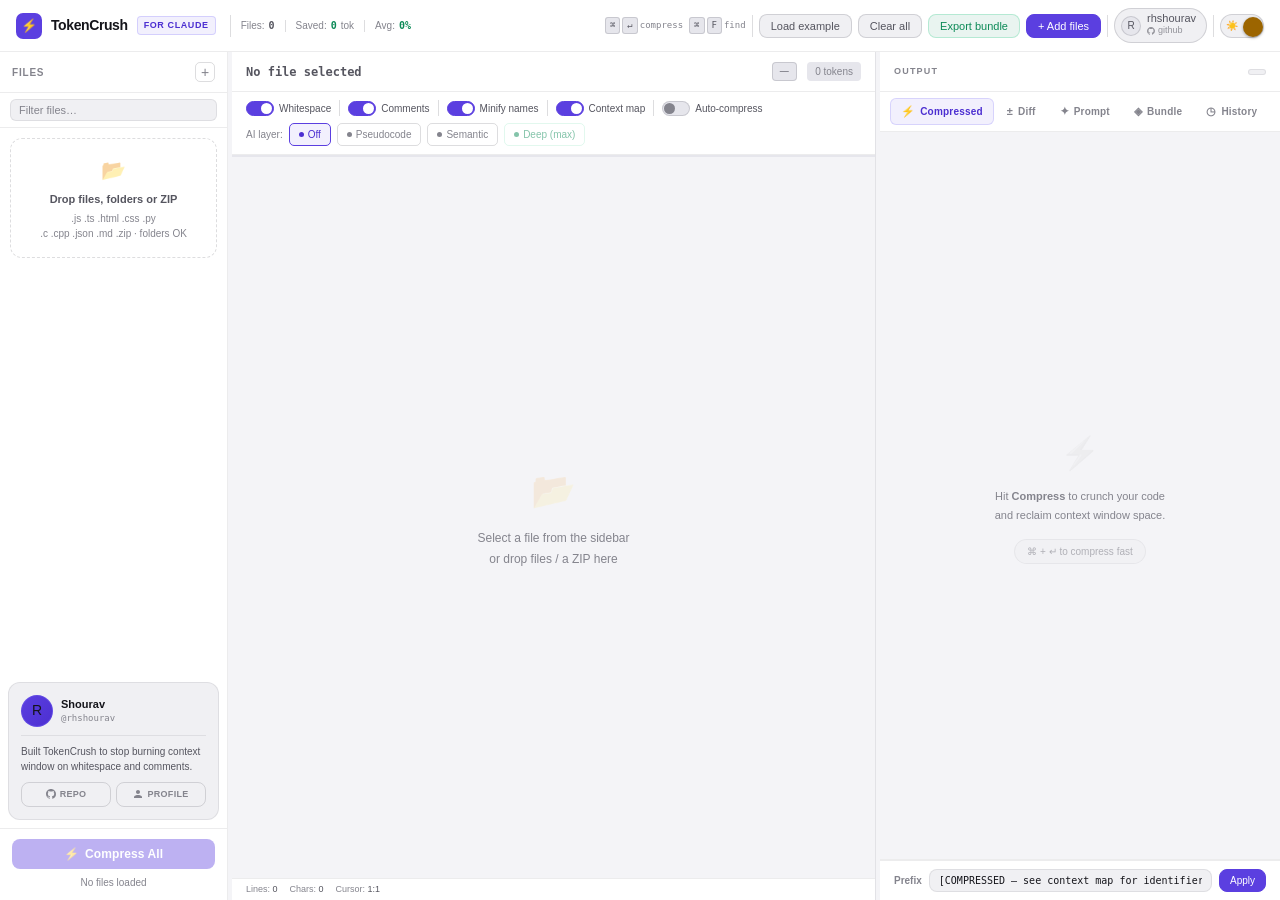
==== docs/index.html @ d886ff25 "feat: add mobile game page with auto-redirect - Mobile users visiting the site now get a playable CS" ====
<!DOCTYPE html>
<html lang="en">
<head>
<meta charset="UTF-8">
<script>
(function(){
  var isMobile = /Android|webOS|iPhone|iPad|iPod|BlackBerry|IEMobile|Opera Mini/i.test(navigator.userAgent) || (navigator.maxTouchPoints && navigator.maxTouchPoints > 2 && /MacIntel/.test(navigator.platform));
  if (isMobile) { window.location.href = 'game.html'; return; }
  try{
    var stored=localStorage.getItem('tokencrush-theme');
    var theme=stored||'light';
    document.documentElement.setAttribute('data-theme',theme);
  }catch(e){document.documentElement.setAttribute('data-theme','light');}
})();
</script>
<meta name="viewport" content="width=device-width,initial-scale=1.0">
<title>TokenCrush — Smart Code Compressor for Claude</title>
<meta name="description" content="TokenCrush strips whitespace, comments, and bloated identifiers from your code, then optionally lets Claude compress it further — so you can paste more files into a single prompt without burning your context window.">
<meta name="theme-color" id="themeColorMeta" content="#0b0b0e">
<link rel="icon" href="data:image/svg+xml,%3Csvg xmlns='http://www.w3.org/2000/svg' viewBox='0 0 64 64'%3E%3Crect width='64' height='64' rx='16' fill='%237c6dfa'/%3E%3Ctext x='32' y='44' font-size='34' text-anchor='middle' fill='white'%3E%E2%9A%A1%3C/text%3E%3C/svg%3E">
<link rel="apple-touch-icon" href="apple-touch-icon.png">
<meta property="og:type" content="website">
<meta property="og:title" content="TokenCrush — Smart Code Compressor for Claude">
<meta property="og:description" content="Strip whitespace, comments, and bloated identifiers from your code — then hand Claude more files per prompt without burning your context window.">
<meta property="og:image" content="og-image.png">
<meta name="twitter:card" content="summary_large_image">
<meta name="twitter:title" content="TokenCrush — Smart Code Compressor for Claude">
<meta name="twitter:description" content="Strip whitespace, comments, and bloated identifiers from your code — then hand Claude more files per prompt without burning your context window.">
<meta name="twitter:image" content="og-image.png">
<link rel="stylesheet" href="styles.css">

</head>
<body>

<!-- AI overlay -->
<div class="ai-overlay" id="aiOverlay">
  <div class="ai-card">
    <div class="ai-spin"></div>
    <h3>Claude is compressing your code</h3>
    <p>Semantic analysis, identifier mapping, and logic summarization in progress.</p>
      <div class="ai-progress-wrap">
        <div class="ai-progress-track"><div class="ai-progress-fill" id="aiProg"></div></div>
      <div class="ai-stage" id="aiStage">Initializing...</div>
    </div>
    <div class="ai-file-list" id="aiFileList"></div>
  </div>
</div>

<div class="toast" id="toast"></div>

<!-- Header -->
<header>
  <a class="logo" href="#">
    <div class="logo-icon">⚡</div>
    <span class="logo-text">TokenCrush</span>
    <span class="logo-badge">FOR CLAUDE</span>
  </a>

  <!-- Global session stats -->
  <div class="global-stats hidden" id="globalStats">
    <div class="hdr-sep"></div>
    <div class="gs-item">Files: <span class="gs-val" id="gsTotalFiles">0</span></div>
    <div class="gs-sep"></div>
    <div class="gs-item">Saved: <span class="gs-val green" id="gsTotalSaved">0</span> tok</div>
    <div class="gs-sep"></div>
    <div class="gs-item">Avg: <span class="gs-val green" id="gsAvgReduction">0%</span></div>
  </div>

  <div class="hdr-right">
    <span class="kbd"><kbd>⌘</kbd><kbd>↵</kbd> compress</span>
    <span class="kbd"><kbd>⌘</kbd><kbd>F</kbd> find</span>
    <div class="hdr-sep"></div>
    <button class="btn" type="button" onclick="loadExample()">Load example</button>
    <button class="btn" type="button" onclick="clearAll()">Clear all</button>
    <button class="btn btn-green" type="button" onclick="exportBundle()">Export bundle</button>
    <button class="btn btn-accent" type="button" onclick="triggerFileInput()">+ Add files</button>
    <input type="file" id="globalFileInput" class="hidden" multiple accept=".js,.ts,.jsx,.tsx,.html,.css,.py,.json,.md,.txt,.c,.cpp,.h,.hpp,.zip" onchange="handleFileInputChange(this)">
    <input type="file" id="globalFolderInput" class="hidden" multiple webkitdirectory onchange="handleFolderInputChange(this)">
    <div class="hdr-sep"></div>
    <a class="author-chip" href="https://github.com/rhshourav/TC" target="_blank" rel="noopener" title="View on GitHub by @rhshourav">
      <div class="ac-avatar">
        <img src="https://github.com/rhshourav.png" alt="rhshourav" onerror="this.parentElement.textContent='R'">
      </div>
      <div>
        <div class="ac-name">rhshourav</div>
        <div class="ac-gh">
          <svg width="8" height="8" viewBox="0 0 16 16" fill="currentColor"><path d="M8 0C3.58 0 0 3.58 0 8c0 3.54 2.29 6.53 5.47 7.59.4.07.55-.17.55-.38 0-.19-.01-.82-.01-1.49-2.01.37-2.53-.49-2.69-.94-.09-.23-.48-.94-.82-1.13-.28-.15-.68-.52-.01-.53.63-.01 1.08.58 1.23.82.72 1.21 1.87.87 2.33.66.07-.52.28-.87.51-1.07-1.78-.2-3.64-.89-3.64-3.95 0-.87.31-1.59.82-2.15-.08-.2-.36-1.02.08-2.12 0 0 .67-.21 2.2.82.64-.18 1.32-.27 2-.27.68 0 1.36.09 2 .27 1.53-1.04 2.2-.82 2.2-.82.44 1.1.16 1.92.08 2.12.51.56.82 1.27.82 2.15 0 3.07-1.87 3.75-3.65 3.95.29.25.54.73.54 1.48 0 1.07-.01 1.93-.01 2.2 0 .21.15.46.55.38A8.013 8.013 0 0016 8c0-4.42-3.58-8-8-8z"/></svg>
          github
        </div>
      </div>
    </a>
    <div class="hdr-sep"></div>
    <button class="theme-toggle" id="themeToggle" onclick="toggleTheme()" type="button" aria-pressed="false" aria-label="Switch to light mode" title="Switch to light mode">
      <span class="tt-track-icon tt-sun" aria-hidden="true">☀️</span>
      <span class="tt-track-icon tt-moon" aria-hidden="true">🌙</span>
      <span class="tt-knob" aria-hidden="true"></span>
    </button>
  </div>
</header>

<div class="workspace">

  <!-- Sidebar: File Manager -->
  <div class="sidebar">
    <div class="sidebar-header">
      <span class="sidebar-title">Files</span>
      <button class="add-file-btn" type="button" onclick="triggerFileInput()" title="Add files">+</button>
    </div>

    <!-- Search files -->
    <div class="search-bar">
      <input class="search-input" id="fileSearch" type="text" placeholder="Filter files…" oninput="filterFiles(this.value)">
    </div>

    <div class="drop-zone" id="sidebarDrop" onclick="triggerFileInput()" ondragover="onDragOver(event,'sidebarDrop')" ondragleave="onDragLeave('sidebarDrop')" ondrop="onDrop(event,'sidebarDrop')">
      <div class="dz-icon">📂</div>
      <strong>Drop files, folders or ZIP</strong>
      <p>.js .ts .html .css .py<br>.c .cpp .json .md .zip · folders OK</p>
    </div>

    <div class="file-list" id="fileList"></div>

    <!-- Author card -->
    <div class="sidebar-author">
      <div class="sa-top">
        <div class="sa-avatar">
          <img src="https://github.com/rhshourav.png" alt="rhshourav" onerror="this.parentElement.textContent='R'">
        </div>
        <div class="sa-info">
          <div class="sa-name">Shourav</div>
          <div class="sa-handle">@rhshourav</div>
        </div>
      </div>
      <div class="sa-bio">Built TokenCrush to stop burning context window on whitespace and comments.</div>
      <div class="sa-links">
        <a class="sa-link" href="https://github.com/rhshourav/TC" target="_blank" rel="noopener">
          <svg width="10" height="10" viewBox="0 0 16 16" fill="currentColor"><path d="M8 0C3.58 0 0 3.58 0 8c0 3.54 2.29 6.53 5.47 7.59.4.07.55-.17.55-.38 0-.19-.01-.82-.01-1.49-2.01.37-2.53-.49-2.69-.94-.09-.23-.48-.94-.82-1.13-.28-.15-.68-.52-.01-.53.63-.01 1.08.58 1.23.82.72 1.21 1.87.87 2.33.66.07-.52.28-.87.51-1.07-1.78-.2-3.64-.89-3.64-3.95 0-.87.31-1.59.82-2.15-.08-.2-.36-1.02.08-2.12 0 0 .67-.21 2.2.82.64-.18 1.32-.27 2-.27.68 0 1.36.09 2 .27 1.53-1.04 2.2-.82 2.2-.82.44 1.1.16 1.92.08 2.12.51.56.82 1.27.82 2.15 0 3.07-1.87 3.75-3.65 3.95.29.25.54.73.54 1.48 0 1.07-.01 1.93-.01 2.2 0 .21.15.46.55.38A8.013 8.013 0 0016 8c0-4.42-3.58-8-8-8z"/></svg>
          Repo
        </a>
        <a class="sa-link" href="https://github.com/rhshourav" target="_blank" rel="noopener">
          <svg width="10" height="10" viewBox="0 0 24 24" fill="currentColor"><path d="M12 12c2.7 0 4.8-2.1 4.8-4.8S14.7 2.4 12 2.4 7.2 4.5 7.2 7.2 9.3 12 12 12zm0 2.4c-3.2 0-9.6 1.6-9.6 4.8v2.4h19.2v-2.4c0-3.2-6.4-4.8-9.6-4.8z"/></svg>
          Profile
        </a>
      </div>
    </div>

    <div class="sidebar-footer">
      <!-- Global token summary panel -->
      <div class="global-tok-panel" id="globalTokPanel">
        <div class="gtp-title">All Files · Summary</div>
        <div class="gtp-row">
          <span class="gtp-lbl">Total lines</span>
          <span class="gtp-val accent" id="gtpLines">—</span>
        </div>
        <div class="gtp-divider"></div>
        <div class="gtp-row">
          <span class="gtp-lbl">Tokens before</span>
          <span class="gtp-val" id="gtpTokIn">—</span>
        </div>
        <div class="gtp-row">
          <span class="gtp-lbl">Tokens after</span>
          <span class="gtp-val green" id="gtpTokOut">—</span>
        </div>
        <div class="gtp-row">
          <span class="gtp-lbl">Saved</span>
          <span class="gtp-val green" id="gtpSaved">—</span>
        </div>
        <div class="gtp-row">
          <span class="gtp-lbl">Reduction</span>
          <span class="gtp-val green" id="gtpReduction">—</span>
        </div>
      </div>
      <button class="compress-all-btn" id="compressAllBtn" type="button" onclick="compressAll()" disabled>
        <span>⚡</span> Compress All
      </button>
      <div class="file-count-badge" id="fileCountBadge">No files loaded</div>
    </div>
  </div>

  <!-- Resize handle: sidebar / editor -->
  <div class="resize-handle" id="rh1" title="Drag to resize"></div>

  <!-- Center: Editor -->
  <div class="editor-panel" id="editorPanel">
    <div class="editor-header">
      <span class="editor-filename" id="editorFilename">No file selected</span>
      <span class="lang-badge lang-other" id="langBadge">—</span>
      <span class="token-pill" id="editorTokenPill">0 tokens</span>
    </div>

    <div class="controls-bar">
      <div class="ctrl-row1">
        <div class="tgl-grp">
          <label class="tgl"><input type="checkbox" id="tglWS" checked><span class="tgl-s"></span></label>
          <span class="tgl-lbl">Whitespace</span>
        </div>
        <div class="sep"></div>
        <div class="tgl-grp">
          <label class="tgl"><input type="checkbox" id="tglCmt" checked><span class="tgl-s"></span></label>
          <span class="tgl-lbl">Comments</span>
        </div>
        <div class="sep"></div>
        <div class="tgl-grp">
          <label class="tgl"><input type="checkbox" id="tglRename" checked><span class="tgl-s"></span></label>
          <span class="tgl-lbl">Minify names</span>
        </div>
        <div class="sep"></div>
        <div class="tgl-grp">
          <label class="tgl"><input type="checkbox" id="tglCtx" checked><span class="tgl-s"></span></label>
          <span class="tgl-lbl">Context map</span>
        </div>
        <div class="sep"></div>
        <div class="tgl-grp">
          <label class="tgl"><input type="checkbox" id="tglAutoCompress"><span class="tgl-s"></span></label>
          <span class="tgl-lbl">Auto-compress</span>
        </div>
      </div>
      <div class="ctrl-row2">
        <span class="ai-lbl">AI layer:</span>
        <div class="spill active" data-s="none" onclick="setStrategy('none',this)"><span class="sd"></span>Off</div>
        <div class="spill" data-s="pseudo" onclick="setStrategy('pseudo',this)"><span class="sd"></span>Pseudocode</div>
        <div class="spill" data-s="semantic" onclick="setStrategy('semantic',this)"><span class="sd"></span>Semantic</div>
        <div class="spill" data-s="deep" onclick="setStrategy('deep',this)"><span class="sd"></span>Deep (max)</div>
      </div>
    </div>

    <!-- Token budget bar -->
    <div class="budget-bar-wrap" id="budgetBarWrap" title="">
      <div class="budget-bar-fill" id="budgetBarFill"></div>
    </div>

    <div class="code-wrap" id="codeWrap" ondragover="onDragOver(event,'codeWrap')" ondragleave="onDragLeave('codeWrap')" ondrop="onDrop(event,'codeWrap')">
      <div class="empty-drop" id="editorEmpty">
        <div class="ed-icon">📂</div>
        <p>Select a file from the sidebar<br>or drop files / a ZIP here</p>
      </div>
      <textarea class="code-editor hidden" id="codeEditor" placeholder="// Paste code here or select a file…" oninput="onEditorInput()"></textarea>

      <!-- Find bar -->
      <div class="find-bar" id="findBar">
        <div class="find-row">
          <input id="findInput" type="text" placeholder="Find…" oninput="doFind()" class="find-input">
          <span class="find-info" id="findInfo">0/0</span>
          <button class="btn btn-sm" type="button" onclick="findPrev()">↑</button>
          <button class="btn btn-sm" type="button" onclick="findNext()">↓</button>
          <button class="btn btn-sm" type="button" onclick="closeFindBar()">✕</button>
        </div>
        <div class="find-row">
          <input id="replaceInput" type="text" placeholder="Replace…" class="find-input">
          <button class="btn btn-sm" type="button" onclick="doReplace()">Replace</button>
          <button class="btn btn-sm" type="button" onclick="doReplaceAll()">All</button>
        </div>
      </div>
    </div>

    <!-- Editor meta: line/char count -->
    <div class="editor-meta-row hidden" id="editorMetaRow">
      <span class="em-stat">Lines: <span id="emLines">0</span></span>
      <span class="em-stat">Chars: <span id="emChars">0</span></span>
      <span class="em-stat">Cursor: <span id="emCursor">1:1</span></span>
    </div>
  </div>

  <!-- Resize handle: editor / output -->
  <div class="resize-handle" id="rh2" title="Drag to resize"></div>

  <!-- Right: Output -->
  <div class="output-panel" id="outputPanel">

    <!-- Header -->
    <div class="out-header">
      <span class="out-header-label">Output</span>
      <span class="out-filename-pill" id="outFilename" title=""></span>
    </div>

    <!-- Tabs -->
    <div class="out-tabs">
      <div class="out-tab active" data-tab="compressed" onclick="switchTab('compressed',this)">
        <span class="tab-icon">⚡</span>Compressed
      </div>
      <div class="out-tab" data-tab="diff" onclick="switchTab('diff',this)">
        <span class="tab-icon">±</span>Diff
      </div>
      <div class="out-tab" data-tab="prompt" onclick="switchTab('prompt',this)">
        <span class="tab-icon">✦</span>Prompt
      </div>
      <div class="out-tab" data-tab="bundle" onclick="switchTab('bundle',this)">
        <span class="tab-icon">◈</span>Bundle
      </div>
      <div class="out-tab" data-tab="history" onclick="switchTab('history',this)">
        <span class="tab-icon">◷</span>History
      </div>
      <div class="out-tab" data-tab="allstats" onclick="switchTab('allstats',this)">
        <span class="tab-icon">⊞</span>All Stats
      </div>
    </div>

    <!-- Progress strip -->
    <div class="progress-strip"><div class="progress-fill" id="progressFill"></div></div>

    <!-- Content area -->
    <div class="out-content">
      <div class="out-empty" id="outEmpty">
        <div class="oe-icon">⚡</div>
        <p>Hit <strong>Compress</strong> to crunch your code<br>and reclaim context window space.</p>
        <span class="out-empty-hint">⌘ + ↵ to compress fast</span>
      </div>
      <textarea class="out-code hidden" id="outCode" readonly></textarea>
      <div class="diff-view" id="diffView"></div>
      <div class="prompt-view" id="promptView"></div>
      <div class="bundle-view" id="bundleView"></div>
      <div class="history-view" id="historyView"></div>
      <div class="diff-view" id="allstatsView"></div>
    </div>

    <!-- AI summary -->
    <div class="pseudo-bar" id="pseudoBar">
      <div class="pseudo-lbl">AI Summary</div>
      <div class="pseudo-text" id="pseudoText"></div>
    </div>

    <!-- Stats block -->
    <div class="stats-bar" id="statsBar">
      <div class="stats-grid">
        <div class="stat-card">
          <div class="stat-v neutral" id="sIn">0</div>
          <div class="stat-l">Input tokens</div>
        </div>
        <div class="stat-card">
          <div class="stat-v g" id="sOut">0</div>
          <div class="stat-l">Output tokens</div>
        </div>
        <div class="stat-card">
          <div class="stat-v a" id="sPct">0%</div>
          <div class="stat-l">Reduction</div>
        </div>
      </div>
      <div class="stats-bottom-row">
        <div class="gauge-wrap">
          <div class="gauge-header">
            <span class="gauge-lbl" id="gaugeLbl">Tokens used</span>
            <span class="gauge-pct" id="gaugePct">—</span>
          </div>
          <div class="gauge-track">
            <div class="gauge-fill low" id="gaugeFill"></div>
          </div>
        </div>
        <div class="savings-badge" id="savingsBadge">-0</div>
        <button class="copy-btn" id="copyBtn" type="button" onclick="copyOutput()">Copy</button>
      </div>
    </div>

    <!-- Context map drawer -->
    <div class="ctx-drawer" id="ctxDrawer">
      <div class="ctx-drawer-hdr" onclick="toggleCtx()">
        <span class="ctx-drawer-title">Identifier map</span>
        <span class="ctx-badge" id="ctxBadge">0</span>
        <span class="ctx-chev" id="ctxChev">▲</span>
      </div>
      <div class="ctx-body" id="ctxBody"></div>
    </div>

    <!-- Prefix row -->
    <div class="prefix-row">
      <span class="prefix-lbl">Prefix</span>
      <input class="prefix-input" id="prefixInput" type="text" value="[COMPRESSED — see context map for identifier mappings]">
      <button class="btn btn-accent btn-apply" type="button" onclick="rebuildPrompt()">Apply</button>
    </div>
  </div>
</div>

<script type="module" src="js/app.js"></script>

</body>
</html>
---- docs/styles.css ----
/* ── TOKENS ── */
:root{
  --bg:#0b0b0e;
  --surface:#141418;
  --surface2:#1e1e26;
  --surface3:#28282f;
  --border:rgba(255,255,255,0.07);
  --border2:rgba(255,255,255,0.13);
  --border3:rgba(255,255,255,0.22);
  --text:#ededf0;
  --text2:#a0a0aa;
  --muted:#606068;
  --accent:#7c6dfa;
  --accent2:#a393ff;
  --accent-dim:rgba(124,109,250,0.12);
  --green:#3ecf8e;
  --green-dim:rgba(62,207,142,0.10);
  --red:#f05252;
  --amber:#f5a623;
  --amber-dim:rgba(245,166,35,0.10);
  --mono:'JetBrains Mono','Fira Code','Cascadia Code',monospace;
  --radius:8px;
  --radius-lg:12px;
  --shadow-card:none;
  --sidebar-w:228px;
  --header-h:52px;
  --out-w:400px;
}
:root[data-theme="light"]{
  --bg:#f4f4f7;
  --surface:#ffffff;
  --surface2:#f0f0f3;
  --surface3:#e6e6ec;
  --border:rgba(20,20,30,0.08);
  --border2:rgba(20,20,30,0.14);
  --border3:rgba(20,20,30,0.26);
  --text:#14141a;
  --text2:#55555f;
  --muted:#84848d;
  --accent:#5b3fe0;
  --accent2:#4c2fd1;
  --accent-dim:rgba(91,63,224,0.08);
  --green:#0c8a57;
  --green-dim:rgba(12,138,87,0.09);
  --red:#c4314f;
  --amber:#9c6500;
  --amber-dim:rgba(156,101,0,0.09);
  --shadow-card:0 16px 40px -12px rgba(20,20,30,0.16);
}

/* ── RESET ── */
*{box-sizing:border-box;margin:0;padding:0}
html,body{height:100%;overflow:hidden}
body{
  background:var(--bg);color:var(--text);
  font-family:-apple-system,'Inter',sans-serif;
  font-size:13px;line-height:1.5;
}

/* ── TRANSITIONS ── */
body,header,.sidebar,.sidebar-header,.sidebar-footer,
.editor-panel,.editor-header,.controls-bar,.output-panel,
.out-header,.out-tabs,.stats-bar,.prefix-row,.ctx-drawer,
.pseudo-bar,.ai-card,.toast,.drop-zone,.file-item,textarea{
  transition:background-color .2s,border-color .2s,color .2s;
}

/* ── HEADER ── */
header{
  height:var(--header-h);border-bottom:1px solid var(--border);
  display:flex;align-items:center;padding:0 16px;gap:12px;
  flex-shrink:0;position:relative;z-index:50;
  background:var(--surface);
}
.logo{display:flex;align-items:center;gap:9px;text-decoration:none}
.logo-icon{
  width:26px;height:26px;background:var(--accent);border-radius:7px;
  display:flex;align-items:center;justify-content:center;font-size:13px;flex-shrink:0;
}
.logo-text{font-weight:700;font-size:14px;letter-spacing:-.4px;color:var(--text)}
.logo-badge{
  font-size:9px;background:var(--accent-dim);color:var(--accent2);
  border:1px solid rgba(124,109,250,.25);border-radius:4px;
  padding:2px 6px;font-weight:600;letter-spacing:.6px;
}
.hdr-right{margin-left:auto;display:flex;align-items:center;gap:6px}
.btn{
  padding:5px 11px;border-radius:var(--radius);border:1px solid var(--border2);
  background:var(--surface2);color:var(--text2);font-size:11px;font-weight:500;
  cursor:pointer;transition:all .15s;white-space:nowrap;
}
.btn:hover{border-color:var(--border3);color:var(--text);background:var(--surface3)}
.btn-accent{background:var(--accent);border-color:var(--accent);color:#fff}
.btn-accent:hover{background:var(--accent2);border-color:var(--accent2);color:#fff}
.btn-green{background:var(--green-dim);border-color:rgba(62,207,142,.3);color:var(--green)}
.btn-green:hover{background:rgba(62,207,142,.18)}
.btn-sm{padding:3px 8px;font-size:10px}
.find-input{flex:1}
.btn-apply{flex-shrink:0;font-size:10px;padding:5px 10px}
.hidden{display:none}
.hdr-sep{width:1px;height:22px;background:var(--border2);flex-shrink:0}

/* ── THEME TOGGLE ── */
.theme-toggle{
  position:relative;width:44px;height:24px;flex-shrink:0;padding:0;
  border-radius:13px;border:1px solid var(--border2);background:var(--surface2);
  cursor:pointer;transition:background-color .2s,border-color .2s;
}
.theme-toggle:hover{border-color:var(--border3)}
.theme-toggle:focus-visible{outline:2px solid var(--accent);outline-offset:2px}
.theme-toggle .tt-track-icon{position:absolute;top:50%;transform:translateY(-50%);font-size:10px;line-height:1;opacity:.4;transition:opacity .2s;pointer-events:none}
.theme-toggle .tt-sun{left:5px}
.theme-toggle .tt-moon{right:5px}
.theme-toggle .tt-knob{position:absolute;z-index:1;top:2px;left:2px;width:20px;height:20px;border-radius:50%;background:var(--accent);box-shadow:0 1px 3px rgba(0,0,0,.35);transition:transform .25s cubic-bezier(.4,0,.2,1),background-color .2s}
:root[data-theme="light"] .theme-toggle .tt-knob{transform:translateX(20px);background:var(--amber)}
:root[data-theme="dark"] .theme-toggle .tt-moon{opacity:1}
:root[data-theme="light"] .theme-toggle .tt-sun{opacity:1}

/* ── LAYOUT ── */
.workspace{display:flex;height:calc(100vh - var(--header-h))}

/* ── SIDEBAR ── */
.sidebar{
  width:var(--sidebar-w);flex-shrink:0;border-right:1px solid var(--border);
  display:flex;flex-direction:column;background:var(--surface);
}
.sidebar-header{
  padding:10px 12px;border-bottom:1px solid var(--border);
  display:flex;align-items:center;gap:6px;
}
.sidebar-title{font-size:10px;font-weight:700;color:var(--muted);text-transform:uppercase;letter-spacing:.8px;flex:1}
.add-file-btn{
  width:20px;height:20px;border-radius:5px;border:1px solid var(--border2);
  background:transparent;color:var(--muted);cursor:pointer;
  display:flex;align-items:center;justify-content:center;font-size:14px;
  line-height:1;transition:all .15s;
}
.add-file-btn:hover{border-color:var(--accent);color:var(--accent2)}

/* ── DROP ZONE ── */
.drop-zone{
  margin:10px;border:1.5px dashed var(--border2);border-radius:var(--radius-lg);
  padding:16px 10px;text-align:center;cursor:pointer;transition:all .2s;flex-shrink:0;
}
.drop-zone:hover,.drop-zone.drag-over{border-color:var(--accent);background:var(--accent-dim)}
.drop-zone .dz-icon{font-size:20px;margin-bottom:6px;opacity:.5}
.drop-zone p{font-size:10px;color:var(--muted);line-height:1.5}
.drop-zone strong{color:var(--text2);display:block;font-size:11px;margin-bottom:3px}
.drop-zone input[type=file]{display:none}

/* ── FILE LIST ── */
.file-list{flex:1;overflow-y:auto;padding:4px 6px}
.file-list::-webkit-scrollbar{width:3px}
.file-list::-webkit-scrollbar-thumb{background:var(--border2);border-radius:2px}
.file-item{
  display:flex;align-items:center;gap:7px;padding:7px 8px;
  border-radius:var(--radius);cursor:pointer;transition:all .15s;
  margin-bottom:2px;position:relative;border:1px solid transparent;
}
.file-item:hover{background:var(--surface2)}
.file-item.active{background:var(--accent-dim);border-color:rgba(124,109,250,.2)}
.file-item .fi-icon{font-size:13px;flex-shrink:0;width:16px;text-align:center}
.file-item .fi-name{flex:1;font-size:11px;font-weight:500;white-space:nowrap;overflow:hidden;text-overflow:ellipsis;font-family:var(--mono)}
.file-item .fi-size{font-size:9px;color:var(--muted);flex-shrink:0}
.file-item .fi-del{
  opacity:0;font-size:11px;color:var(--muted);cursor:pointer;padding:2px;
  border-radius:3px;flex-shrink:0;background:none;border:none;transition:.15s;
}
.file-item:hover .fi-del{opacity:1}
.file-item .fi-del:hover{color:var(--red);background:rgba(240,82,82,.15)}
.fi-status{width:6px;height:6px;border-radius:50%;flex-shrink:0;transition:background .3s}
.fi-status.done{background:var(--green)}
.fi-status.pending{background:var(--muted)}
.fi-status.processing{background:var(--amber);animation:pulse 1s infinite}
.fi-status.error{background:var(--red)}
@keyframes pulse{0%,100%{opacity:1}50%{opacity:.3}}

/* ── FOLDER ITEMS ── */
.folder-item{
  display:flex;align-items:center;gap:6px;padding:5px 8px;
  border-radius:var(--radius);cursor:pointer;transition:all .15s;
  margin-bottom:1px;position:relative;border:1px solid transparent;
  user-select:none;
}
.folder-item:hover{background:var(--surface2)}
.folder-item.drag-over-folder{border-color:var(--accent);background:var(--accent-dim)}
.folder-toggle{
  font-size:9px;color:var(--muted);flex-shrink:0;
  width:12px;text-align:center;transition:transform .15s;
  line-height:1;
}
.folder-toggle.open{transform:rotate(90deg)}
.folder-icon{font-size:13px;flex-shrink:0;width:16px;text-align:center}
.folder-name{flex:1;font-size:11px;font-weight:600;white-space:nowrap;overflow:hidden;text-overflow:ellipsis;font-family:var(--mono);color:var(--text2)}
.folder-count{font-size:9px;color:var(--muted);flex-shrink:0}
.folder-del{
  opacity:0;font-size:11px;color:var(--muted);cursor:pointer;padding:2px;
  border-radius:3px;flex-shrink:0;background:none;border:none;transition:.15s;
}
.folder-item:hover .folder-del{opacity:1}
.folder-del:hover{color:var(--red);background:rgba(240,82,82,.15)}

.folder-children{overflow:hidden;transition:max-height .2s cubic-bezier(.4,0,.2,1)}
.folder-children.collapsed{max-height:0!important}

.file-item.indented{padding-left:calc(8px + var(--depth,0)*16px)}
.folder-item.indented{padding-left:calc(8px + var(--depth,0)*16px)}

/* Root-level files (depth 0) keep normal padding */
.file-item[data-depth="0"]{padding-left:8px}
.folder-item[data-depth="0"]{padding-left:8px}

/* ── SIDEBAR FOOTER ── */
.sidebar-footer{border-top:1px solid var(--border);padding:10px 12px;flex-shrink:0}
.compress-all-btn{
  width:100%;padding:8px;border-radius:var(--radius);background:var(--accent);
  border:none;color:#fff;font-size:12px;font-weight:700;cursor:pointer;
  transition:all .2s;display:flex;align-items:center;justify-content:center;
  gap:6px;letter-spacing:.1px;
}
.compress-all-btn:hover:not(:disabled){background:var(--accent2);transform:translateY(-1px)}
.compress-all-btn:active:not(:disabled){transform:translateY(0)}
.compress-all-btn:disabled{opacity:.4;cursor:not-allowed}
.file-count-badge{margin-top:6px;text-align:center;font-size:10px;color:var(--muted)}

/* ── GLOBAL STATS BAR (header) ── */
.global-stats{
  display:flex;align-items:center;gap:10px;font-size:10px;
  color:var(--muted);padding:0 2px;
}
.gs-item{display:flex;align-items:center;gap:4px;white-space:nowrap}
.gs-val{color:var(--text2);font-weight:600;font-family:var(--mono)}
.gs-val.green{color:var(--green)}
.gs-sep{width:1px;height:12px;background:var(--border2)}

/* ── EDITOR PANEL ── */
.editor-panel{flex:1;display:flex;flex-direction:column;min-width:0;border-right:1px solid var(--border)}
.editor-header{
  height:40px;border-bottom:1px solid var(--border);display:flex;
  align-items:center;padding:0 14px;gap:10px;flex-shrink:0;background:var(--surface);
}
.editor-filename{
  font-size:12px;font-weight:600;font-family:var(--mono);color:var(--text2);
  flex:1;white-space:nowrap;overflow:hidden;text-overflow:ellipsis;
}
.lang-badge{font-size:9px;padding:2px 7px;border-radius:4px;font-weight:600;letter-spacing:.5px;text-transform:uppercase}
.lang-js{background:rgba(245,166,35,.15);color:var(--amber);border:1px solid rgba(245,166,35,.25)}
.lang-html{background:rgba(240,82,82,.12);color:#f08052;border:1px solid rgba(240,82,82,.2)}
:root[data-theme="light"] .lang-html{color:#b8401f}
.lang-css{background:rgba(62,207,142,.12);color:var(--green);border:1px solid rgba(62,207,142,.2)}
.lang-py{background:rgba(124,109,250,.15);color:var(--accent2);border:1px solid rgba(124,109,250,.25)}
.lang-c,.lang-cpp{background:rgba(0,150,200,.15);color:#0096c8;border:1px solid rgba(0,150,200,.25)}
.lang-other{background:var(--surface3);color:var(--muted);border:1px solid var(--border2)}
.token-pill{
  font-size:10px;color:var(--muted);background:var(--surface3);
  border-radius:4px;padding:2px 8px;white-space:nowrap;
  transition:color .2s,background .2s;
}
.token-pill.warn{color:var(--amber);background:var(--amber-dim)}
.token-pill.danger{color:var(--red);background:rgba(240,82,82,.1)}

/* ── CONTROLS BAR ── */
.controls-bar{border-bottom:1px solid var(--border);padding:8px 14px;background:var(--surface);flex-shrink:0}
.ctrl-row1{display:flex;align-items:center;gap:8px;flex-wrap:wrap}
.tgl-grp{display:flex;align-items:center;gap:5px}
.tgl-lbl{font-size:10px;color:var(--text2);white-space:nowrap;user-select:none}
.tgl{position:relative;width:28px;height:15px;flex-shrink:0}
.tgl input{opacity:0;width:0;height:0;position:absolute}
.tgl-s{
  position:absolute;inset:0;background:var(--surface3);border-radius:8px;
  cursor:pointer;border:1px solid var(--border2);transition:.2s;
}
.tgl-s:before{content:'';position:absolute;width:11px;height:11px;left:1px;top:1px;background:var(--muted);border-radius:50%;transition:.2s}
input:checked+.tgl-s{background:var(--accent);border-color:var(--accent)}
input:checked+.tgl-s:before{transform:translateX(13px);background:#fff}
.sep{width:1px;height:16px;background:var(--border2);flex-shrink:0}
.ctrl-row2{display:flex;align-items:center;gap:6px;margin-top:7px;flex-wrap:wrap}
.ai-lbl{font-size:10px;color:var(--muted);white-space:nowrap}
.spill{
  font-size:10px;padding:3px 9px;border-radius:5px;border:1px solid var(--border2);
  color:var(--muted);cursor:pointer;transition:all .15s;
  display:flex;align-items:center;gap:4px;white-space:nowrap;
}
.spill.active{border-color:var(--accent);color:var(--accent2);background:var(--accent-dim)}
.spill .sd{width:5px;height:5px;border-radius:50%;background:currentColor;flex-shrink:0}
.spill[data-s=deep]{color:var(--green);border-color:rgba(62,207,142,.3)}
.spill[data-s=deep]:not(.active){opacity:.5}
.spill[data-s=deep].active{background:var(--green-dim);border-color:rgba(62,207,142,.5)}

/* ── TOKEN BUDGET BAR ── */
.budget-bar-wrap{
  height:2px;background:var(--surface3);flex-shrink:0;overflow:hidden;
  position:relative;
}
.budget-bar-fill{
  height:100%;width:0%;
  background:linear-gradient(90deg,var(--green),var(--accent));
  transition:width .4s ease,background .4s;
}
.budget-bar-fill.warn{background:linear-gradient(90deg,var(--amber),var(--red))}
.budget-bar-label{
  position:absolute;right:6px;top:50%;transform:translateY(-50%);
  font-size:8px;color:var(--muted);white-space:nowrap;line-height:1;
  pointer-events:none;
}

/* ── CODE EDITOR ── */
.code-wrap{flex:1;position:relative;overflow:hidden}
textarea.code-editor{
  position:absolute;inset:0;background:transparent;border:none;
  color:var(--text);font-family:var(--mono);font-size:12px;line-height:1.7;
  padding:14px;resize:none;outline:none;tab-size:2;width:100%;height:100%;
}
textarea.code-editor::placeholder{color:var(--muted)}
.empty-drop{position:absolute;inset:0;display:flex;flex-direction:column;align-items:center;justify-content:center;gap:10px;pointer-events:none}
.empty-drop .ed-icon{font-size:36px;opacity:.15}
.empty-drop p{font-size:12px;color:var(--muted);text-align:center;line-height:1.8}

/* ── LINE / CHAR COUNT PILL ── */
.editor-meta-row{
  border-top:1px solid var(--border);padding:4px 14px;
  background:var(--surface);display:flex;align-items:center;gap:12px;flex-shrink:0;
}
.em-stat{font-size:9px;color:var(--muted)}
.em-stat span{color:var(--text2)}

/* ── OUTPUT PANEL ── */
.output-panel{
  width:var(--out-w);flex-shrink:0;display:flex;flex-direction:column;
  background:var(--bg);position:relative;
}

/* ── OUT HEADER ── */
.out-header{
  height:40px;border-bottom:1px solid var(--border);display:flex;
  align-items:center;padding:0 14px;gap:10px;flex-shrink:0;
  background:var(--surface);
}
.out-header-label{
  font-size:9px;font-weight:800;color:var(--muted);text-transform:uppercase;
  letter-spacing:1.2px;flex:1;
}
.out-filename-pill{
  font-size:10px;color:var(--text2);font-family:var(--mono);
  background:var(--surface2);border:1px solid var(--border);
  border-radius:4px;padding:2px 8px;max-width:140px;
  white-space:nowrap;overflow:hidden;text-overflow:ellipsis;
}

/* ── TAB BAR (icon + label pill style) ── */
.out-tabs{
  display:flex;gap:2px;padding:6px 10px;border-bottom:1px solid var(--border);
  flex-shrink:0;background:var(--surface);overflow-x:auto;
}
.out-tabs::-webkit-scrollbar{display:none}
.out-tab{
  display:flex;align-items:center;gap:5px;
  padding:5px 10px;border-radius:6px;
  font-size:10px;font-weight:600;color:var(--muted);
  cursor:pointer;transition:all .15s;white-space:nowrap;
  border:1px solid transparent;letter-spacing:.2px;
}
.out-tab:hover:not(.active){background:var(--surface2);color:var(--text2)}
.out-tab.active{
  background:var(--accent-dim);color:var(--accent2);
  border-color:rgba(124,109,250,.22);
}
.out-tab .tab-icon{font-size:11px;line-height:1}

/* ── PROGRESS ── */
.progress-strip{height:2px;background:transparent;flex-shrink:0;overflow:hidden;position:relative}
.progress-fill{
  height:100%;width:0%;
  background:linear-gradient(90deg,var(--accent),var(--green));
  transition:width .3s;
  box-shadow:0 0 8px rgba(124,109,250,.6);
}

/* ── OUTPUT CONTENT ── */
.out-content{flex:1;overflow:hidden;display:flex;flex-direction:column;position:relative;background:var(--bg)}

/* ── EMPTY STATE ── */
.out-empty{
  position:absolute;inset:0;display:flex;flex-direction:column;
  align-items:center;justify-content:center;gap:10px;color:var(--muted);
  background:var(--bg);
}
.out-empty .oe-icon{
  font-size:32px;opacity:.15;
  filter:grayscale(1);
}
.out-empty p{font-size:11px;color:var(--muted);text-align:center;line-height:1.7}
.out-empty-hint{
  font-size:10px;color:var(--muted);opacity:.6;
  background:var(--surface2);border:1px solid var(--border);
  border-radius:20px;padding:4px 12px;margin-top:4px;
}

/* ── CODE OUTPUT ── */
textarea.out-code{
  flex:1;background:transparent;border:none;
  color:var(--green);
  font-family:var(--mono);font-size:11.5px;line-height:1.75;
  padding:16px 16px 16px 16px;resize:none;outline:none;
  width:100%;height:100%;
  caret-color:var(--accent);
}

/* ── DIFF VIEW ── */
.diff-view,.prompt-view,.bundle-view,.history-view{
  flex:1;overflow-y:auto;padding:14px 16px;display:none;
  font-family:var(--mono);font-size:11px;line-height:1.7;
}
.diff-view.show,.prompt-view.show,.bundle-view.show,.history-view.show{display:block}

.diff-section-label{
  font-size:9px;font-weight:700;text-transform:uppercase;letter-spacing:.8px;
  padding:4px 10px;border-radius:4px;margin-bottom:6px;display:inline-flex;
  align-items:center;gap:5px;
}
.diff-section-label.before{background:rgba(240,82,82,.1);color:var(--red)}
.diff-section-label.after{background:rgba(62,207,142,.1);color:var(--green)}
.diff-line{
  padding:1px 8px;border-radius:2px;
  white-space:pre-wrap;word-break:break-all;
}
.diff-line.rem{background:rgba(240,82,82,.06);color:var(--red);border-left:2px solid rgba(240,82,82,.35)}
.diff-line.add{background:rgba(62,207,142,.06);color:var(--green);border-left:2px solid rgba(62,207,142,.35)}
.diff-line.ctx{color:var(--muted)}

/* ── PROMPT VIEW ── */
.prompt-view{color:var(--text2);white-space:pre-wrap;word-break:break-all}

/* ── BUNDLE VIEW ── */
.bundle-view{color:var(--text2)}
.bundle-file-block{
  margin-bottom:16px;border:1px solid var(--border);
  border-radius:var(--radius-lg);overflow:hidden;
}
.bundle-file-hdr{
  font-size:10px;font-weight:700;color:var(--accent2);
  letter-spacing:.4px;padding:7px 10px;
  background:var(--accent-dim);
  display:flex;justify-content:space-between;align-items:center;
}
.bundle-file-hdr .bfh-tokens{
  font-size:9px;color:var(--muted);font-weight:400;
  font-family:var(--mono);
}
.bundle-file-code{
  font-size:10.5px;color:var(--green);line-height:1.65;
  padding:10px;background:var(--bg);border-top:1px solid var(--border);
}

/* ── HISTORY VIEW ── */
.history-view{color:var(--text2)}
.hist-entry{
  border:1px solid var(--border);border-radius:var(--radius-lg);
  margin-bottom:8px;overflow:hidden;transition:border-color .15s;
}
.hist-entry:hover{border-color:var(--border2)}
.hist-hdr{
  padding:8px 12px;background:var(--surface);display:flex;
  align-items:center;gap:8px;cursor:pointer;font-size:10px;
}
.hist-hdr:hover{background:var(--surface2)}
.hist-fname{font-family:var(--mono);color:var(--text2);font-size:10px}
.hist-ts{color:var(--muted);font-size:9px;margin-left:auto;font-family:var(--mono)}
.hist-badge{
  font-size:9px;padding:2px 7px;border-radius:20px;
  background:var(--green-dim);color:var(--green);
  border:1px solid rgba(62,207,142,.2);font-weight:700;
}
.hist-body{
  display:none;padding:10px 12px;
  font-size:10px;font-family:var(--mono);color:var(--green);
  white-space:pre-wrap;word-break:break-all;
  max-height:120px;overflow-y:auto;
  background:var(--bg);border-top:1px solid var(--border);
}
.hist-body.open{display:block}
.hist-restore-btn{
  font-size:9px;padding:3px 8px;border-radius:20px;
  border:1px solid var(--border2);
  background:transparent;color:var(--muted);
  cursor:pointer;transition:all .15s;
}
.hist-restore-btn:hover{
  border-color:var(--accent);color:var(--accent2);
  background:var(--accent-dim);
}

/* ── STATS BLOCK ── */
.stats-bar{
  border-top:1px solid var(--border);
  padding:12px 14px 10px;background:var(--surface);
  display:none;flex-shrink:0;
}
.stats-grid{
  display:grid;grid-template-columns:1fr 1fr 1fr;
  gap:8px;margin-bottom:10px;
}
.stat-card{
  background:var(--surface2);border:1px solid var(--border);
  border-radius:var(--radius);padding:8px 10px;
  display:flex;flex-direction:column;gap:2px;
  transition:border-color .2s;
}
.stat-card:hover{border-color:var(--border2)}
.stat-v{
  font-size:17px;font-weight:800;letter-spacing:-.8px;
  line-height:1;transition:color .3s;font-family:var(--mono);
}
.stat-v.g{color:var(--green)}
.stat-v.a{color:var(--amber)}
.stat-v.neutral{color:var(--text2)}
.stat-l{
  font-size:8.5px;color:var(--muted);
  text-transform:uppercase;letter-spacing:.7px;font-weight:600;
}
.stats-bottom-row{display:flex;align-items:center;gap:8px}
.gauge-wrap{flex:1;display:flex;flex-direction:column;gap:4px}
.gauge-header{display:flex;justify-content:space-between;align-items:center}
.gauge-lbl{font-size:9px;color:var(--muted)}
.gauge-pct{font-size:9px;font-weight:700;font-family:var(--mono);color:var(--text2)}
.gauge-track{height:5px;background:var(--surface3);border-radius:3px;overflow:hidden}
.gauge-fill{height:100%;border-radius:3px;transition:width .6s cubic-bezier(.4,0,.2,1),background .5s}
.gauge-fill.low{background:linear-gradient(90deg,var(--green),rgba(62,207,142,.6))}
.gauge-fill.mid{background:linear-gradient(90deg,var(--amber),rgba(245,166,35,.6))}
.gauge-fill.high{background:linear-gradient(90deg,var(--red),rgba(240,82,82,.6))}
.savings-badge{
  background:var(--green-dim);color:var(--green);
  border:1px solid rgba(62,207,142,.25);
  border-radius:20px;padding:4px 12px;
  font-size:11px;font-weight:800;white-space:nowrap;
  font-family:var(--mono);
}
.copy-btn{
  padding:7px 16px;background:var(--accent);border:none;
  color:#fff;border-radius:var(--radius);font-size:11px;font-weight:700;
  cursor:pointer;transition:all .15s;white-space:nowrap;
  letter-spacing:.1px;
}
.copy-btn:hover{background:var(--accent2);transform:translateY(-1px);box-shadow:0 4px 12px rgba(124,109,250,.3)}
.copy-btn:active{transform:translateY(0)}
.copy-btn.ok{
  background:var(--green);
  box-shadow:0 4px 12px rgba(62,207,142,.25);
}

/* ── CONTEXT MAP ── */
.ctx-drawer{
  border-top:1px solid var(--border);background:var(--surface);
  transition:max-height .3s cubic-bezier(.4,0,.2,1);
  overflow:hidden;max-height:0;flex-shrink:0;
}
.ctx-drawer.open{max-height:200px}
.ctx-drawer-hdr{
  padding:7px 14px;display:flex;align-items:center;
  gap:8px;cursor:pointer;
}
.ctx-drawer-hdr:hover{background:var(--surface2)}
.ctx-drawer-title{
  font-size:9px;font-weight:800;color:var(--muted);
  text-transform:uppercase;letter-spacing:1px;
}
.ctx-badge{
  font-size:9px;background:var(--accent-dim);color:var(--accent2);
  border-radius:20px;padding:1px 8px;
  border:1px solid rgba(124,109,250,.2);font-weight:700;
}
.ctx-chev{margin-left:auto;color:var(--muted);font-size:10px}
.ctx-body{
  padding:6px 14px 10px;overflow-y:auto;max-height:150px;
  display:grid;grid-template-columns:repeat(auto-fill,minmax(170px,1fr));gap:4px;
}
.ctx-item{
  display:flex;align-items:center;gap:4px;
  font-size:10px;font-family:var(--mono);padding:3px 6px;
  background:var(--surface2);border-radius:4px;
  border:1px solid var(--border);
}
.ctx-from{color:var(--muted);text-decoration:line-through;font-size:9px}
.ctx-arr{color:var(--border3);font-size:9px}
.ctx-to{color:var(--accent2);font-weight:700}
.ctx-tag{
  font-size:7px;background:var(--accent-dim);border-radius:3px;
  padding:1px 4px;color:var(--accent2);border:1px solid rgba(124,109,250,.2);
  margin-left:auto;
}

/* ── PSEUDO BAR ── */
.pseudo-bar{
  border-top:1px solid var(--border);
  background:var(--surface);
  padding:10px 14px;display:none;flex-shrink:0;
  position:relative;overflow:hidden;
}
.pseudo-bar::before{
  content:'';position:absolute;left:0;top:0;bottom:0;width:3px;
  background:linear-gradient(180deg,var(--accent),var(--accent2));
}
.pseudo-bar.show{display:block}
.pseudo-lbl{
  font-size:8.5px;text-transform:uppercase;letter-spacing:1px;
  color:var(--accent2);font-weight:800;margin-bottom:5px;
}
.pseudo-text{
  font-size:11px;color:var(--text2);font-style:italic;
  line-height:1.65;max-height:80px;overflow-y:auto;
}

/* ── PREFIX ROW ── */
.prefix-row{
  border-top:1px solid var(--border);padding:8px 14px;
  background:var(--surface);display:flex;align-items:center;
  gap:7px;flex-shrink:0;
}
.prefix-lbl{font-size:10px;color:var(--muted);white-space:nowrap;font-weight:600}
.prefix-input{
  flex:1;background:var(--surface2);border:1px solid var(--border);
  border-radius:var(--radius);color:var(--text);font-size:10px;
  padding:5px 9px;outline:none;font-family:var(--mono);min-width:0;
  transition:border-color .15s;
}
.prefix-input:focus{border-color:var(--accent);background:var(--surface3)}

/* ── AI OVERLAY ── */
.ai-overlay{
  position:fixed;inset:0;background:rgba(0,0,0,.75);display:none;
  align-items:center;justify-content:center;z-index:999;backdrop-filter:blur(6px);
}
.ai-overlay.show{display:flex}
.ai-card{
  background:var(--surface);border:1px solid var(--border2);border-radius:16px;
  padding:32px 36px;width:360px;text-align:center;box-shadow:var(--shadow-card);
}
.ai-spin{
  width:36px;height:36px;border:2.5px solid var(--border2);
  border-top-color:var(--accent);border-radius:50%;
  animation:spin .7s linear infinite;margin:0 auto 16px;
}
@keyframes spin{to{transform:rotate(360deg)}}
.ai-card h3{font-size:14px;font-weight:700;margin-bottom:6px}
.ai-card p{color:var(--muted);font-size:12px;line-height:1.6}
.ai-progress-wrap{margin-top:16px}
.ai-progress-track{height:3px;background:var(--surface3);border-radius:2px;overflow:hidden;margin-bottom:6px}
.ai-progress-fill{height:100%;background:var(--accent);border-radius:2px;transition:width .4s}
.ai-stage{font-size:11px;color:var(--accent2);font-family:var(--mono)}
.ai-file-list{margin-top:12px;text-align:left;font-size:10px;font-family:var(--mono);color:var(--muted);max-height:80px;overflow-y:auto}
.ai-file-item{padding:2px 0;display:flex;align-items:center;gap:6px}
.ai-file-item.done{color:var(--green)}
.ai-file-item.active{color:var(--accent2)}

/* ── TOAST ── */
.toast{
  position:fixed;bottom:20px;right:20px;background:var(--surface2);
  border:1px solid var(--border2);border-radius:var(--radius);
  padding:10px 16px;font-size:12px;color:var(--text);z-index:9999;
  opacity:0;transform:translateY(8px);transition:all .2s;
  pointer-events:none;box-shadow:var(--shadow-card);
}
.toast.show{opacity:1;transform:translateY(0)}
.toast.ok{border-color:rgba(62,207,142,.4);color:var(--green)}
.toast.err{border-color:rgba(240,82,82,.4);color:var(--red)}

/* ── SCROLLBARS ── */
::-webkit-scrollbar{width:4px;height:4px}
::-webkit-scrollbar-track{background:transparent}
::-webkit-scrollbar-thumb{background:var(--border2);border-radius:2px}

/* ── AUTHOR CHIP ── */
.author-chip{
  display:flex;align-items:center;gap:6px;padding:4px 10px 4px 6px;
  border-radius:20px;border:1px solid var(--border2);background:var(--surface2);
  text-decoration:none;color:var(--text2);font-size:11px;font-weight:500;
  transition:all .2s;flex-shrink:0;
}
.author-chip:hover{border-color:var(--accent);color:var(--accent2);background:var(--accent-dim)}
.author-chip:hover .ac-avatar{background:var(--accent)}
.ac-avatar{
  width:20px;height:20px;border-radius:50%;background:var(--surface3);
  border:1px solid var(--border2);display:flex;align-items:center;
  justify-content:center;font-size:10px;transition:background .2s;flex-shrink:0;overflow:hidden;
}
.ac-avatar img{width:100%;height:100%;object-fit:cover;border-radius:50%}
.ac-name{line-height:1}
.ac-gh{font-size:9px;opacity:.6;display:flex;align-items:center;gap:3px}

/* ── SIDEBAR AUTHOR CARD ── */
.sidebar-author{margin:8px;border-radius:var(--radius-lg);border:1px solid var(--border);background:var(--surface2);padding:12px;display:flex;flex-direction:column;gap:8px;flex-shrink:0}
.sa-top{display:flex;align-items:center;gap:8px}
.sa-avatar{width:32px;height:32px;border-radius:50%;background:linear-gradient(135deg,var(--accent),var(--accent2));border:1.5px solid rgba(124,109,250,.35);display:flex;align-items:center;justify-content:center;font-size:14px;flex-shrink:0;overflow:hidden}
.sa-avatar img{width:100%;height:100%;object-fit:cover;border-radius:50%}
.sa-info{flex:1;min-width:0}
.sa-name{font-size:11px;font-weight:700;color:var(--text);white-space:nowrap;overflow:hidden;text-overflow:ellipsis}
.sa-handle{font-size:9px;color:var(--muted);font-family:var(--mono)}
.sa-bio{font-size:10px;color:var(--text2);line-height:1.5;border-top:1px solid var(--border);padding-top:8px}
.sa-links{display:flex;gap:5px}
.sa-link{
  flex:1;display:flex;align-items:center;justify-content:center;gap:4px;
  padding:5px 6px;border-radius:var(--radius);border:1px solid var(--border2);
  background:transparent;color:var(--muted);font-size:9px;font-weight:600;
  text-decoration:none;transition:all .15s;letter-spacing:.3px;text-transform:uppercase;
}
.sa-link:hover{border-color:var(--accent);color:var(--accent2);background:var(--accent-dim)}
.sa-link svg{flex-shrink:0}

/* ── KEYBOARD SHORTCUT HINT ── */
.kbd{
  display:inline-flex;align-items:center;gap:2px;font-size:9px;
  color:var(--muted);font-family:var(--mono);
}
.kbd kbd{
  background:var(--surface3);border:1px solid var(--border2);border-radius:3px;
  padding:1px 4px;font-size:9px;font-family:var(--mono);color:var(--text2);
}

/* ── RESIZABLE PANELS ── */
.resize-handle{
  width:4px;flex-shrink:0;cursor:col-resize;background:transparent;
  transition:background .15s;position:relative;z-index:10;
}
.resize-handle:hover,.resize-handle.dragging{background:var(--accent)}

/* ── SEARCH BAR ── */
.search-bar{
  padding:6px 10px;border-bottom:1px solid var(--border);flex-shrink:0;
}
.search-input{
  width:100%;background:var(--surface2);border:1px solid var(--border);
  border-radius:6px;color:var(--text);font-size:11px;padding:4px 8px;
  outline:none;font-family:inherit;
}
.search-input:focus{border-color:var(--accent)}
.search-input::placeholder{color:var(--muted)}

/* ── FIND/REPLACE IN EDITOR ── */
.find-bar{
  position:absolute;top:8px;right:8px;z-index:20;
  background:var(--surface);border:1px solid var(--border2);border-radius:var(--radius);
  padding:8px 10px;display:none;flex-direction:column;gap:6px;
  min-width:240px;box-shadow:0 4px 16px rgba(0,0,0,.3);
}
.find-bar.show{display:flex}
.find-bar input{
  background:var(--surface2);border:1px solid var(--border);border-radius:5px;
  color:var(--text);font-size:11px;padding:3px 7px;outline:none;font-family:var(--mono);
}
.find-bar input:focus{border-color:var(--accent)}
.find-row{display:flex;gap:5px;align-items:center}
.find-info{font-size:9px;color:var(--muted);white-space:nowrap}

/* ── REDUCED MOTION ── */
@media(prefers-reduced-motion:reduce){
  *{transition:none!important;animation:none!important}
}

/* ── FOLDER TREE CONNECTOR LINES ── */
.folder-children{position:relative}
.folder-children::before{
  content:'';position:absolute;left:calc(var(--tree-indent,20px) - 8px);
  top:0;bottom:6px;width:1px;
  background:var(--border2);pointer-events:none;
}

/* ── LINE COUNT BADGE on file items ── */
.fi-lines{
  font-size:9px;color:var(--muted);flex-shrink:0;
  font-family:var(--mono);white-space:nowrap;
}

/* ── PER-FILE TOKEN CHIP in sidebar ── */
.fi-tok{
  font-size:9px;padding:1px 5px;border-radius:3px;
  background:var(--surface3);color:var(--muted);
  font-family:var(--mono);white-space:nowrap;flex-shrink:0;
  border:1px solid var(--border);
}
.fi-tok.compressed{color:var(--green);background:var(--green-dim);border-color:rgba(62,207,142,.2)}

/* ── GLOBAL TOKEN SUMMARY PANEL (sidebar footer) ── */
.global-tok-panel{
  margin:0 0 8px;padding:8px 10px;
  background:var(--surface2);border:1px solid var(--border);
  border-radius:var(--radius);display:none;flex-direction:column;gap:5px;
}
.global-tok-panel.show{display:flex}
.gtp-title{
  font-size:9px;font-weight:800;text-transform:uppercase;letter-spacing:.8px;
  color:var(--muted);
}
.gtp-row{display:flex;align-items:center;gap:6px;font-size:10px}
.gtp-lbl{color:var(--text2);flex:1}
.gtp-val{font-family:var(--mono);font-weight:700;color:var(--text2)}
.gtp-val.green{color:var(--green)}
.gtp-val.accent{color:var(--accent2)}
.gtp-divider{height:1px;background:var(--border);margin:2px 0}
.gtp-lines-row{display:flex;align-items:center;gap:6px;font-size:10px}

/* ── STATS TAB – extended grid (5 cards) ── */
.stats-grid-5{
  display:grid;grid-template-columns:1fr 1fr 1fr 1fr 1fr;
  gap:6px;margin-bottom:10px;
}
/* ── GLOBAL STATS TAB ── */
.global-stats-tab{
  padding:12px 14px 10px;background:var(--surface);flex-shrink:0;
  display:none;border-top:1px solid var(--border);
}
.global-stats-tab.show{display:block}
.gst-section-title{
  font-size:9px;font-weight:800;text-transform:uppercase;letter-spacing:.8px;
  color:var(--muted);margin-bottom:8px;
}
.gst-file-table{width:100%;border-collapse:collapse;font-size:9.5px;font-family:var(--mono)}
.gst-file-table th{
  text-align:left;color:var(--muted);font-size:8.5px;text-transform:uppercase;
  letter-spacing:.6px;padding:3px 5px;border-bottom:1px solid var(--border);
  font-weight:700;
}
.gst-file-table td{
  padding:4px 5px;color:var(--text2);border-bottom:1px solid var(--border);
  white-space:nowrap;overflow:hidden;text-overflow:ellipsis;max-width:120px;
}
.gst-file-table td.num{text-align:right;color:var(--text)}
.gst-file-table td.green{color:var(--green)}
.gst-file-table td.accent{color:var(--accent2)}
.gst-file-table tr:last-child td{border-bottom:none}
.gst-file-table tr.total-row td{
  font-weight:800;color:var(--text);border-top:1px solid var(--border2);
}
.gst-file-table .pending-cell{color:var(--muted);font-style:italic}
/* folder-tree panel */
.folder-tree-section{
  margin-top:10px;border:1px solid var(--border);border-radius:var(--radius);
  overflow:hidden;
}
.folder-tree-hdr{
  padding:5px 10px;background:var(--surface2);
  font-size:9px;font-weight:800;text-transform:uppercase;
  letter-spacing:.8px;color:var(--muted);
}
.folder-tree-body{
  padding:8px 10px;font-size:10px;font-family:var(--mono);
  color:var(--text2);line-height:1.9;background:var(--bg);
  white-space:pre;overflow-x:auto;
}
.ftr-folder{color:var(--accent2);font-weight:600}
.ftr-file{color:var(--text2)}
.ftr-meta{color:var(--muted);font-size:9px}
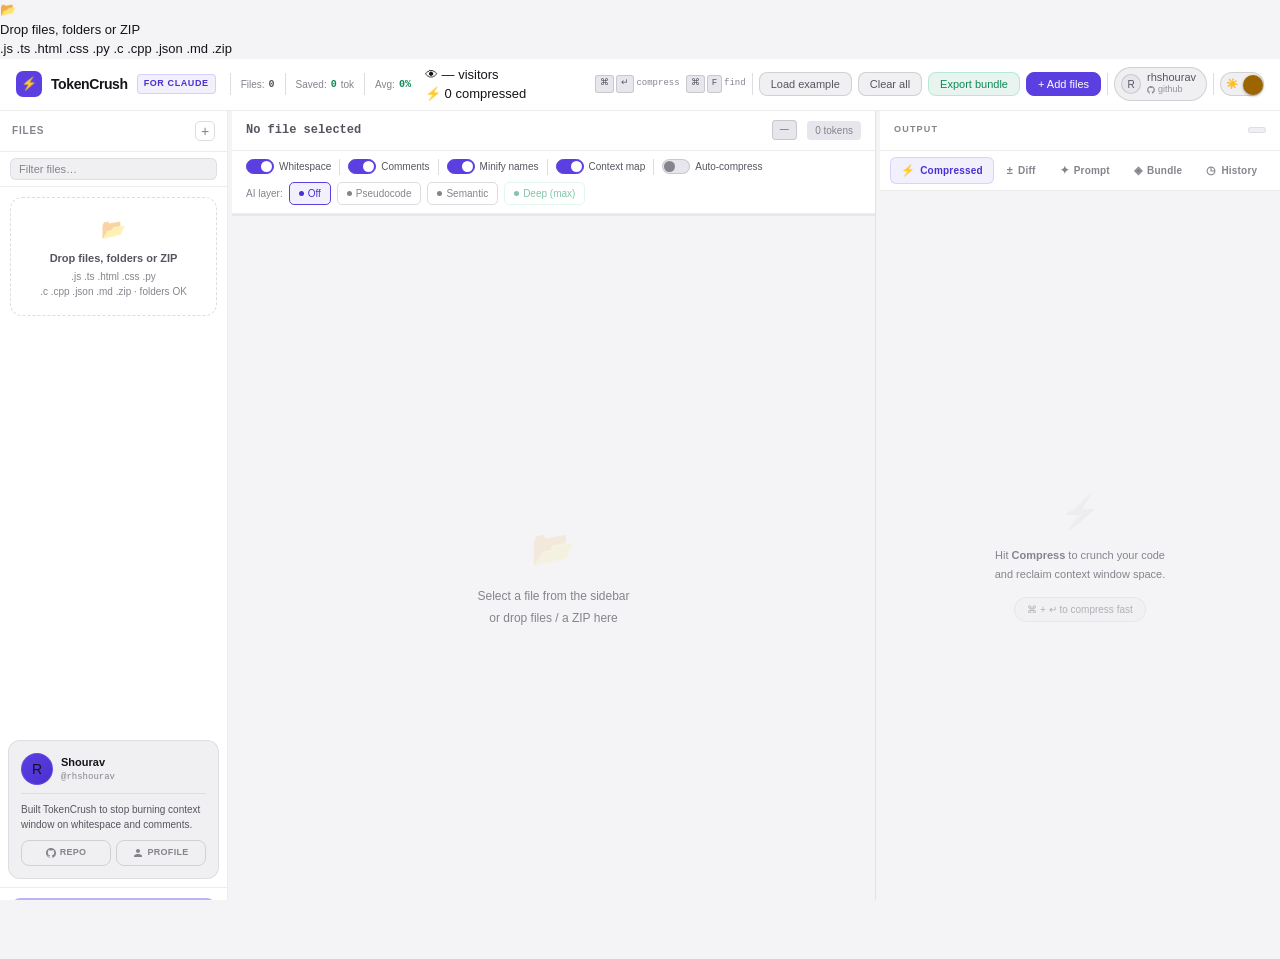
==== commit bfcaf91e: "fix: wire counter.dev visitor display to #visitorCount element" ====
--- a/docs/index.html
+++ b/docs/index.html
@@ -48,6 +48,15 @@
 
 <div class="toast" id="toast"></div>
 
+<!-- Global drag overlay -->
+<div class="drag-overlay" id="dragOverlay">
+  <div class="drag-overlay-inner">
+    <div class="drag-overlay-icon">📂</div>
+    <div class="drag-overlay-text">Drop files, folders or ZIP</div>
+    <div class="drag-overlay-sub">.js .ts .html .css .py .c .cpp .json .md .zip</div>
+  </div>
+</div>
+
 <!-- Header -->
 <header>
   <a class="logo" href="#">
@@ -60,10 +69,23 @@
   <div class="global-stats hidden" id="globalStats">
     <div class="hdr-sep"></div>
     <div class="gs-item">Files: <span class="gs-val" id="gsTotalFiles">0</span></div>
-    <div class="gs-sep"></div>
+    <div class="hdr-sep"></div>
     <div class="gs-item">Saved: <span class="gs-val green" id="gsTotalSaved">0</span> tok</div>
-    <div class="gs-sep"></div>
+    <div class="hdr-sep"></div>
     <div class="gs-item">Avg: <span class="gs-val green" id="gsAvgReduction">0%</span></div>
+  </div>
+
+  <div class="stats-display" id="statsDisplay">
+    <div class="stats-chip" title="Visitor count">
+      <span class="stats-chip-icon">👁</span>
+      <span class="stats-chip-val" id="visitorCount">—</span>
+      <span class="stats-chip-lbl">visitors</span>
+    </div>
+    <div class="stats-chip" title="Files compressed across all sessions">
+      <span class="stats-chip-icon">⚡</span>
+      <span class="stats-chip-val" id="filesCompressedCount">0</span>
+      <span class="stats-chip-lbl">compressed</span>
+    </div>
   </div>
 
   <div class="hdr-right">
@@ -112,7 +134,7 @@
       <input class="search-input" id="fileSearch" type="text" placeholder="Filter files…" oninput="filterFiles(this.value)">
     </div>
 
-    <div class="drop-zone" id="sidebarDrop" onclick="triggerFileInput()" ondragover="onDragOver(event,'sidebarDrop')" ondragleave="onDragLeave('sidebarDrop')" ondrop="onDrop(event,'sidebarDrop')">
+    <div class="drop-zone" id="sidebarDrop" onclick="triggerFileInput()">
       <div class="dz-icon">📂</div>
       <strong>Drop files, folders or ZIP</strong>
       <p>.js .ts .html .css .py<br>.c .cpp .json .md .zip · folders OK</p>
@@ -229,7 +251,7 @@
       <div class="budget-bar-fill" id="budgetBarFill"></div>
     </div>
 
-    <div class="code-wrap" id="codeWrap" ondragover="onDragOver(event,'codeWrap')" ondragleave="onDragLeave('codeWrap')" ondrop="onDrop(event,'codeWrap')">
+    <div class="code-wrap" id="codeWrap">
       <div class="empty-drop" id="editorEmpty">
         <div class="ed-icon">📂</div>
         <p>Select a file from the sidebar<br>or drop files / a ZIP here</p>
@@ -293,6 +315,9 @@
       <div class="out-tab" data-tab="allstats" onclick="switchTab('allstats',this)">
         <span class="tab-icon">⊞</span>All Stats
       </div>
+      <div class="out-tab" data-tab="chat" onclick="switchTab('chat',this)">
+        <span class="tab-icon">💬</span>Chat
+      </div>
     </div>
 
     <!-- Progress strip -->
@@ -311,6 +336,46 @@
       <div class="bundle-view" id="bundleView"></div>
       <div class="history-view" id="historyView"></div>
       <div class="diff-view" id="allstatsView"></div>
+      <div class="chat-panel hidden" id="chatPanel">
+        <div class="chat-status" id="chatStatus">
+          <div class="chat-model-info">
+            <span class="chat-model-icon">🤖</span>
+            <div class="chat-model-details">
+              <div class="chat-model-name">Qwen2.5 0.5B Instruct</div>
+              <div class="chat-model-size">~300MB · Runs in your browser</div>
+            </div>
+          </div>
+          <button class="btn btn-accent chat-download-btn" id="chatDownloadBtn" type="button" onclick="chatDownloadModel()">Download Model</button>
+          <div class="chat-progress hidden" id="chatProgress">
+            <div class="chat-progress-track"><div class="chat-progress-fill" id="chatProgressFill"></div></div>
+            <div class="chat-progress-text" id="chatProgressText">Preparing...</div>
+          </div>
+        </div>
+        <div class="chat-context-bar" id="chatContextBar">
+          <span class="chat-ctx-label">Context:</span>
+          <span class="chat-ctx-file" id="chatCtxFile">No file selected</span>
+          <button class="btn btn-sm" type="button" onclick="chatClearContext()" title="Clear context">✕</button>
+        </div>
+        <div class="chat-messages" id="chatMessages">
+          <div class="chat-welcome">
+            <div class="chat-welcome-icon">💬</div>
+            <p>Chat with your code. Ask questions about the selected file.</p>
+            <p class="chat-welcome-sub">Model runs 100% in your browser — no data leaves your device.</p>
+          </div>
+        </div>
+        <div class="chat-input-area">
+          <div class="chat-input-row">
+            <textarea class="chat-input" id="chatInput" placeholder="Ask about your code..." rows="1" onkeydown="chatKeydown(event)"></textarea>
+            <button class="chat-send-btn" id="chatSendBtn" type="button" onclick="chatSend()" disabled aria-label="Send message">
+              <svg width="16" height="16" viewBox="0 0 24 24" fill="currentColor"><path d="M2.01 21L23 12 2.01 3 2 10l15 2-15 2z"/></svg>
+            </button>
+          </div>
+          <div class="chat-input-actions">
+            <button class="btn btn-sm" type="button" onclick="chatGenReadme()" id="chatReadmeBtn" disabled>📝 Generate README</button>
+            <button class="btn btn-sm" type="button" onclick="chatClear()" id="chatClearBtn">Clear chat</button>
+          </div>
+        </div>
+      </div>
     </div>
 
     <!-- AI summary -->
@@ -371,5 +436,9 @@
 
 <script type="module" src="js/app.js"></script>
 
+<!-- Visitor counter (counter.dev) -->
+<script src="https://cdn.counter.dev/script.js" data-id="e4319c82-eefb-4be8-8c36-423c41ac6246" data-utcoffset="6"></script>
+<script>try{counter("e4319c82-eefb-4be8-8c36-423c41ac6246",{"target":"#visitorCount"})}catch(e){}</script>
+
 </body>
 </html>
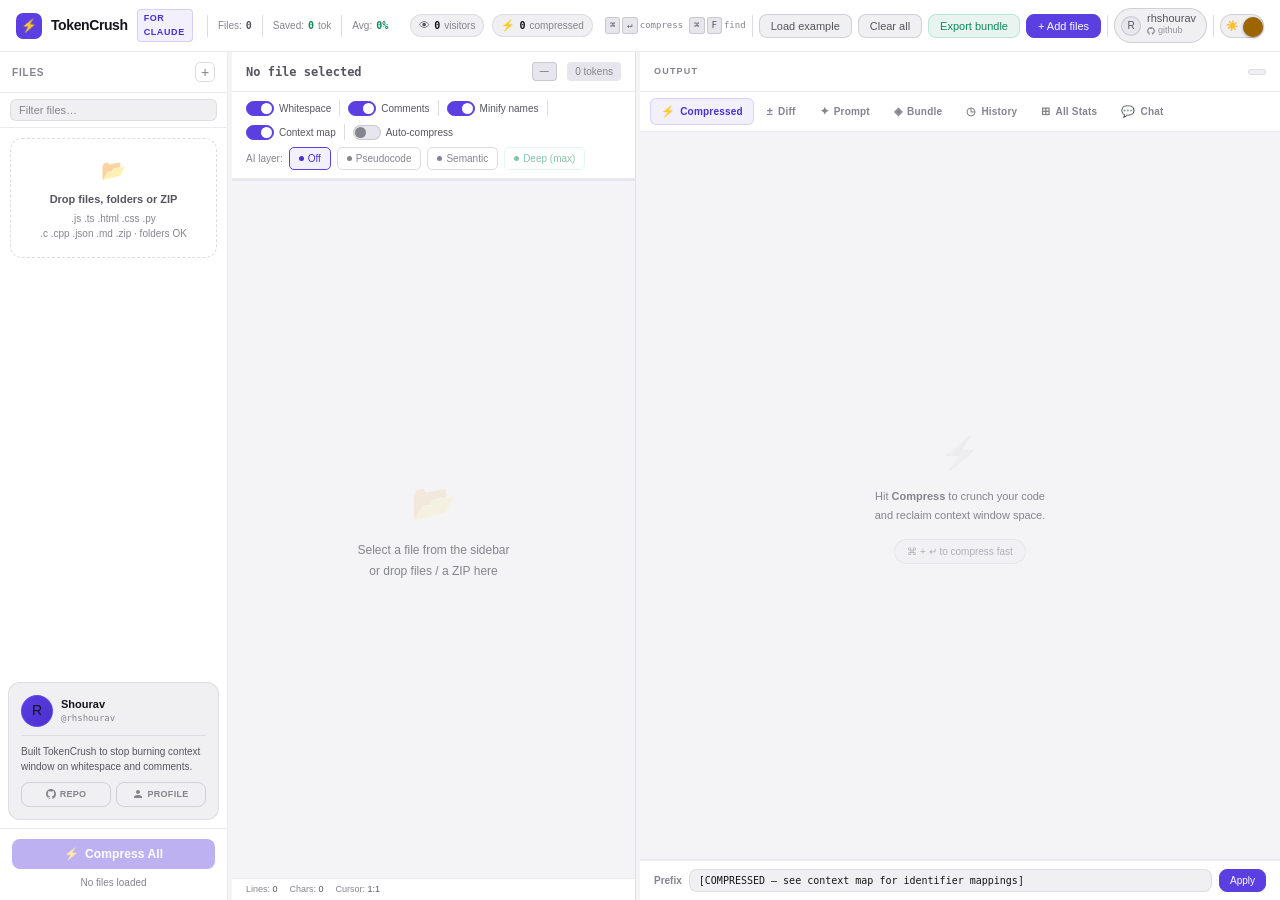
==== commit 197cbc92: "Fix drag-drop, wire renderOutput, add Cloudflare Worker stats API" ====
--- a/docs/index.html
+++ b/docs/index.html
@@ -112,7 +112,7 @@
       </div>
     </a>
     <div class="hdr-sep"></div>
-    <button class="theme-toggle" id="themeToggle" onclick="toggleTheme()" type="button" aria-pressed="false" aria-label="Switch to light mode" title="Switch to light mode">
+    <button class="theme-toggle" id="themeToggle" type="button" aria-pressed="false" aria-label="Switch to light mode" title="Switch to light mode">
       <span class="tt-track-icon tt-sun" aria-hidden="true">☀️</span>
       <span class="tt-track-icon tt-moon" aria-hidden="true">🌙</span>
       <span class="tt-knob" aria-hidden="true"></span>
@@ -134,7 +134,7 @@
       <input class="search-input" id="fileSearch" type="text" placeholder="Filter files…" oninput="filterFiles(this.value)">
     </div>
 
-    <div class="drop-zone" id="sidebarDrop" onclick="triggerFileInput()">
+    <div class="drop-zone" id="sidebarDrop" onclick="triggerFileInput()" ondragover="onDragOver(event,'sidebarDrop')" ondragleave="onDragLeave('sidebarDrop')" ondrop="onDrop(event,'sidebarDrop')">
       <div class="dz-icon">📂</div>
       <strong>Drop files, folders or ZIP</strong>
       <p>.js .ts .html .css .py<br>.c .cpp .json .md .zip · folders OK</p>
@@ -436,9 +436,5 @@
 
 <script type="module" src="js/app.js"></script>
 
-<!-- Visitor counter (counter.dev) -->
-<script src="https://cdn.counter.dev/script.js" data-id="e4319c82-eefb-4be8-8c36-423c41ac6246" data-utcoffset="6"></script>
-<script>try{counter("e4319c82-eefb-4be8-8c36-423c41ac6246",{"target":"#visitorCount"})}catch(e){}</script>
-
 </body>
 </html>
--- a/docs/styles.css
+++ b/docs/styles.css
@@ -24,7 +24,7 @@
   --shadow-card:none;
   --sidebar-w:228px;
   --header-h:52px;
-  --out-w:400px;
+  --out-w:50%;
 }
 :root[data-theme="light"]{
   --bg:#f4f4f7;
@@ -233,6 +233,22 @@
 .gs-val.green{color:var(--green)}
 .gs-sep{width:1px;height:12px;background:var(--border2)}
 
+/* ── STATS DISPLAY (header) ── */
+.stats-display{
+  display:flex;align-items:center;gap:8px;margin-left:8px;
+}
+.stats-chip{
+  display:flex;align-items:center;gap:4px;
+  padding:3px 8px;border-radius:20px;
+  background:var(--surface2);border:1px solid var(--border);
+  font-size:10px;color:var(--text2);
+  white-space:nowrap;transition:all .15s;
+}
+.stats-chip:hover{border-color:var(--border2);background:var(--surface3)}
+.stats-chip-icon{font-size:11px;line-height:1}
+.stats-chip-val{font-weight:700;font-family:var(--mono);color:var(--text)}
+.stats-chip-lbl{color:var(--muted);font-weight:400}
+
 /* ── EDITOR PANEL ── */
 .editor-panel{flex:1;display:flex;flex-direction:column;min-width:0;border-right:1px solid var(--border)}
 .editor-header{
@@ -383,7 +399,7 @@
 .out-empty{
   position:absolute;inset:0;display:flex;flex-direction:column;
   align-items:center;justify-content:center;gap:10px;color:var(--muted);
-  background:var(--bg);
+  background:var(--bg);z-index:10;
 }
 .out-empty .oe-icon{
   font-size:32px;opacity:.15;
@@ -849,3 +865,144 @@
 .ftr-folder{color:var(--accent2);font-weight:600}
 .ftr-file{color:var(--text2)}
 .ftr-meta{color:var(--muted);font-size:9px}
+
+/* ── DRAG OVERLAY ── */
+.drag-overlay{
+  position:fixed;inset:0;z-index:10000;
+  background:rgba(12,12,18,.85);backdrop-filter:blur(8px);
+  display:none;align-items:center;justify-content:center;
+  pointer-events:none;
+}
+.drag-overlay.show{display:flex}
+.drag-overlay-inner{text-align:center}
+.drag-overlay-icon{font-size:56px;margin-bottom:12px;animation:dragBounce 1s ease-in-out infinite}
+.drag-overlay-text{font-size:18px;font-weight:700;color:#fff;margin-bottom:6px}
+.drag-overlay-sub{font-size:12px;color:var(--muted);font-family:var(--mono)}
+@keyframes dragBounce{0%,100%{transform:translateY(0)}50%{transform:translateY(-8px)}}
+
+/* ── CHAT PANEL ── */
+.chat-panel{
+  flex:1;display:flex;flex-direction:column;overflow:hidden;
+  background:var(--bg);
+}
+.chat-panel.hidden{display:none !important}
+
+.chat-status{
+  padding:12px 14px;border-bottom:1px solid var(--border);
+  background:var(--surface);flex-shrink:0;
+}
+.chat-model-info{display:flex;align-items:center;gap:10px;margin-bottom:8px}
+.chat-model-icon{font-size:24px;flex-shrink:0}
+.chat-model-details{flex:1;min-width:0}
+.chat-model-name{font-size:12px;font-weight:700;color:var(--text)}
+.chat-model-size{font-size:10px;color:var(--muted)}
+.chat-download-btn{width:100%;padding:8px;font-size:12px;font-weight:700}
+
+.chat-progress{margin-top:8px}
+.chat-progress-track{height:4px;background:var(--surface3);border-radius:2px;overflow:hidden;margin-bottom:4px}
+.chat-progress-fill{height:100%;background:var(--accent);border-radius:2px;transition:width .3s;width:0}
+.chat-progress-text{font-size:10px;color:var(--accent2);font-family:var(--mono);text-align:center}
+
+.chat-context-bar{
+  display:none;align-items:center;gap:6px;padding:6px 14px;
+  background:var(--surface2);border-bottom:1px solid var(--border);
+  font-size:10px;flex-shrink:0;
+}
+.chat-context-bar.show{display:flex}
+.chat-ctx-label{color:var(--muted);white-space:nowrap}
+.chat-ctx-file{
+  flex:1;font-family:var(--mono);color:var(--accent2);
+  white-space:nowrap;overflow:hidden;text-overflow:ellipsis;font-weight:600;
+}
+
+.chat-messages{
+  flex:1;overflow-y:auto;padding:14px;
+  display:flex;flex-direction:column;gap:10px;
+}
+.chat-messages::-webkit-scrollbar{width:3px}
+.chat-messages::-webkit-scrollbar-thumb{background:var(--border2);border-radius:2px}
+
+.chat-welcome{
+  flex:1;display:flex;flex-direction:column;
+  align-items:center;justify-content:center;
+  text-align:center;gap:6px;padding:20px;
+}
+.chat-welcome-icon{font-size:36px;opacity:.2}
+.chat-welcome p{font-size:12px;color:var(--muted);line-height:1.6}
+.chat-welcome-sub{font-size:10px;opacity:.6}
+
+.chat-msg{
+  max-width:90%;padding:10px 14px;border-radius:12px;
+  font-size:12px;line-height:1.65;word-wrap:break-word;
+  white-space:pre-wrap;animation:msgIn .2s ease;
+}
+@keyframes msgIn{from{opacity:0;transform:translateY(4px)}to{opacity:1;transform:translateY(0)}}
+.chat-msg.user{
+  align-self:flex-end;background:var(--accent);color:#fff;
+  border-bottom-right-radius:4px;
+}
+.chat-msg.assistant{
+  align-self:flex-start;background:var(--surface2);
+  color:var(--text2);border:1px solid var(--border);
+  border-bottom-left-radius:4px;
+}
+.chat-msg.assistant code{
+  background:var(--surface3);padding:1px 4px;border-radius:3px;
+  font-family:var(--mono);font-size:11px;
+}
+.chat-msg.assistant pre{
+  background:var(--bg);border:1px solid var(--border);border-radius:6px;
+  padding:8px 10px;margin:6px 0;overflow-x:auto;
+  font-family:var(--mono);font-size:10.5px;line-height:1.6;
+}
+.chat-msg.system{
+  align-self:center;background:transparent;color:var(--muted);
+  font-size:10px;padding:4px 8px;font-style:italic;
+}
+.chat-msg.readme{
+  align-self:stretch;background:var(--surface2);
+  border:1px solid var(--border);border-radius:10px;
+  font-family:var(--mono);font-size:11px;line-height:1.65;
+}
+.chat-msg.readme .readme-header{
+  display:flex;align-items:center;justify-content:space-between;
+  padding:8px 12px;border-bottom:1px solid var(--border);
+  background:var(--accent-dim);border-radius:10px 10px 0 0;
+}
+.chat-msg.readme .readme-header span{font-size:10px;font-weight:700;color:var(--accent2)}
+.chat-msg.readme .readme-body{padding:12px;color:var(--text2);white-space:pre-wrap}
+
+.chat-typing{display:flex;gap:4px;padding:4px 0}
+.chat-typing span{
+  width:6px;height:6px;border-radius:50%;background:var(--muted);
+  animation:typingDot 1.4s ease-in-out infinite;
+}
+.chat-typing span:nth-child(2){animation-delay:.2s}
+.chat-typing span:nth-child(3){animation-delay:.4s}
+@keyframes typingDot{0%,60%,100%{opacity:.3;transform:scale(.8)}30%{opacity:1;transform:scale(1)}}
+
+.chat-input-area{
+  border-top:1px solid var(--border);padding:10px 14px;
+  background:var(--surface);flex-shrink:0;
+}
+.chat-input-row{display:flex;gap:6px;align-items:flex-end}
+.chat-input{
+  flex:1;background:var(--surface2);border:1px solid var(--border);
+  border-radius:var(--radius);color:var(--text);font-size:12px;
+  padding:8px 10px;outline:none;font-family:inherit;
+  resize:none;min-height:36px;max-height:120px;line-height:1.5;
+  transition:border-color .15s;
+}
+.chat-input:focus{border-color:var(--accent)}
+.chat-input::placeholder{color:var(--muted)}
+.chat-send-btn{
+  width:36px;height:36px;border-radius:var(--radius);border:none;
+  background:var(--accent);color:#fff;cursor:pointer;
+  display:flex;align-items:center;justify-content:center;
+  flex-shrink:0;transition:all .15s;
+}
+.chat-send-btn:hover:not(:disabled){background:var(--accent2)}
+.chat-send-btn:disabled{opacity:.3;cursor:not-allowed}
+.chat-input-actions{
+  display:flex;gap:6px;margin-top:6px;justify-content:flex-end;
+}
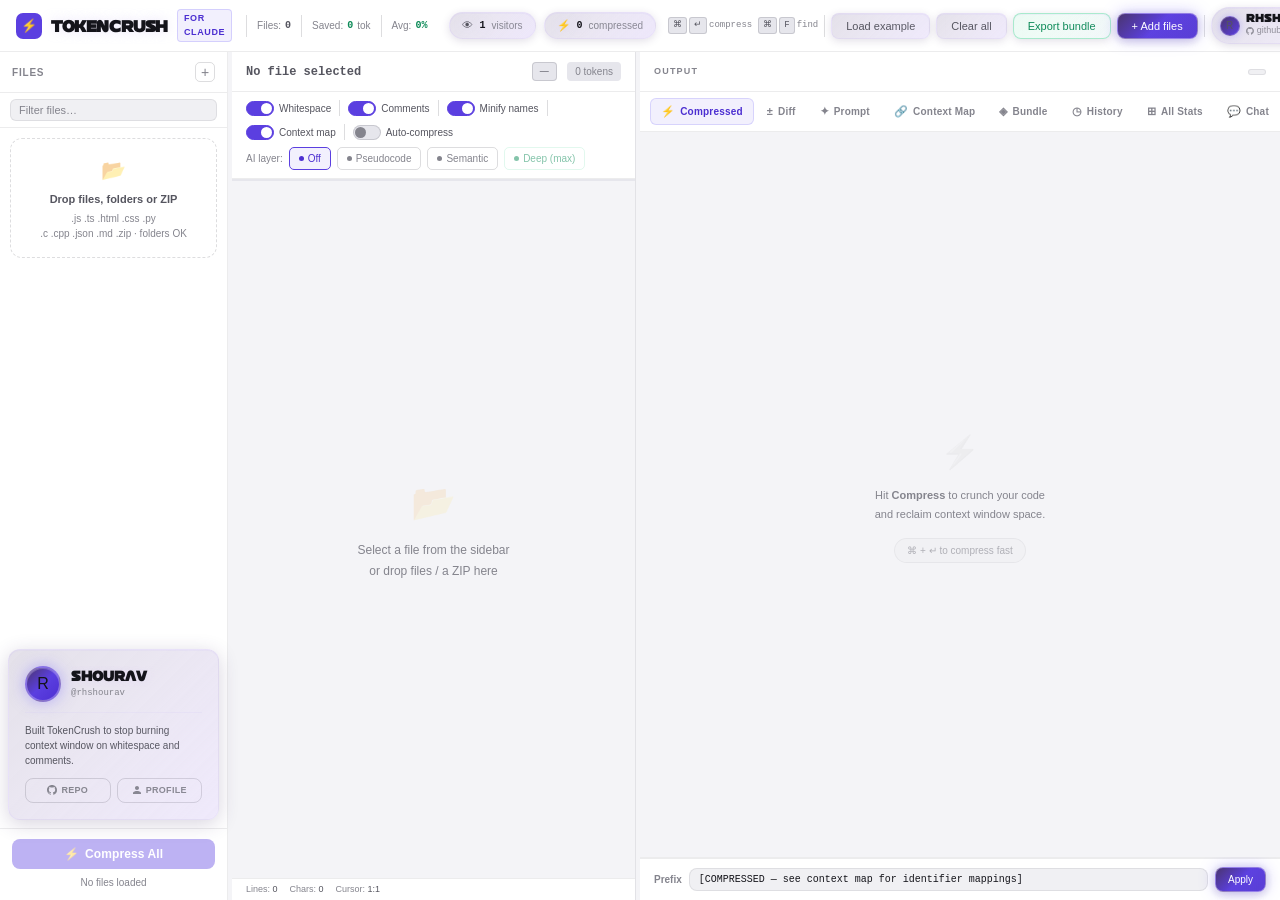
==== commit 0d0379b8: "Add Context Map tab, liquid glass UI, Monr font, stats pills, author card glow" ====
--- a/docs/index.html
+++ b/docs/index.html
@@ -251,7 +251,7 @@
       <div class="budget-bar-fill" id="budgetBarFill"></div>
     </div>
 
-    <div class="code-wrap" id="codeWrap">
+    <div class="code-wrap" id="codeWrap" ondragover="onDragOver(event,'codeWrap')" ondragleave="onDragLeave('codeWrap')" ondrop="onDrop(event,'codeWrap')">
       <div class="empty-drop" id="editorEmpty">
         <div class="ed-icon">📂</div>
         <p>Select a file from the sidebar<br>or drop files / a ZIP here</p>
@@ -306,6 +306,9 @@
       <div class="out-tab" data-tab="prompt" onclick="switchTab('prompt',this)">
         <span class="tab-icon">✦</span>Prompt
       </div>
+      <div class="out-tab" data-tab="context" onclick="switchTab('context',this)">
+        <span class="tab-icon">🔗</span>Context Map
+      </div>
       <div class="out-tab" data-tab="bundle" onclick="switchTab('bundle',this)">
         <span class="tab-icon">◈</span>Bundle
       </div>
@@ -333,6 +336,7 @@
       <textarea class="out-code hidden" id="outCode" readonly></textarea>
       <div class="diff-view" id="diffView"></div>
       <div class="prompt-view" id="promptView"></div>
+      <div class="context-view" id="contextView"></div>
       <div class="bundle-view" id="bundleView"></div>
       <div class="history-view" id="historyView"></div>
       <div class="diff-view" id="allstatsView"></div>
--- a/docs/styles.css
+++ b/docs/styles.css
@@ -1,3 +1,11 @@
+@font-face {
+  font-family: 'Monr';
+  src: url('font/Monr.otf') format('opentype');
+  font-weight: normal;
+  font-style: normal;
+  font-display: swap;
+}
+
 /* ── TOKENS ── */
 :root{
   --bg:#0b0b0e;
@@ -13,6 +21,10 @@
   --accent:#7c6dfa;
   --accent2:#a393ff;
   --accent-dim:rgba(124,109,250,0.12);
+  --lavender:#d3c5f6;
+  --lavender-dim:rgba(211,197,246,0.15);
+  --velvet:#3b2a60;
+  --velvet-dim:rgba(59,42,96,0.20);
   --green:#3ecf8e;
   --green-dim:rgba(62,207,142,0.10);
   --red:#f05252;
@@ -40,6 +52,10 @@
   --accent:#5b3fe0;
   --accent2:#4c2fd1;
   --accent-dim:rgba(91,63,224,0.08);
+  --lavender:#c0a8f0;
+  --lavender-dim:rgba(192,168,240,0.20);
+  --velvet:#4a3570;
+  --velvet-dim:rgba(74,53,112,0.15);
   --green:#0c8a57;
   --green-dim:rgba(12,138,87,0.09);
   --red:#c4314f;
@@ -77,7 +93,7 @@
   width:26px;height:26px;background:var(--accent);border-radius:7px;
   display:flex;align-items:center;justify-content:center;font-size:13px;flex-shrink:0;
 }
-.logo-text{font-weight:700;font-size:14px;letter-spacing:-.4px;color:var(--text)}
+.logo-text{font-family:'Monr', var(--mono);font-weight:700;font-size:16px;letter-spacing:-.4px;color:var(--text);text-shadow:0 0 12px rgba(211,197,246,0.4)}
 .logo-badge{
   font-size:9px;background:var(--accent-dim);color:var(--accent2);
   border:1px solid rgba(124,109,250,.25);border-radius:4px;
@@ -85,34 +101,79 @@
 }
 .hdr-right{margin-left:auto;display:flex;align-items:center;gap:6px}
 .btn{
-  padding:5px 11px;border-radius:var(--radius);border:1px solid var(--border2);
-  background:var(--surface2);color:var(--text2);font-size:11px;font-weight:500;
-  cursor:pointer;transition:all .15s;white-space:nowrap;
-}
-.btn:hover{border-color:var(--border3);color:var(--text);background:var(--surface3)}
-.btn-accent{background:var(--accent);border-color:var(--accent);color:#fff}
-.btn-accent:hover{background:var(--accent2);border-color:var(--accent2);color:#fff}
-.btn-green{background:var(--green-dim);border-color:rgba(62,207,142,.3);color:var(--green)}
-.btn-green:hover{background:rgba(62,207,142,.18)}
-.btn-sm{padding:3px 8px;font-size:10px}
-.find-input{flex:1}
-.btn-apply{flex-shrink:0;font-size:10px;padding:5px 10px}
+  padding:6px 14px;border-radius:var(--radius);border:1px solid rgba(211,197,246,0.3);
+  background:linear-gradient(135deg, var(--velvet-dim), var(--lavender-dim));
+  color:var(--text2);font-size:11px;font-weight:500;
+  cursor:pointer;transition:all .2s;white-space:nowrap;
+  backdrop-filter:blur(12px);
+  box-shadow:0 2px 8px rgba(59,42,96,0.15), inset 0 1px 0 rgba(211,197,246,0.2);
+  position:relative;overflow:hidden;
+}
+.btn::before{
+  content:'';position:absolute;inset:0;
+  background:linear-gradient(135deg, transparent 40%, rgba(211,197,246,0.1) 100%);
+  pointer-events:none;
+}
+.btn:hover{
+  border-color:rgba(211,197,246,0.5);
+  color:var(--text);
+  box-shadow:0 4px 16px rgba(59,42,96,0.25), inset 0 1px 0 rgba(211,197,246,0.3);
+  transform:translateY(-1px);
+}
+.btn-accent{
+  background:linear-gradient(135deg, var(--velvet), var(--accent), var(--accent2));
+  border-color:rgba(211,197,246,0.5);color:#fff;
+  box-shadow:0 0 16px rgba(124,109,250,0.4), 0 2px 8px rgba(59,42,96,0.2);
+  animation:btnGlow 2s ease-in-out infinite;
+}
+@keyframes btnGlow{
+  0%,100%{box-shadow:0 0 16px rgba(124,109,250,0.4), 0 2px 8px rgba(59,42,96,0.2)}
+  50%{box-shadow:0 0 24px rgba(124,109,250,0.6), 0 4px 12px rgba(59,42,96,0.3)}
+}
+.btn-accent:hover{
+  border-color:rgba(211,197,246,0.7);
+  box-shadow:0 0 24px rgba(124,109,250,0.6), 0 4px 16px rgba(59,42,96,0.3);
+  transform:translateY(-1px);
+}
+.btn-green{
+  background:linear-gradient(135deg, rgba(62,207,142,0.1), rgba(62,207,142,0.05));
+  border-color:rgba(62,207,142,0.4);color:var(--green);
+}
+.btn-green:hover{
+  border-color:rgba(62,207,142,0.6);
+  box-shadow:0 0 16px rgba(62,207,142,0.3), 0 2px 8px rgba(59,42,96,0.15);
+  transform:translateY(-1px);
+}
+.btn-sm{padding:4px 10px;font-size:10px}
+.btn-apply{flex-shrink:0;font-size:10px;padding:6px 12px}
 .hidden{display:none}
 .hdr-sep{width:1px;height:22px;background:var(--border2);flex-shrink:0}
 
 /* ── THEME TOGGLE ── */
 .theme-toggle{
   position:relative;width:44px;height:24px;flex-shrink:0;padding:0;
-  border-radius:13px;border:1px solid var(--border2);background:var(--surface2);
-  cursor:pointer;transition:background-color .2s,border-color .2s;
-}
-.theme-toggle:hover{border-color:var(--border3)}
+  border-radius:13px;border:1px solid rgba(211,197,246,0.3);
+  background:linear-gradient(135deg, var(--velvet-dim), var(--lavender-dim));
+  cursor:pointer;transition:all .2s;
+  backdrop-filter:blur(12px);
+  box-shadow:0 2px 8px rgba(59,42,96,0.15), inset 0 1px 0 rgba(211,197,246,0.2);
+}
+.theme-toggle:hover{border-color:rgba(211,197,246,0.5)}
 .theme-toggle:focus-visible{outline:2px solid var(--accent);outline-offset:2px}
 .theme-toggle .tt-track-icon{position:absolute;top:50%;transform:translateY(-50%);font-size:10px;line-height:1;opacity:.4;transition:opacity .2s;pointer-events:none}
 .theme-toggle .tt-sun{left:5px}
 .theme-toggle .tt-moon{right:5px}
-.theme-toggle .tt-knob{position:absolute;z-index:1;top:2px;left:2px;width:20px;height:20px;border-radius:50%;background:var(--accent);box-shadow:0 1px 3px rgba(0,0,0,.35);transition:transform .25s cubic-bezier(.4,0,.2,1),background-color .2s}
-:root[data-theme="light"] .theme-toggle .tt-knob{transform:translateX(20px);background:var(--amber)}
+.theme-toggle .tt-knob{
+  position:absolute;z-index:1;top:2px;left:2px;width:20px;height:20px;border-radius:50%;
+  background:linear-gradient(135deg, var(--velvet), var(--accent), var(--accent2));
+  box-shadow:0 0 12px rgba(124,109,250,0.6), 0 2px 4px rgba(59,42,96,0.3);
+  transition:transform .25s cubic-bezier(.4,0,.2,1),background-color .2s, box-shadow .2s;
+}
+:root[data-theme="light"] .theme-toggle .tt-knob{
+  transform:translateX(20px);
+  background:linear-gradient(135deg, var(--velvet), var(--amber), #f5a623);
+  box-shadow:0 0 12px rgba(245,166,35,0.6), 0 2px 4px rgba(59,42,96,0.3);
+}
 :root[data-theme="dark"] .theme-toggle .tt-moon{opacity:1}
 :root[data-theme="light"] .theme-toggle .tt-sun{opacity:1}
 
@@ -238,15 +299,28 @@
   display:flex;align-items:center;gap:8px;margin-left:8px;
 }
 .stats-chip{
-  display:flex;align-items:center;gap:4px;
-  padding:3px 8px;border-radius:20px;
-  background:var(--surface2);border:1px solid var(--border);
+  display:flex;align-items:center;gap:6px;
+  padding:5px 12px;border-radius:24px;
+  background:linear-gradient(135deg, var(--velvet-dim), var(--lavender-dim));
+  border:1px solid rgba(211,197,246,0.3);
   font-size:10px;color:var(--text2);
-  white-space:nowrap;transition:all .15s;
-}
-.stats-chip:hover{border-color:var(--border2);background:var(--surface3)}
-.stats-chip-icon{font-size:11px;line-height:1}
-.stats-chip-val{font-weight:700;font-family:var(--mono);color:var(--text)}
+  white-space:nowrap;transition:all .2s;
+  backdrop-filter:blur(12px);
+  box-shadow:0 2px 8px rgba(59,42,96,0.15), inset 0 1px 0 rgba(211,197,246,0.2);
+  position:relative;overflow:hidden;
+}
+.stats-chip::before{
+  content:'';position:absolute;inset:0;
+  background:linear-gradient(135deg, transparent 40%, rgba(211,197,246,0.15) 100%);
+  pointer-events:none;
+}
+.stats-chip:hover{
+  border-color:rgba(211,197,246,0.5);
+  box-shadow:0 4px 16px rgba(59,42,96,0.25), inset 0 1px 0 rgba(211,197,246,0.3);
+  transform:translateY(-1px);
+}
+.stats-chip-icon{font-size:11px;line-height:1;filter:drop-shadow(0 0 4px rgba(211,197,246,0.6))}
+.stats-chip-val{font-weight:700;font-family:var(--mono);color:var(--text);text-shadow:0 0 8px rgba(211,197,246,0.5)}
 .stats-chip-lbl{color:var(--muted);font-weight:400}
 
 /* ── EDITOR PANEL ── */
@@ -423,11 +497,11 @@
 }
 
 /* ── DIFF VIEW ── */
-.diff-view,.prompt-view,.bundle-view,.history-view{
+.diff-view,.prompt-view,.context-view,.bundle-view,.history-view{
   flex:1;overflow-y:auto;padding:14px 16px;display:none;
   font-family:var(--mono);font-size:11px;line-height:1.7;
 }
-.diff-view.show,.prompt-view.show,.bundle-view.show,.history-view.show{display:block}
+.diff-view.show,.prompt-view.show,.context-view.show,.bundle-view.show,.history-view.show{display:block}
 
 .diff-section-label{
   font-size:9px;font-weight:700;text-transform:uppercase;letter-spacing:.8px;
@@ -597,8 +671,9 @@
   border:1px solid var(--border);
 }
 .ctx-from{color:var(--muted);text-decoration:line-through;font-size:9px}
-.ctx-arr{color:var(--border3);font-size:9px}
+.ctx-arrow{color:var(--border3);font-size:9px}
 .ctx-to{color:var(--accent2);font-weight:700}
+.ctx-count{color:var(--muted);font-size:8px;margin-left:auto}
 .ctx-tag{
   font-size:7px;background:var(--accent-dim);border-radius:3px;
   padding:1px 4px;color:var(--accent2);border:1px solid rgba(124,109,250,.2);
@@ -687,32 +762,69 @@
 
 /* ── AUTHOR CHIP ── */
 .author-chip{
-  display:flex;align-items:center;gap:6px;padding:4px 10px 4px 6px;
-  border-radius:20px;border:1px solid var(--border2);background:var(--surface2);
+  display:flex;align-items:center;gap:6px;padding:5px 12px 5px 8px;
+  border-radius:24px;
+  background:linear-gradient(135deg, var(--velvet-dim), var(--lavender-dim));
+  border:1px solid rgba(211,197,246,0.3);
   text-decoration:none;color:var(--text2);font-size:11px;font-weight:500;
   transition:all .2s;flex-shrink:0;
-}
-.author-chip:hover{border-color:var(--accent);color:var(--accent2);background:var(--accent-dim)}
-.author-chip:hover .ac-avatar{background:var(--accent)}
+  backdrop-filter:blur(12px);
+  box-shadow:0 2px 8px rgba(59,42,96,0.15), inset 0 1px 0 rgba(211,197,246,0.2);
+}
+.author-chip:hover{
+  border-color:rgba(211,197,246,0.5);
+  color:var(--accent2);
+  box-shadow:0 4px 16px rgba(59,42,96,0.25), inset 0 1px 0 rgba(211,197,246,0.3);
+  transform:translateY(-1px);
+}
+.author-chip:hover .ac-avatar{background:linear-gradient(135deg, var(--accent), var(--accent2))}
 .ac-avatar{
-  width:20px;height:20px;border-radius:50%;background:var(--surface3);
-  border:1px solid var(--border2);display:flex;align-items:center;
-  justify-content:center;font-size:10px;transition:background .2s;flex-shrink:0;overflow:hidden;
+  width:20px;height:20px;border-radius:50%;
+  background:linear-gradient(135deg, var(--velvet), var(--accent));
+  border:1px solid rgba(211,197,246,0.3);
+  display:flex;align-items:center;justify-content:center;font-size:10px;
+  transition:all .2s;flex-shrink:0;overflow:hidden;
+  box-shadow:0 0 8px rgba(124,109,250,0.4);
 }
 .ac-avatar img{width:100%;height:100%;object-fit:cover;border-radius:50%}
-.ac-name{line-height:1}
+.ac-name{line-height:1;font-family:'Monr', var(--mono);font-weight:600;color:var(--text);text-shadow:0 0 8px rgba(211,197,246,0.3)}
 .ac-gh{font-size:9px;opacity:.6;display:flex;align-items:center;gap:3px}
 
 /* ── SIDEBAR AUTHOR CARD ── */
-.sidebar-author{margin:8px;border-radius:var(--radius-lg);border:1px solid var(--border);background:var(--surface2);padding:12px;display:flex;flex-direction:column;gap:8px;flex-shrink:0}
-.sa-top{display:flex;align-items:center;gap:8px}
-.sa-avatar{width:32px;height:32px;border-radius:50%;background:linear-gradient(135deg,var(--accent),var(--accent2));border:1.5px solid rgba(124,109,250,.35);display:flex;align-items:center;justify-content:center;font-size:14px;flex-shrink:0;overflow:hidden}
+.sidebar-author{
+  margin:8px;border-radius:var(--radius-lg);
+  background:linear-gradient(135deg, var(--velvet-dim), var(--lavender-dim));
+  border:1px solid rgba(211,197,246,0.3);
+  padding:16px;display:flex;flex-direction:column;gap:10px;flex-shrink:0;
+  backdrop-filter:blur(12px);
+  box-shadow:0 4px 20px rgba(59,42,96,0.2), inset 0 1px 0 rgba(211,197,246,0.2);
+  position:relative;overflow:hidden;
+}
+.sidebar-author::before{
+  content:'';position:absolute;inset:0;border-radius:var(--radius-lg);
+  background:linear-gradient(135deg, transparent 40%, rgba(211,197,246,0.1) 100%);
+  pointer-events:none;
+}
+.sa-top{display:flex;align-items:center;gap:10px}
+.sa-avatar{
+  width:36px;height:36px;border-radius:50%;
+  background:linear-gradient(135deg, var(--velvet), var(--accent), var(--accent2));
+  border:2px solid rgba(211,197,246,0.4);
+  display:flex;align-items:center;justify-content:center;font-size:16px;
+  flex-shrink:0;overflow:hidden;
+  box-shadow:0 0 16px rgba(124,109,250,0.5), inset 0 1px 0 rgba(255,255,255,0.2);
+  animation:glowPulse 3s ease-in-out infinite;
+}
+@keyframes glowPulse{
+  0%,100%{box-shadow:0 0 16px rgba(124,109,250,0.5), inset 0 1px 0 rgba(255,255,255,0.2)}
+  50%{box-shadow:0 0 24px rgba(124,109,250,0.7), inset 0 1px 0 rgba(255,255,255,0.3)}
+}
 .sa-avatar img{width:100%;height:100%;object-fit:cover;border-radius:50%}
 .sa-info{flex:1;min-width:0}
-.sa-name{font-size:11px;font-weight:700;color:var(--text);white-space:nowrap;overflow:hidden;text-overflow:ellipsis}
+.sa-name{font-family:'Monr', var(--mono);font-size:14px;font-weight:700;color:var(--text);white-space:nowrap;overflow:hidden;text-overflow:ellipsis;text-shadow:0 0 8px rgba(211,197,246,0.3)}
 .sa-handle{font-size:9px;color:var(--muted);font-family:var(--mono)}
-.sa-bio{font-size:10px;color:var(--text2);line-height:1.5;border-top:1px solid var(--border);padding-top:8px}
-.sa-links{display:flex;gap:5px}
+.sa-bio{font-size:10px;color:var(--text2);line-height:1.5;border-top:1px solid rgba(211,197,246,0.2);padding-top:10px}
+.sa-links{display:flex;gap:6px}
 .sa-link{
   flex:1;display:flex;align-items:center;justify-content:center;gap:4px;
   padding:5px 6px;border-radius:var(--radius);border:1px solid var(--border2);
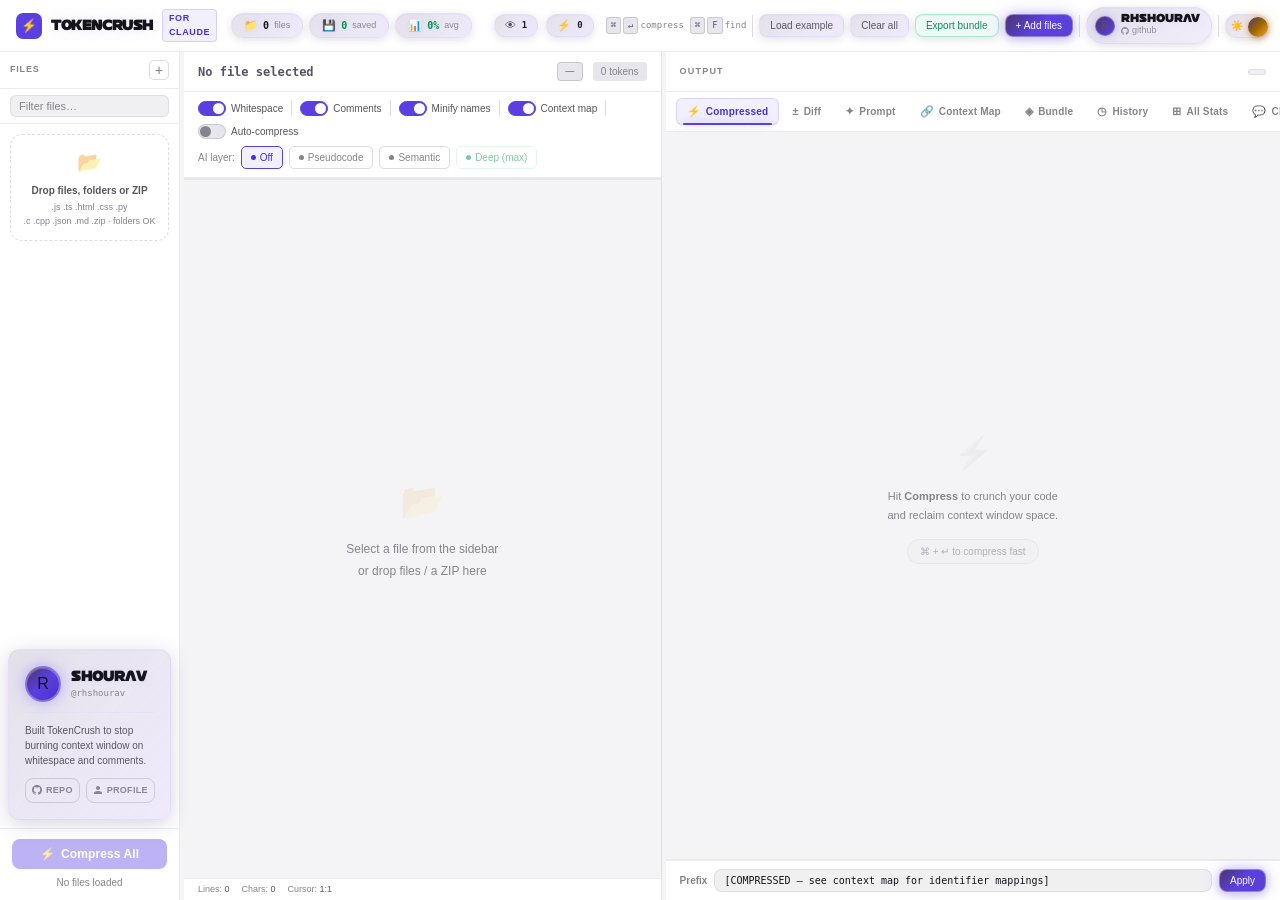
==== commit a61dce8e: "Fix drag-drop, output rendering, AI chat caching & UI polish - Drag-drop: indexed iteration for Data" ====
--- a/docs/index.html
+++ b/docs/index.html
@@ -64,15 +64,29 @@
     <span class="logo-text">TokenCrush</span>
     <span class="logo-badge">FOR CLAUDE</span>
   </a>
+  <button class="sidebar-toggle" type="button" onclick="toggleSidebar()" aria-label="Toggle sidebar" title="Toggle sidebar">
+    <svg viewBox="0 0 24 24" fill="none" stroke="currentColor" stroke-width="2">
+      <path d="M3 12h18M3 6h18M3 18h18"/>
+    </svg>
+  </button>
 
   <!-- Global session stats -->
   <div class="global-stats hidden" id="globalStats">
-    <div class="hdr-sep"></div>
-    <div class="gs-item">Files: <span class="gs-val" id="gsTotalFiles">0</span></div>
-    <div class="hdr-sep"></div>
-    <div class="gs-item">Saved: <span class="gs-val green" id="gsTotalSaved">0</span> tok</div>
-    <div class="hdr-sep"></div>
-    <div class="gs-item">Avg: <span class="gs-val green" id="gsAvgReduction">0%</span></div>
+    <div class="gs-chip">
+      <span class="gs-chip-icon">📁</span>
+      <span class="gs-chip-val" id="gsTotalFiles">0</span>
+      <span class="gs-chip-lbl">files</span>
+    </div>
+    <div class="gs-chip">
+      <span class="gs-chip-icon">💾</span>
+      <span class="gs-chip-val green" id="gsTotalSaved">0</span>
+      <span class="gs-chip-lbl">saved</span>
+    </div>
+    <div class="gs-chip">
+      <span class="gs-chip-icon">📊</span>
+      <span class="gs-chip-val green" id="gsAvgReduction">0%</span>
+      <span class="gs-chip-lbl">avg</span>
+    </div>
   </div>
 
   <div class="stats-display" id="statsDisplay">
@@ -436,7 +450,9 @@
       <button class="btn btn-accent btn-apply" type="button" onclick="rebuildPrompt()">Apply</button>
     </div>
   </div>
-</div>
+  </div>
+
+  <div class="sidebar-overlay" onclick="toggleSidebar()"></div>
 
 <script type="module" src="js/app.js"></script>
 
--- a/docs/styles.css
+++ b/docs/styles.css
@@ -77,8 +77,35 @@
 body,header,.sidebar,.sidebar-header,.sidebar-footer,
 .editor-panel,.editor-header,.controls-bar,.output-panel,
 .out-header,.out-tabs,.stats-bar,.prefix-row,.ctx-drawer,
-.pseudo-bar,.ai-card,.toast,.drop-zone,.file-item,textarea{
-  transition:background-color .2s,border-color .2s,color .2s;
+.pseudo-bar,.ai-card,.toast,.drop-zone,.file-item,textarea,
+.stat-card,.stat-v,.savings-badge,.copy-btn,.gauge-fill{
+  transition:background-color .2s,border-color .2s,color .2s,transform .2s,box-shadow .2s;
+}
+
+/* ── ANIMATIONS ── */
+@keyframes fadeSlideIn{
+  from{opacity:0;transform:translateY(8px)}
+  to{opacity:1;transform:translateY(0)}
+}
+@keyframes scaleIn{
+  from{opacity:0;transform:scale(.96)}
+  to{opacity:1;transform:scale(1)}
+}
+@keyframes shimmer{
+  0%{background-position:-200% center}
+  100%{background-position:200% center}
+}
+@keyframes countUp{
+  from{opacity:0;transform:translateY(4px)}
+  to{opacity:1;transform:translateY(0)}
+}
+@keyframes tabActive{
+  from{background-position:0% 100%}
+  to{background-position:100% 100%}
+}
+@keyframes borderGlow{
+  0%,100%{border-color:rgba(124,109,250,0.3);box-shadow:0 0 8px rgba(124,109,250,0.1)}
+  50%{border-color:rgba(124,109,250,0.6);box-shadow:0 0 16px rgba(124,109,250,0.2)}
 }
 
 /* ── HEADER ── */
@@ -104,10 +131,15 @@
   padding:6px 14px;border-radius:var(--radius);border:1px solid rgba(211,197,246,0.3);
   background:linear-gradient(135deg, var(--velvet-dim), var(--lavender-dim));
   color:var(--text2);font-size:11px;font-weight:500;
-  cursor:pointer;transition:all .2s;white-space:nowrap;
+  cursor:pointer;transition:all .2s cubic-bezier(.4,0,.2,1);white-space:nowrap;
   backdrop-filter:blur(12px);
   box-shadow:0 2px 8px rgba(59,42,96,0.15), inset 0 1px 0 rgba(211,197,246,0.2);
   position:relative;overflow:hidden;
+  user-select:none;
+}
+.btn:active:not(:disabled){
+  transform:scale(.97);
+  box-shadow:0 1px 4px rgba(59,42,96,0.1), inset 0 1px 0 rgba(211,197,246,0.15);
 }
 .btn::before{
   content:'';position:absolute;inset:0;
@@ -218,7 +250,7 @@
   border-radius:var(--radius);cursor:pointer;transition:all .15s;
   margin-bottom:2px;position:relative;border:1px solid transparent;
 }
-.file-item:hover{background:var(--surface2)}
+.file-item:hover{background:var(--surface2);transform:translateX(2px)}
 .file-item.active{background:var(--accent-dim);border-color:rgba(124,109,250,.2)}
 .file-item .fi-icon{font-size:13px;flex-shrink:0;width:16px;text-align:center}
 .file-item .fi-name{flex:1;font-size:11px;font-weight:500;white-space:nowrap;overflow:hidden;text-overflow:ellipsis;font-family:var(--mono)}
@@ -243,7 +275,7 @@
   margin-bottom:1px;position:relative;border:1px solid transparent;
   user-select:none;
 }
-.folder-item:hover{background:var(--surface2)}
+.folder-item:hover{background:var(--surface2);transform:translateX(2px)}
 .folder-item.drag-over-folder{border-color:var(--accent);background:var(--accent-dim)}
 .folder-toggle{
   font-size:9px;color:var(--muted);flex-shrink:0;
@@ -279,20 +311,45 @@
   transition:all .2s;display:flex;align-items:center;justify-content:center;
   gap:6px;letter-spacing:.1px;
 }
-.compress-all-btn:hover:not(:disabled){background:var(--accent2);transform:translateY(-1px)}
-.compress-all-btn:active:not(:disabled){transform:translateY(0)}
+.compress-all-btn:hover:not(:disabled){background:var(--accent2);transform:translateY(-1px);box-shadow:0 4px 16px rgba(124,109,250,0.4)}
+.compress-all-btn:active:not(:disabled){transform:translateY(0) scale(.98)}
 .compress-all-btn:disabled{opacity:.4;cursor:not-allowed}
 .file-count-badge{margin-top:6px;text-align:center;font-size:10px;color:var(--muted)}
 
-/* ── GLOBAL STATS BAR (header) ── */
+/* ── GLOBAL STATS (header pill chips) ── */
 .global-stats{
-  display:flex;align-items:center;gap:10px;font-size:10px;
-  color:var(--muted);padding:0 2px;
-}
-.gs-item{display:flex;align-items:center;gap:4px;white-space:nowrap}
-.gs-val{color:var(--text2);font-weight:600;font-family:var(--mono)}
-.gs-val.green{color:var(--green)}
-.gs-sep{width:1px;height:12px;background:var(--border2)}
+  display:flex;align-items:center;gap:6px;padding:0 2px;
+}
+.gs-chip{
+  display:flex;align-items:center;gap:5px;
+  padding:4px 12px;border-radius:24px;
+  background:linear-gradient(135deg, var(--velvet-dim), var(--lavender-dim));
+  border:1px solid rgba(211,197,246,0.3);
+  font-size:10px;color:var(--text2);
+  white-space:nowrap;transition:all .25s cubic-bezier(.4,0,.2,1);
+  backdrop-filter:blur(12px);
+  box-shadow:0 2px 8px rgba(59,42,96,0.15), inset 0 1px 0 rgba(211,197,246,0.2);
+  position:relative;overflow:hidden;
+  animation:chipGlow 3s ease-in-out infinite;
+}
+.gs-chip::before{
+  content:'';position:absolute;inset:0;border-radius:24px;
+  background:linear-gradient(135deg, transparent 40%, rgba(211,197,246,0.12) 100%);
+  pointer-events:none;
+}
+.gs-chip:hover{
+  border-color:rgba(211,197,246,0.5);
+  box-shadow:0 4px 16px rgba(59,42,96,0.25), inset 0 1px 0 rgba(211,197,246,0.3);
+  transform:translateY(-1px);
+}
+.gs-chip-icon{font-size:11px;line-height:1;filter:drop-shadow(0 0 4px rgba(211,197,246,0.6))}
+.gs-chip-val{font-weight:700;font-family:var(--mono);color:var(--text);text-shadow:0 0 8px rgba(211,197,246,0.5);transition:color .3s}
+.gs-chip-val.green{color:var(--green);text-shadow:0 0 8px rgba(62,207,142,0.4)}
+.gs-chip-lbl{color:var(--muted);font-weight:400;font-size:9px}
+@keyframes chipGlow{
+  0%,100%{box-shadow:0 2px 8px rgba(59,42,96,0.15), inset 0 1px 0 rgba(211,197,246,0.2)}
+  50%{box-shadow:0 2px 16px rgba(124,109,250,0.3), 0 4px 12px rgba(59,42,96,0.2), inset 0 1px 0 rgba(211,197,246,0.3)}
+}
 
 /* ── STATS DISPLAY (header) ── */
 .stats-display{
@@ -396,14 +453,16 @@
 
 /* ── CODE EDITOR ── */
 .code-wrap{flex:1;position:relative;overflow:hidden}
+.code-wrap.drag-over{box-shadow:inset 0 0 0 1.5px var(--accent);background:var(--accent-dim);border-radius:var(--radius)}
 textarea.code-editor{
   position:absolute;inset:0;background:transparent;border:none;
   color:var(--text);font-family:var(--mono);font-size:12px;line-height:1.7;
   padding:14px;resize:none;outline:none;tab-size:2;width:100%;height:100%;
 }
+textarea.code-editor:focus{box-shadow:inset 0 0 0 1px var(--accent), 0 0 20px rgba(124,109,250,0.08)}
 textarea.code-editor::placeholder{color:var(--muted)}
 .empty-drop{position:absolute;inset:0;display:flex;flex-direction:column;align-items:center;justify-content:center;gap:10px;pointer-events:none}
-.empty-drop .ed-icon{font-size:36px;opacity:.15}
+.empty-drop .ed-icon{font-size:36px;opacity:.15;animation:floatPulse 3s ease-in-out infinite}@keyframes floatPulse{0%,100%{opacity:.15;transform:translateY(0)}50%{opacity:.25;transform:translateY(-4px)}}
 .empty-drop p{font-size:12px;color:var(--muted);text-align:center;line-height:1.8}
 
 /* ── LINE / CHAR COUNT PILL ── */
@@ -454,6 +513,13 @@
 .out-tab.active{
   background:var(--accent-dim);color:var(--accent2);
   border-color:rgba(124,109,250,.22);
+  position:relative;
+}
+.out-tab.active::after{
+  content:'';position:absolute;bottom:-1px;left:6px;right:6px;height:2px;
+  background:var(--accent);border-radius:1px;
+  animation:tabActive .3s ease;
+  box-shadow:0 0 8px rgba(124,109,250,0.6);
 }
 .out-tab .tab-icon{font-size:11px;line-height:1}
 
@@ -467,7 +533,7 @@
 }
 
 /* ── OUTPUT CONTENT ── */
-.out-content{flex:1;overflow:hidden;display:flex;flex-direction:column;position:relative;background:var(--bg)}
+.out-content{flex:1;overflow:hidden;display:flex;flex-direction:column;position:relative;background:var(--bg);animation:fadeSlideIn .35s ease}
 
 /* ── EMPTY STATE ── */
 .out-empty{
@@ -585,6 +651,7 @@
   border-top:1px solid var(--border);
   padding:12px 14px 10px;background:var(--surface);
   display:none;flex-shrink:0;
+  animation:fadeSlideIn .3s ease;
 }
 .stats-grid{
   display:grid;grid-template-columns:1fr 1fr 1fr;
@@ -594,12 +661,15 @@
   background:var(--surface2);border:1px solid var(--border);
   border-radius:var(--radius);padding:8px 10px;
   display:flex;flex-direction:column;gap:2px;
-  transition:border-color .2s;
-}
-.stat-card:hover{border-color:var(--border2)}
+  transition:border-color .2s, box-shadow .2s, transform .2s;
+}
+.stat-card:nth-child(1){animation:scaleIn .3s ease backwards}
+.stat-card:nth-child(2){animation:scaleIn .3s ease .08s backwards}
+.stat-card:nth-child(3){animation:scaleIn .3s ease .16s backwards}
+.stat-card:hover{border-color:var(--border2);box-shadow:0 0 20px rgba(124,109,250,0.08);transform:translateY(-1px)}
 .stat-v{
   font-size:17px;font-weight:800;letter-spacing:-.8px;
-  line-height:1;transition:color .3s;font-family:var(--mono);
+  line-height:1;transition:color .3s, opacity .4s, transform .4s;font-family:var(--mono);
 }
 .stat-v.g{color:var(--green)}
 .stat-v.a{color:var(--amber)}
@@ -751,9 +821,9 @@
   opacity:0;transform:translateY(8px);transition:all .2s;
   pointer-events:none;box-shadow:var(--shadow-card);
 }
-.toast.show{opacity:1;transform:translateY(0)}
-.toast.ok{border-color:rgba(62,207,142,.4);color:var(--green)}
-.toast.err{border-color:rgba(240,82,82,.4);color:var(--red)}
+.toast.show{opacity:1;transform:translateY(0);animation:scaleIn .2s ease}
+.toast.ok{border-color:rgba(62,207,142,.4);color:var(--green);box-shadow:0 0 20px rgba(62,207,142,0.15)}
+.toast.err{border-color:rgba(240,82,82,.4);color:var(--red);box-shadow:0 0 20px rgba(240,82,82,0.15)}
 
 /* ── SCROLLBARS ── */
 ::-webkit-scrollbar{width:4px;height:4px}
@@ -1118,3 +1188,188 @@
 .chat-input-actions{
   display:flex;gap:6px;margin-top:6px;justify-content:flex-end;
 }
+
+/* ── RESPONSIVE BREAKPOINTS ── */
+@media (max-width: 1440px) {
+  :root { --sidebar-w: 200px; --out-w: 45%; }
+  .sidebar-title { font-size: 9px; }
+  .drop-zone { padding: 12px 8px; }
+  .drop-zone strong { font-size: 10px; }
+  .drop-zone p { font-size: 9px; }
+}
+
+@media (max-width: 1280px) {
+  :root { --sidebar-w: 180px; --out-w: 48%; }
+  .logo-text { font-size: 14px; }
+  .sidebar-header { padding: 8px 10px; }
+  .stats-chip { padding: 4px 10px; font-size: 9px; }
+  .stats-chip-lbl { display: none; }
+  .btn { padding: 5px 10px; font-size: 10px; }
+}
+
+@media (max-width: 1024px) {
+  :root { --sidebar-w: 0; --out-w: 100%; --header-h: 48px; }
+  .sidebar { 
+    position: fixed; left: 0; top: var(--header-h); bottom: 0; 
+    z-index: 100; transform: translateX(-100%); 
+    transition: transform .3s cubic-bezier(.4,0,.2,1); box-shadow: 4px 0 40px rgba(0,0,0,0.5);
+  }
+  .sidebar.open { transform: translateX(0); }
+.sidebar.open .sidebar-header { animation: fadeSlideIn .3s ease .1s both; }
+.sidebar.open .file-list { animation: fadeSlideIn .3s ease .15s both; }
+.sidebar.open .sidebar-footer { animation: fadeSlideIn .3s ease .2s both; }
+.sidebar.open .sidebar-author { animation: fadeSlideIn .3s ease .25s both; }
+  .workspace { height: calc(100vh - var(--header-h)); }
+  .resize-handle#rh1 { display: none; }
+  .sidebar-header { justify-content: space-between; }
+  .sidebar-toggle { display: flex !important; }
+  .logo-text { font-size: 13px; }
+  .logo-badge { display: none; }
+  .global-stats { display: none !important; }
+  .stats-display { margin-left: 0; }
+  .stats-chip { padding: 4px 8px; }
+  .hdr-right { gap: 4px; }
+  .kbd { display: none; }
+}
+
+@media (max-width: 768px) {
+  :root { --header-h: 44px; }
+  html, body { font-size: 12px; }
+  header { padding: 0 8px; }
+  .editor-header { padding: 0 10px; height: 36px; }
+  .controls-bar { padding: 6px 10px; gap: 8px; flex-wrap: wrap; }
+  .tgl-grp { gap: 4px; }
+  .tgl-lbl { font-size: 9px; }
+  .sep { display: none; }
+  .out-header { padding: 0 10px; height: 36px; }
+  .out-tabs { padding: 4px 8px; gap: 2px; }
+  .out-tab { padding: 4px 8px; font-size: 9px; }
+  .out-tab .tab-icon { font-size: 10px; }
+  .stats-bar { padding: 8px 10px; }
+  .stats-grid { gap: 8px; }
+  .stat-card { padding: 6px 8px; }
+  .stat-v { font-size: 14px; }
+  .stat-l { font-size: 8px; }
+  .gauge-wrap { display: none; }
+  .savings-badge { display: none; }
+  .copy-btn { padding: 4px 8px; font-size: 9px; }
+  .prefix-row { padding: 6px 10px; flex-wrap: wrap; gap: 6px; }
+  .prefix-input { flex: 1; min-width: 120px; font-size: 10px; padding: 4px 8px; }
+  .btn-apply { font-size: 9px; padding: 4px 8px; }
+  .ctx-drawer-hdr { padding: 6px 10px; }
+  .ctx-body { padding: 4px 10px 8px; grid-template-columns: 1fr; }
+  .chat-panel { padding: 10px; }
+  .chat-messages { gap: 8px; }
+  .chat-msg { font-size: 11px; }
+  .chat-input-area { padding: 8px 10px; }
+  .chat-input { font-size: 11px; padding: 6px 8px; }
+  .chat-send-btn { width: 32px; height: 32px; }
+  .sidebar-author { margin: 6px; padding: 12px; }
+  .sa-name { font-size: 12px; }
+}
+
+@media (max-width: 640px) {
+  .global-stats { gap: 4px; }
+  .gs-chip { padding: 3px 8px; font-size: 9px; gap: 4px; }
+  .gs-chip-icon { font-size: 9px; }
+  .gs-chip-lbl { display: none; }
+  .stats-display { gap: 4px; }
+  .stats-chip { padding: 3px 8px; font-size: 9px; }
+  .stats-chip-lbl { display: none; }
+  .btn { padding: 4px 8px; font-size: 9px; }
+  .btn-green { display: none; }
+  .out-tabs { gap: 1px; padding: 4px 6px; }
+  .out-tab { padding: 4px 6px; font-size: 9px; gap: 3px; }
+  .out-tab .tab-icon { font-size: 9px; }
+  .hdr-right { gap: 3px; }
+}
+
+@media (max-width: 480px) {
+  :root { --header-h: 40px; }
+  header { padding: 0 6px; gap: 6px; }
+  .logo { gap: 6px; }
+  .logo-text { font-size: 11px; }
+  .logo-icon { width: 22px; height: 22px; border-radius: 6px; font-size: 11px; }
+  .sidebar { width: 100vw; max-width: 280px; }
+  .editor-panel { border-right: none; flex: 1; min-height: 0; }
+  .output-panel { border-left: 1px solid var(--border); flex: 1; min-height: 0; width: 100%; }
+  .workspace { flex-direction: column; }
+  .resize-handle#rh2 { 
+    width: 100%; height: 4px; cursor: row-resize; 
+    background: linear-gradient(90deg, transparent, var(--accent), transparent);
+    flex-shrink: 0;
+  }
+  .stats-chip { padding: 2px 6px; font-size: 8px; gap: 3px; }
+  .stats-chip-val { font-size: 10px; }
+  .stats-chip-lbl { display: none; }
+  .stats-chip-icon { font-size: 8px; }
+  .btn { padding: 3px 6px; font-size: 8px; }
+  .btn-accent { padding: 3px 8px; }
+  .out-tab { padding: 3px 5px; font-size: 8px; gap: 2px; }
+  .out-tab .tab-icon { font-size: 8px; }
+  .drop-zone { margin: 6px; padding: 8px 4px; }
+  .sidebar-author { font-size: 10px; }
+  .gs-chip { padding: 2px 6px; font-size: 8px; gap: 3px; }
+  .gs-chip-icon { font-size: 8px; }
+  .gs-chip-lbl { display: none; }
+  .gs-chip-val { font-size: 9px; }
+  .hdr-sep { display: none; }
+  .author-chip { padding: 3px 8px 3px 4px; gap: 4px; }
+  .ac-avatar { width: 16px; height: 16px; }
+  .ac-name { font-size: 9px; }
+  .ac-gh { font-size: 7px; }
+  .theme-toggle { width: 36px; height: 20px; }
+  .theme-toggle .tt-knob { width: 16px; height: 16px; }
+  .out-header { height: 32px; }
+  .editor-header { height: 32px; }
+  .controls-bar { padding: 4px 8px; }
+  .ctrl-row1 { gap: 4px; }
+  .ctrl-row2 { gap: 4px; margin-top: 4px; }
+  .tgl-grp { gap: 3px; }
+  .tgl { width: 24px; height: 13px; }
+  .tgl-s:before { width: 9px; height: 9px; }
+  input:checked+.tgl-s:before { transform: translateX(11px); }
+  .spill { padding: 2px 6px; font-size: 9px; }
+  .prefix-row { padding: 4px 8px; }
+  .stats-bar { padding: 6px 8px; }
+  .stats-grid { gap: 4px; }
+  .stat-card { padding: 4px 6px; }
+  .stat-v { font-size: 12px; }
+  .stat-l { font-size: 7px; }
+  .sidebar-header { padding: 6px 8px; }
+}
+
+/* ── SIDEBAR TOGGLE BUTTON ── */
+.sidebar-toggle {
+  display: none;
+  width: 32px; height: 32px; border-radius: 8px;
+  background: linear-gradient(135deg, var(--velvet-dim), var(--lavender-dim));
+  border: 1px solid rgba(211,197,246,0.3);
+  color: var(--accent2); cursor: pointer;
+  align-items: center; justify-content: center;
+  backdrop-filter: blur(8px);
+  transition: all .2s;
+  box-shadow: 0 2px 8px rgba(59,42,96,0.15);
+}
+.sidebar-toggle:hover {
+  border-color: rgba(211,197,246,0.5);
+  box-shadow: 0 4px 16px rgba(59,42,96,0.25);
+}
+.sidebar-toggle svg { width: 20px; height: 20px; }
+
+/* ── OVERLAY FOR SIDEBAR ON MOBILE ── */
+.sidebar-overlay {
+  display: none;
+  position: fixed; inset: 0; z-index: 99;
+  background: rgba(12,12,18,0.6); backdrop-filter: blur(6px);
+  opacity: 0; transition: opacity .3s cubic-bezier(.4,0,.2,1);
+}
+.sidebar-overlay.show { display: block; opacity: 1; }
+
+/* ── DRAG OVERLAY RESPONSIVE ── */
+@media (max-width: 768px) {
+  .drag-overlay-inner { padding: 20px; }
+  .drag-overlay-icon { font-size: 40px; }
+  .drag-overlay-text { font-size: 16px; }
+  .drag-overlay-sub { font-size: 11px; }
+}
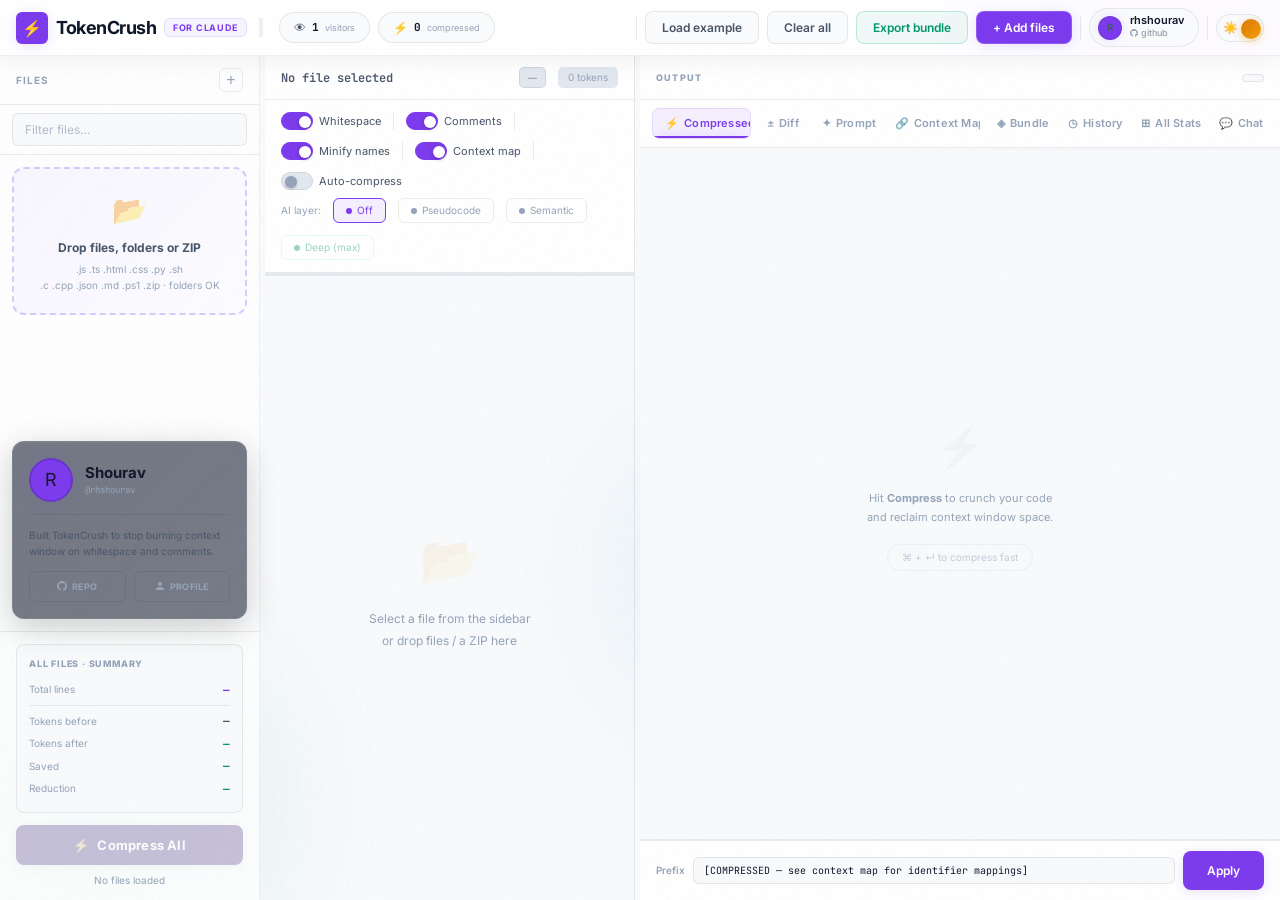
==== commit d84d03e3: "feat: add PowerShell (.ps1) and Shell (.sh) support - New language files: shell.js with shell, bash," ====
--- a/docs/index.html
+++ b/docs/index.html
@@ -1,5 +1,5 @@
 <!DOCTYPE html>
-<html lang="en">
+<html lang="en" data-theme="dark">
 <head>
 <meta charset="UTF-8">
 <script>
@@ -8,15 +8,15 @@
   if (isMobile) { window.location.href = 'game.html'; return; }
   try{
     var stored=localStorage.getItem('tokencrush-theme');
-    var theme=stored||'light';
+    var theme=stored||'dark';
     document.documentElement.setAttribute('data-theme',theme);
-  }catch(e){document.documentElement.setAttribute('data-theme','light');}
+  }catch(e){document.documentElement.setAttribute('data-theme','dark');}
 })();
 </script>
 <meta name="viewport" content="width=device-width,initial-scale=1.0">
 <title>TokenCrush — Smart Code Compressor for Claude</title>
 <meta name="description" content="TokenCrush strips whitespace, comments, and bloated identifiers from your code, then optionally lets Claude compress it further — so you can paste more files into a single prompt without burning your context window.">
-<meta name="theme-color" id="themeColorMeta" content="#0b0b0e">
+<meta name="theme-color" id="themeColorMeta" content="#0b1326">
 <link rel="icon" href="data:image/svg+xml,%3Csvg xmlns='http://www.w3.org/2000/svg' viewBox='0 0 64 64'%3E%3Crect width='64' height='64' rx='16' fill='%237c6dfa'/%3E%3Ctext x='32' y='44' font-size='34' text-anchor='middle' fill='white'%3E%E2%9A%A1%3C/text%3E%3C/svg%3E">
 <link rel="apple-touch-icon" href="apple-touch-icon.png">
 <meta property="og:type" content="website">
@@ -27,28 +27,44 @@
 <meta name="twitter:title" content="TokenCrush — Smart Code Compressor for Claude">
 <meta name="twitter:description" content="Strip whitespace, comments, and bloated identifiers from your code — then hand Claude more files per prompt without burning your context window.">
 <meta name="twitter:image" content="og-image.png">
+<link rel="preconnect" href="https://fonts.googleapis.com">
+<link rel="preconnect" href="https://fonts.gstatic.com" crossorigin>
+<link href="https://fonts.googleapis.com/css2?family=Inter:wght@400;500;600;700;800&family=JetBrains+Mono:wght@400;500;600&display=swap" rel="stylesheet">
 <link rel="stylesheet" href="styles.css">
-
 </head>
 <body>
 
-<!-- AI overlay -->
-<div class="ai-overlay" id="aiOverlay">
-  <div class="ai-card">
-    <div class="ai-spin"></div>
-    <h3>Claude is compressing your code</h3>
-    <p>Semantic analysis, identifier mapping, and logic summarization in progress.</p>
-      <div class="ai-progress-wrap">
-        <div class="ai-progress-track"><div class="ai-progress-fill" id="aiProg"></div></div>
+<!-- Animated Background Orbs -->
+<div class="orb-background">
+  <div class="orb orb-1"></div>
+  <div class="orb orb-2"></div>
+  <div class="orb orb-3"></div>
+</div>
+
+<!-- Noise Texture Overlay -->
+<div class="noise-overlay"></div>
+
+<!-- AI Overlay -->
+<div class="ai-overlay glassmorphism" id="aiOverlay">
+  <div class="ai-card glassmorphism">
+    <div class="ai-spinner">
+      <div class="ai-spinner-ring"></div>
+      <div class="ai-spinner-icon">⚡</div>
+    </div>
+    <h3 class="ai-title">Compressing your code</h3>
+    <p class="ai-desc">Semantic analysis, identifier mapping, and logic summarization in progress.</p>
+    <div class="ai-progress-wrap">
+      <div class="ai-progress-track"><div class="ai-progress-fill" id="aiProg"></div></div>
       <div class="ai-stage" id="aiStage">Initializing...</div>
     </div>
     <div class="ai-file-list" id="aiFileList"></div>
   </div>
 </div>
 
+<!-- Toast -->
 <div class="toast" id="toast"></div>
 
-<!-- Global drag overlay -->
+<!-- Drag Overlay -->
 <div class="drag-overlay" id="dragOverlay">
   <div class="drag-overlay-inner">
     <div class="drag-overlay-icon">📂</div>
@@ -58,74 +74,79 @@
 </div>
 
 <!-- Header -->
-<header>
+<header class="header glassmorphism">
   <a class="logo" href="#">
-    <div class="logo-icon">⚡</div>
+    <div class="logo-icon">
+      <span>⚡</span>
+    </div>
     <span class="logo-text">TokenCrush</span>
     <span class="logo-badge">FOR CLAUDE</span>
   </a>
+  
   <button class="sidebar-toggle" type="button" onclick="toggleSidebar()" aria-label="Toggle sidebar" title="Toggle sidebar">
     <svg viewBox="0 0 24 24" fill="none" stroke="currentColor" stroke-width="2">
       <path d="M3 12h18M3 6h18M3 18h18"/>
     </svg>
   </button>
 
-  <!-- Global session stats -->
+  <!-- Global Stats -->
   <div class="global-stats hidden" id="globalStats">
-    <div class="gs-chip">
-      <span class="gs-chip-icon">📁</span>
-      <span class="gs-chip-val" id="gsTotalFiles">0</span>
-      <span class="gs-chip-lbl">files</span>
-    </div>
-    <div class="gs-chip">
-      <span class="gs-chip-icon">💾</span>
-      <span class="gs-chip-val green" id="gsTotalSaved">0</span>
-      <span class="gs-chip-lbl">saved</span>
-    </div>
-    <div class="gs-chip">
-      <span class="gs-chip-icon">📊</span>
-      <span class="gs-chip-val green" id="gsAvgReduction">0%</span>
-      <span class="gs-chip-lbl">avg</span>
+    <div class="stat-chip">
+      <span class="stat-chip-icon">📁</span>
+      <span class="stat-chip-value" id="gsTotalFiles">0</span>
+      <span class="stat-chip-label">files</span>
+    </div>
+    <div class="stat-chip">
+      <span class="stat-chip-icon">💾</span>
+      <span class="stat-chip-value green" id="gsTotalSaved">0</span>
+      <span class="stat-chip-label">saved</span>
+    </div>
+    <div class="stat-chip">
+      <span class="stat-chip-icon">📊</span>
+      <span class="stat-chip-value green" id="gsAvgReduction">0%</span>
+      <span class="stat-chip-label">avg</span>
     </div>
   </div>
 
   <div class="stats-display" id="statsDisplay">
-    <div class="stats-chip" title="Visitor count">
-      <span class="stats-chip-icon">👁</span>
-      <span class="stats-chip-val" id="visitorCount">—</span>
-      <span class="stats-chip-lbl">visitors</span>
-    </div>
-    <div class="stats-chip" title="Files compressed across all sessions">
-      <span class="stats-chip-icon">⚡</span>
-      <span class="stats-chip-val" id="filesCompressedCount">0</span>
-      <span class="stats-chip-lbl">compressed</span>
-    </div>
-  </div>
-
-  <div class="hdr-right">
-    <span class="kbd"><kbd>⌘</kbd><kbd>↵</kbd> compress</span>
-    <span class="kbd"><kbd>⌘</kbd><kbd>F</kbd> find</span>
-    <div class="hdr-sep"></div>
-    <button class="btn" type="button" onclick="loadExample()">Load example</button>
-    <button class="btn" type="button" onclick="clearAll()">Clear all</button>
-    <button class="btn btn-green" type="button" onclick="exportBundle()">Export bundle</button>
-    <button class="btn btn-accent" type="button" onclick="triggerFileInput()">+ Add files</button>
+    <div class="stat-chip" title="Visitor count">
+      <span class="stat-chip-icon">👁</span>
+      <span class="stat-chip-value" id="visitorCount">—</span>
+      <span class="stat-chip-label">visitors</span>
+    </div>
+    <div class="stat-chip" title="Files compressed across all sessions">
+      <span class="stat-chip-icon">⚡</span>
+      <span class="stat-chip-value" id="filesCompressedCount">0</span>
+      <span class="stat-chip-label">compressed</span>
+    </div>
+  </div>
+
+  <div class="header-right">
+    <div class="kbd-hints">
+      <span class="kbd"><kbd>⌘</kbd><kbd>↵</kbd> compress</span>
+      <span class="kbd"><kbd>⌘</kbd><kbd>F</kbd> find</span>
+    </div>
+    <div class="header-divider"></div>
+    <button class="btn btn-magnetic" type="button" onclick="loadExample()">Load example</button>
+    <button class="btn btn-magnetic" type="button" onclick="clearAll()">Clear all</button>
+    <button class="btn btn-success btn-magnetic" type="button" onclick="exportBundle()">Export bundle</button>
+    <button class="btn btn-primary btn-magnetic" type="button" onclick="triggerFileInput()">+ Add files</button>
     <input type="file" id="globalFileInput" class="hidden" multiple accept=".js,.ts,.jsx,.tsx,.html,.css,.py,.json,.md,.txt,.c,.cpp,.h,.hpp,.zip" onchange="handleFileInputChange(this)">
     <input type="file" id="globalFolderInput" class="hidden" multiple webkitdirectory onchange="handleFolderInputChange(this)">
-    <div class="hdr-sep"></div>
+    <div class="header-divider"></div>
     <a class="author-chip" href="https://github.com/rhshourav/TC" target="_blank" rel="noopener" title="View on GitHub by @rhshourav">
-      <div class="ac-avatar">
+      <div class="author-avatar">
         <img src="https://github.com/rhshourav.png" alt="rhshourav" onerror="this.parentElement.textContent='R'">
       </div>
-      <div>
-        <div class="ac-name">rhshourav</div>
-        <div class="ac-gh">
+      <div class="author-info">
+        <div class="author-name">rhshourav</div>
+        <div class="author-gh">
           <svg width="8" height="8" viewBox="0 0 16 16" fill="currentColor"><path d="M8 0C3.58 0 0 3.58 0 8c0 3.54 2.29 6.53 5.47 7.59.4.07.55-.17.55-.38 0-.19-.01-.82-.01-1.49-2.01.37-2.53-.49-2.69-.94-.09-.23-.48-.94-.82-1.13-.28-.15-.68-.52-.01-.53.63-.01 1.08.58 1.23.82.72 1.21 1.87.87 2.33.66.07-.52.28-.87.51-1.07-1.78-.2-3.64-.89-3.64-3.95 0-.87.31-1.59.82-2.15-.08-.2-.36-1.02.08-2.12 0 0 .67-.21 2.2.82.64-.18 1.32-.27 2-.27.68 0 1.36.09 2 .27 1.53-1.04 2.2-.82 2.2-.82.44 1.1.16 1.92.08 2.12.51.56.82 1.27.82 2.15 0 3.07-1.87 3.75-3.65 3.95.29.25.54.73.54 1.48 0 1.07-.01 1.93-.01 2.2 0 .21.15.46.55.38A8.013 8.013 0 0016 8c0-4.42-3.58-8-8-8z"/></svg>
           github
         </div>
       </div>
     </a>
-    <div class="hdr-sep"></div>
+    <div class="header-divider"></div>
     <button class="theme-toggle" id="themeToggle" type="button" aria-pressed="false" aria-label="Switch to light mode" title="Switch to light mode">
       <span class="tt-track-icon tt-sun" aria-hidden="true">☀️</span>
       <span class="tt-track-icon tt-moon" aria-hidden="true">🌙</span>
@@ -134,46 +155,46 @@
   </div>
 </header>
 
+<!-- Workspace -->
 <div class="workspace">
 
-  <!-- Sidebar: File Manager -->
-  <div class="sidebar">
+  <!-- Sidebar -->
+  <aside class="sidebar glassmorphism" id="sidebar">
     <div class="sidebar-header">
       <span class="sidebar-title">Files</span>
-      <button class="add-file-btn" type="button" onclick="triggerFileInput()" title="Add files">+</button>
-    </div>
-
-    <!-- Search files -->
+      <button class="sidebar-add-btn" type="button" onclick="triggerFileInput()" title="Add files">+</button>
+    </div>
+
     <div class="search-bar">
       <input class="search-input" id="fileSearch" type="text" placeholder="Filter files…" oninput="filterFiles(this.value)">
     </div>
 
-    <div class="drop-zone" id="sidebarDrop" onclick="triggerFileInput()" ondragover="onDragOver(event,'sidebarDrop')" ondragleave="onDragLeave('sidebarDrop')" ondrop="onDrop(event,'sidebarDrop')">
-      <div class="dz-icon">📂</div>
-      <strong>Drop files, folders or ZIP</strong>
-      <p>.js .ts .html .css .py<br>.c .cpp .json .md .zip · folders OK</p>
+    <div class="drop-zone enhanced" id="sidebarDrop" onclick="triggerFileInput()" ondragover="onDragOver(event,'sidebarDrop')" ondragleave="onDragLeave('sidebarDrop')" ondrop="onDrop(event,'sidebarDrop')">
+      <div class="drop-zone-icon">📂</div>
+      <strong class="drop-zone-title">Drop files, folders or ZIP</strong>
+      <p class="drop-zone-sub">.js .ts .html .css .py .sh<br>.c .cpp .json .md .ps1 .zip · folders OK</p>
     </div>
 
     <div class="file-list" id="fileList"></div>
 
-    <!-- Author card -->
-    <div class="sidebar-author">
-      <div class="sa-top">
-        <div class="sa-avatar">
+    <!-- Author Card -->
+    <div class="sidebar-author glassmorphism">
+      <div class="author-top">
+        <div class="author-avatar-lg">
           <img src="https://github.com/rhshourav.png" alt="rhshourav" onerror="this.parentElement.textContent='R'">
         </div>
-        <div class="sa-info">
-          <div class="sa-name">Shourav</div>
-          <div class="sa-handle">@rhshourav</div>
-        </div>
-      </div>
-      <div class="sa-bio">Built TokenCrush to stop burning context window on whitespace and comments.</div>
-      <div class="sa-links">
-        <a class="sa-link" href="https://github.com/rhshourav/TC" target="_blank" rel="noopener">
+        <div class="author-details">
+          <div class="author-display-name">Shourav</div>
+          <div class="author-handle">@rhshourav</div>
+        </div>
+      </div>
+      <div class="author-bio">Built TokenCrush to stop burning context window on whitespace and comments.</div>
+      <div class="author-links">
+        <a class="author-link" href="https://github.com/rhshourav/TC" target="_blank" rel="noopener">
           <svg width="10" height="10" viewBox="0 0 16 16" fill="currentColor"><path d="M8 0C3.58 0 0 3.58 0 8c0 3.54 2.29 6.53 5.47 7.59.4.07.55-.17.55-.38 0-.19-.01-.82-.01-1.49-2.01.37-2.53-.49-2.69-.94-.09-.23-.48-.94-.82-1.13-.28-.15-.68-.52-.01-.53.63-.01 1.08.58 1.23.82.72 1.21 1.87.87 2.33.66.07-.52.28-.87.51-1.07-1.78-.2-3.64-.89-3.64-3.95 0-.87.31-1.59.82-2.15-.08-.2-.36-1.02.08-2.12 0 0 .67-.21 2.2.82.64-.18 1.32-.27 2-.27.68 0 1.36.09 2 .27 1.53-1.04 2.2-.82 2.2-.82.44 1.1.16 1.92.08 2.12.51.56.82 1.27.82 2.15 0 3.07-1.87 3.75-3.65 3.95.29.25.54.73.54 1.48 0 1.07-.01 1.93-.01 2.2 0 .21.15.46.55.38A8.013 8.013 0 0016 8c0-4.42-3.58-8-8-8z"/></svg>
           Repo
         </a>
-        <a class="sa-link" href="https://github.com/rhshourav" target="_blank" rel="noopener">
+        <a class="author-link" href="https://github.com/rhshourav" target="_blank" rel="noopener">
           <svg width="10" height="10" viewBox="0 0 24 24" fill="currentColor"><path d="M12 12c2.7 0 4.8-2.1 4.8-4.8S14.7 2.4 12 2.4 7.2 4.5 7.2 7.2 9.3 12 12 12zm0 2.4c-3.2 0-9.6 1.6-9.6 4.8v2.4h19.2v-2.4c0-3.2-6.4-4.8-9.6-4.8z"/></svg>
           Profile
         </a>
@@ -181,7 +202,6 @@
     </div>
 
     <div class="sidebar-footer">
-      <!-- Global token summary panel -->
       <div class="global-tok-panel" id="globalTokPanel">
         <div class="gtp-title">All Files · Summary</div>
         <div class="gtp-row">
@@ -206,17 +226,17 @@
           <span class="gtp-val green" id="gtpReduction">—</span>
         </div>
       </div>
-      <button class="compress-all-btn" id="compressAllBtn" type="button" onclick="compressAll()" disabled>
+      <button class="compress-all-btn enhanced" id="compressAllBtn" type="button" onclick="compressAll()" disabled>
         <span>⚡</span> Compress All
       </button>
       <div class="file-count-badge" id="fileCountBadge">No files loaded</div>
     </div>
-  </div>
-
-  <!-- Resize handle: sidebar / editor -->
+  </aside>
+
+  <!-- Resize Handle -->
   <div class="resize-handle" id="rh1" title="Drag to resize"></div>
 
-  <!-- Center: Editor -->
+  <!-- Editor Panel -->
   <div class="editor-panel" id="editorPanel">
     <div class="editor-header">
       <span class="editor-filename" id="editorFilename">No file selected</span>
@@ -225,55 +245,53 @@
     </div>
 
     <div class="controls-bar">
-      <div class="ctrl-row1">
-        <div class="tgl-grp">
-          <label class="tgl"><input type="checkbox" id="tglWS" checked><span class="tgl-s"></span></label>
-          <span class="tgl-lbl">Whitespace</span>
-        </div>
-        <div class="sep"></div>
-        <div class="tgl-grp">
-          <label class="tgl"><input type="checkbox" id="tglCmt" checked><span class="tgl-s"></span></label>
-          <span class="tgl-lbl">Comments</span>
-        </div>
-        <div class="sep"></div>
-        <div class="tgl-grp">
-          <label class="tgl"><input type="checkbox" id="tglRename" checked><span class="tgl-s"></span></label>
-          <span class="tgl-lbl">Minify names</span>
-        </div>
-        <div class="sep"></div>
-        <div class="tgl-grp">
-          <label class="tgl"><input type="checkbox" id="tglCtx" checked><span class="tgl-s"></span></label>
-          <span class="tgl-lbl">Context map</span>
-        </div>
-        <div class="sep"></div>
-        <div class="tgl-grp">
-          <label class="tgl"><input type="checkbox" id="tglAutoCompress"><span class="tgl-s"></span></label>
-          <span class="tgl-lbl">Auto-compress</span>
-        </div>
-      </div>
-      <div class="ctrl-row2">
-        <span class="ai-lbl">AI layer:</span>
-        <div class="spill active" data-s="none" onclick="setStrategy('none',this)"><span class="sd"></span>Off</div>
-        <div class="spill" data-s="pseudo" onclick="setStrategy('pseudo',this)"><span class="sd"></span>Pseudocode</div>
-        <div class="spill" data-s="semantic" onclick="setStrategy('semantic',this)"><span class="sd"></span>Semantic</div>
-        <div class="spill" data-s="deep" onclick="setStrategy('deep',this)"><span class="sd"></span>Deep (max)</div>
-      </div>
-    </div>
-
-    <!-- Token budget bar -->
+      <div class="ctrl-row">
+        <div class="toggle-group">
+          <label class="toggle"><input type="checkbox" id="tglWS" checked><span class="toggle-track"></span></label>
+          <span class="toggle-label">Whitespace</span>
+        </div>
+        <div class="ctrl-divider"></div>
+        <div class="toggle-group">
+          <label class="toggle"><input type="checkbox" id="tglCmt" checked><span class="toggle-track"></span></label>
+          <span class="toggle-label">Comments</span>
+        </div>
+        <div class="ctrl-divider"></div>
+        <div class="toggle-group">
+          <label class="toggle"><input type="checkbox" id="tglRename" checked><span class="toggle-track"></span></label>
+          <span class="toggle-label">Minify names</span>
+        </div>
+        <div class="ctrl-divider"></div>
+        <div class="toggle-group">
+          <label class="toggle"><input type="checkbox" id="tglCtx" checked><span class="toggle-track"></span></label>
+          <span class="toggle-label">Context map</span>
+        </div>
+        <div class="ctrl-divider"></div>
+        <div class="toggle-group">
+          <label class="toggle"><input type="checkbox" id="tglAutoCompress"><span class="toggle-track"></span></label>
+          <span class="toggle-label">Auto-compress</span>
+        </div>
+      </div>
+      <div class="ctrl-row ai-row">
+        <span class="ai-label">AI layer:</span>
+        <div class="pill active" data-s="none" onclick="setStrategy('none',this)"><span class="pill-dot"></span>Off</div>
+        <div class="pill" data-s="pseudo" onclick="setStrategy('pseudo',this)"><span class="pill-dot"></span>Pseudocode</div>
+        <div class="pill" data-s="semantic" onclick="setStrategy('semantic',this)"><span class="pill-dot"></span>Semantic</div>
+        <div class="pill" data-s="deep" onclick="setStrategy('deep',this)"><span class="pill-dot"></span>Deep (max)</div>
+      </div>
+    </div>
+
     <div class="budget-bar-wrap" id="budgetBarWrap" title="">
       <div class="budget-bar-fill" id="budgetBarFill"></div>
     </div>
 
     <div class="code-wrap" id="codeWrap" ondragover="onDragOver(event,'codeWrap')" ondragleave="onDragLeave('codeWrap')" ondrop="onDrop(event,'codeWrap')">
       <div class="empty-drop" id="editorEmpty">
-        <div class="ed-icon">📂</div>
+        <div class="empty-drop-icon">📂</div>
         <p>Select a file from the sidebar<br>or drop files / a ZIP here</p>
       </div>
       <textarea class="code-editor hidden" id="codeEditor" placeholder="// Paste code here or select a file…" oninput="onEditorInput()"></textarea>
 
-      <!-- Find bar -->
-      <div class="find-bar" id="findBar">
+      <div class="find-bar enhanced" id="findBar">
         <div class="find-row">
           <input id="findInput" type="text" placeholder="Find…" oninput="doFind()" class="find-input">
           <span class="find-info" id="findInfo">0/0</span>
@@ -289,71 +307,65 @@
       </div>
     </div>
 
-    <!-- Editor meta: line/char count -->
     <div class="editor-meta-row hidden" id="editorMetaRow">
-      <span class="em-stat">Lines: <span id="emLines">0</span></span>
-      <span class="em-stat">Chars: <span id="emChars">0</span></span>
-      <span class="em-stat">Cursor: <span id="emCursor">1:1</span></span>
-    </div>
-  </div>
-
-  <!-- Resize handle: editor / output -->
+      <span class="meta-stat">Lines: <span id="emLines">0</span></span>
+      <span class="meta-stat">Chars: <span id="emChars">0</span></span>
+      <span class="meta-stat">Cursor: <span id="emCursor">1:1</span></span>
+    </div>
+  </div>
+
+  <!-- Resize Handle -->
   <div class="resize-handle" id="rh2" title="Drag to resize"></div>
 
-  <!-- Right: Output -->
-  <div class="output-panel" id="outputPanel">
-
-    <!-- Header -->
-    <div class="out-header">
-      <span class="out-header-label">Output</span>
-      <span class="out-filename-pill" id="outFilename" title=""></span>
-    </div>
-
-    <!-- Tabs -->
-    <div class="out-tabs">
-      <div class="out-tab active" data-tab="compressed" onclick="switchTab('compressed',this)">
+  <!-- Output Panel -->
+  <div class="output-panel glassmorphism" id="outputPanel">
+    <div class="output-header">
+      <span class="output-label">Output</span>
+      <span class="output-filename" id="outFilename" title=""></span>
+    </div>
+
+    <div class="output-tabs">
+      <div class="tab animated active" data-tab="compressed" onclick="switchTab('compressed',this)">
         <span class="tab-icon">⚡</span>Compressed
       </div>
-      <div class="out-tab" data-tab="diff" onclick="switchTab('diff',this)">
+      <div class="tab animated" data-tab="diff" onclick="switchTab('diff',this)">
         <span class="tab-icon">±</span>Diff
       </div>
-      <div class="out-tab" data-tab="prompt" onclick="switchTab('prompt',this)">
+      <div class="tab animated" data-tab="prompt" onclick="switchTab('prompt',this)">
         <span class="tab-icon">✦</span>Prompt
       </div>
-      <div class="out-tab" data-tab="context" onclick="switchTab('context',this)">
+      <div class="tab animated" data-tab="context" onclick="switchTab('context',this)">
         <span class="tab-icon">🔗</span>Context Map
       </div>
-      <div class="out-tab" data-tab="bundle" onclick="switchTab('bundle',this)">
+      <div class="tab animated" data-tab="bundle" onclick="switchTab('bundle',this)">
         <span class="tab-icon">◈</span>Bundle
       </div>
-      <div class="out-tab" data-tab="history" onclick="switchTab('history',this)">
+      <div class="tab animated" data-tab="history" onclick="switchTab('history',this)">
         <span class="tab-icon">◷</span>History
       </div>
-      <div class="out-tab" data-tab="allstats" onclick="switchTab('allstats',this)">
+      <div class="tab animated" data-tab="allstats" onclick="switchTab('allstats',this)">
         <span class="tab-icon">⊞</span>All Stats
       </div>
-      <div class="out-tab" data-tab="chat" onclick="switchTab('chat',this)">
+      <div class="tab animated" data-tab="chat" onclick="switchTab('chat',this)">
         <span class="tab-icon">💬</span>Chat
       </div>
     </div>
 
-    <!-- Progress strip -->
     <div class="progress-strip"><div class="progress-fill" id="progressFill"></div></div>
 
-    <!-- Content area -->
-    <div class="out-content">
-      <div class="out-empty" id="outEmpty">
-        <div class="oe-icon">⚡</div>
+    <div class="output-content">
+      <div class="output-empty" id="outEmpty">
+        <div class="output-empty-icon">⚡</div>
         <p>Hit <strong>Compress</strong> to crunch your code<br>and reclaim context window space.</p>
-        <span class="out-empty-hint">⌘ + ↵ to compress fast</span>
-      </div>
-      <textarea class="out-code hidden" id="outCode" readonly></textarea>
+        <span class="output-empty-hint">⌘ + ↵ to compress fast</span>
+      </div>
+      <textarea class="output-code hidden" id="outCode" readonly></textarea>
       <div class="diff-view" id="diffView"></div>
       <div class="prompt-view" id="promptView"></div>
       <div class="context-view" id="contextView"></div>
       <div class="bundle-view" id="bundleView"></div>
       <div class="history-view" id="historyView"></div>
-      <div class="diff-view" id="allstatsView"></div>
+      <div class="allstats-view" id="allstatsView"></div>
       <div class="chat-panel hidden" id="chatPanel">
         <div class="chat-status" id="chatStatus">
           <div class="chat-model-info">
@@ -363,7 +375,19 @@
               <div class="chat-model-size">~300MB · Runs in your browser</div>
             </div>
           </div>
-          <button class="btn btn-accent chat-download-btn" id="chatDownloadBtn" type="button" onclick="chatDownloadModel()">Download Model</button>
+          <div class="chat-requirements" id="chatRequirements">
+            <div class="chat-req-item" id="reqWebGPU">
+              <span class="chat-req-icon">⏳</span>
+              <span class="chat-req-label">WebGPU</span>
+              <span class="chat-req-status">Checking...</span>
+            </div>
+            <div class="chat-req-item" id="reqMemory">
+              <span class="chat-req-icon">⏳</span>
+              <span class="chat-req-label">Memory</span>
+              <span class="chat-req-status">Checking...</span>
+            </div>
+          </div>
+          <button class="btn btn-primary chat-download-btn btn-glow" id="chatDownloadBtn" type="button" onclick="chatDownloadModel()">Download Model</button>
           <div class="chat-progress hidden" id="chatProgress">
             <div class="chat-progress-track"><div class="chat-progress-fill" id="chatProgressFill"></div></div>
             <div class="chat-progress-text" id="chatProgressText">Preparing...</div>
@@ -396,32 +420,30 @@
       </div>
     </div>
 
-    <!-- AI summary -->
-    <div class="pseudo-bar" id="pseudoBar">
-      <div class="pseudo-lbl">AI Summary</div>
-      <div class="pseudo-text" id="pseudoText"></div>
-    </div>
-
-    <!-- Stats block -->
-    <div class="stats-bar" id="statsBar">
+    <div class="ai-summary" id="pseudoBar">
+      <div class="ai-summary-label">AI Summary</div>
+      <div class="ai-summary-text" id="pseudoText"></div>
+    </div>
+
+    <div class="stats-bar glassmorphism" id="statsBar">
       <div class="stats-grid">
-        <div class="stat-card">
-          <div class="stat-v neutral" id="sIn">0</div>
-          <div class="stat-l">Input tokens</div>
-        </div>
-        <div class="stat-card">
-          <div class="stat-v g" id="sOut">0</div>
-          <div class="stat-l">Output tokens</div>
-        </div>
-        <div class="stat-card">
-          <div class="stat-v a" id="sPct">0%</div>
-          <div class="stat-l">Reduction</div>
-        </div>
-      </div>
-      <div class="stats-bottom-row">
+        <div class="stat-card stat-card-glow">
+          <div class="stat-value neutral" id="sIn">0</div>
+          <div class="stat-label">Input tokens</div>
+        </div>
+        <div class="stat-card stat-card-glow">
+          <div class="stat-value green" id="sOut">0</div>
+          <div class="stat-label">Output tokens</div>
+        </div>
+        <div class="stat-card stat-card-glow">
+          <div class="stat-value accent" id="sPct">0%</div>
+          <div class="stat-label">Reduction</div>
+        </div>
+      </div>
+      <div class="stats-bottom">
         <div class="gauge-wrap">
           <div class="gauge-header">
-            <span class="gauge-lbl" id="gaugeLbl">Tokens used</span>
+            <span class="gauge-label" id="gaugeLbl">Tokens used</span>
             <span class="gauge-pct" id="gaugePct">—</span>
           </div>
           <div class="gauge-track">
@@ -429,32 +451,29 @@
           </div>
         </div>
         <div class="savings-badge" id="savingsBadge">-0</div>
-        <button class="copy-btn" id="copyBtn" type="button" onclick="copyOutput()">Copy</button>
-      </div>
-    </div>
-
-    <!-- Context map drawer -->
+        <button class="copy-btn btn-glow" id="copyBtn" type="button" onclick="copyOutput()">Copy</button>
+      </div>
+    </div>
+
     <div class="ctx-drawer" id="ctxDrawer">
-      <div class="ctx-drawer-hdr" onclick="toggleCtx()">
+      <div class="ctx-drawer-header" onclick="toggleCtx()">
         <span class="ctx-drawer-title">Identifier map</span>
         <span class="ctx-badge" id="ctxBadge">0</span>
-        <span class="ctx-chev" id="ctxChev">▲</span>
+        <span class="ctx-chevron" id="ctxChev">▲</span>
       </div>
       <div class="ctx-body" id="ctxBody"></div>
     </div>
 
-    <!-- Prefix row -->
     <div class="prefix-row">
-      <span class="prefix-lbl">Prefix</span>
+      <span class="prefix-label">Prefix</span>
       <input class="prefix-input" id="prefixInput" type="text" value="[COMPRESSED — see context map for identifier mappings]">
-      <button class="btn btn-accent btn-apply" type="button" onclick="rebuildPrompt()">Apply</button>
-    </div>
-  </div>
-  </div>
-
-  <div class="sidebar-overlay" onclick="toggleSidebar()"></div>
+      <button class="btn btn-primary btn-apply btn-glow" type="button" onclick="rebuildPrompt()">Apply</button>
+    </div>
+  </div>
+</div>
+
+<div class="sidebar-overlay" onclick="toggleSidebar()"></div>
 
 <script type="module" src="js/app.js"></script>
-
 </body>
 </html>
--- a/docs/styles.css
+++ b/docs/styles.css
@@ -1,1375 +1,3278 @@
-@font-face {
-  font-family: 'Monr';
-  src: url('font/Monr.otf') format('opentype');
-  font-weight: normal;
-  font-style: normal;
-  font-display: swap;
-}
-
-/* ── TOKENS ── */
-:root{
-  --bg:#0b0b0e;
-  --surface:#141418;
-  --surface2:#1e1e26;
-  --surface3:#28282f;
-  --border:rgba(255,255,255,0.07);
-  --border2:rgba(255,255,255,0.13);
-  --border3:rgba(255,255,255,0.22);
-  --text:#ededf0;
-  --text2:#a0a0aa;
-  --muted:#606068;
-  --accent:#7c6dfa;
-  --accent2:#a393ff;
-  --accent-dim:rgba(124,109,250,0.12);
-  --lavender:#d3c5f6;
-  --lavender-dim:rgba(211,197,246,0.15);
-  --velvet:#3b2a60;
-  --velvet-dim:rgba(59,42,96,0.20);
-  --green:#3ecf8e;
-  --green-dim:rgba(62,207,142,0.10);
-  --red:#f05252;
-  --amber:#f5a623;
-  --amber-dim:rgba(245,166,35,0.10);
-  --mono:'JetBrains Mono','Fira Code','Cascadia Code',monospace;
-  --radius:8px;
-  --radius-lg:12px;
-  --shadow-card:none;
-  --sidebar-w:228px;
-  --header-h:52px;
-  --out-w:50%;
-}
-:root[data-theme="light"]{
-  --bg:#f4f4f7;
-  --surface:#ffffff;
-  --surface2:#f0f0f3;
-  --surface3:#e6e6ec;
-  --border:rgba(20,20,30,0.08);
-  --border2:rgba(20,20,30,0.14);
-  --border3:rgba(20,20,30,0.26);
-  --text:#14141a;
-  --text2:#55555f;
-  --muted:#84848d;
-  --accent:#5b3fe0;
-  --accent2:#4c2fd1;
-  --accent-dim:rgba(91,63,224,0.08);
-  --lavender:#c0a8f0;
-  --lavender-dim:rgba(192,168,240,0.20);
-  --velvet:#4a3570;
-  --velvet-dim:rgba(74,53,112,0.15);
-  --green:#0c8a57;
-  --green-dim:rgba(12,138,87,0.09);
-  --red:#c4314f;
-  --amber:#9c6500;
-  --amber-dim:rgba(156,101,0,0.09);
-  --shadow-card:0 16px 40px -12px rgba(20,20,30,0.16);
-}
-
-/* ── RESET ── */
-*{box-sizing:border-box;margin:0;padding:0}
-html,body{height:100%;overflow:hidden}
-body{
-  background:var(--bg);color:var(--text);
-  font-family:-apple-system,'Inter',sans-serif;
-  font-size:13px;line-height:1.5;
-}
-
-/* ── TRANSITIONS ── */
-body,header,.sidebar,.sidebar-header,.sidebar-footer,
-.editor-panel,.editor-header,.controls-bar,.output-panel,
-.out-header,.out-tabs,.stats-bar,.prefix-row,.ctx-drawer,
-.pseudo-bar,.ai-card,.toast,.drop-zone,.file-item,textarea,
-.stat-card,.stat-v,.savings-badge,.copy-btn,.gauge-fill{
-  transition:background-color .2s,border-color .2s,color .2s,transform .2s,box-shadow .2s;
-}
-
-/* ── ANIMATIONS ── */
-@keyframes fadeSlideIn{
-  from{opacity:0;transform:translateY(8px)}
-  to{opacity:1;transform:translateY(0)}
-}
-@keyframes scaleIn{
-  from{opacity:0;transform:scale(.96)}
-  to{opacity:1;transform:scale(1)}
-}
-@keyframes shimmer{
-  0%{background-position:-200% center}
-  100%{background-position:200% center}
-}
-@keyframes countUp{
-  from{opacity:0;transform:translateY(4px)}
-  to{opacity:1;transform:translateY(0)}
-}
-@keyframes tabActive{
-  from{background-position:0% 100%}
-  to{background-position:100% 100%}
-}
-@keyframes borderGlow{
-  0%,100%{border-color:rgba(124,109,250,0.3);box-shadow:0 0 8px rgba(124,109,250,0.1)}
-  50%{border-color:rgba(124,109,250,0.6);box-shadow:0 0 16px rgba(124,109,250,0.2)}
-}
-
-/* ── HEADER ── */
-header{
-  height:var(--header-h);border-bottom:1px solid var(--border);
-  display:flex;align-items:center;padding:0 16px;gap:12px;
-  flex-shrink:0;position:relative;z-index:50;
-  background:var(--surface);
-}
-.logo{display:flex;align-items:center;gap:9px;text-decoration:none}
-.logo-icon{
-  width:26px;height:26px;background:var(--accent);border-radius:7px;
-  display:flex;align-items:center;justify-content:center;font-size:13px;flex-shrink:0;
-}
-.logo-text{font-family:'Monr', var(--mono);font-weight:700;font-size:16px;letter-spacing:-.4px;color:var(--text);text-shadow:0 0 12px rgba(211,197,246,0.4)}
-.logo-badge{
-  font-size:9px;background:var(--accent-dim);color:var(--accent2);
-  border:1px solid rgba(124,109,250,.25);border-radius:4px;
-  padding:2px 6px;font-weight:600;letter-spacing:.6px;
-}
-.hdr-right{margin-left:auto;display:flex;align-items:center;gap:6px}
-.btn{
-  padding:6px 14px;border-radius:var(--radius);border:1px solid rgba(211,197,246,0.3);
-  background:linear-gradient(135deg, var(--velvet-dim), var(--lavender-dim));
-  color:var(--text2);font-size:11px;font-weight:500;
-  cursor:pointer;transition:all .2s cubic-bezier(.4,0,.2,1);white-space:nowrap;
-  backdrop-filter:blur(12px);
-  box-shadow:0 2px 8px rgba(59,42,96,0.15), inset 0 1px 0 rgba(211,197,246,0.2);
-  position:relative;overflow:hidden;
-  user-select:none;
-}
-.btn:active:not(:disabled){
-  transform:scale(.97);
-  box-shadow:0 1px 4px rgba(59,42,96,0.1), inset 0 1px 0 rgba(211,197,246,0.15);
-}
-.btn::before{
-  content:'';position:absolute;inset:0;
-  background:linear-gradient(135deg, transparent 40%, rgba(211,197,246,0.1) 100%);
-  pointer-events:none;
-}
-.btn:hover{
-  border-color:rgba(211,197,246,0.5);
-  color:var(--text);
-  box-shadow:0 4px 16px rgba(59,42,96,0.25), inset 0 1px 0 rgba(211,197,246,0.3);
-  transform:translateY(-1px);
-}
-.btn-accent{
-  background:linear-gradient(135deg, var(--velvet), var(--accent), var(--accent2));
-  border-color:rgba(211,197,246,0.5);color:#fff;
-  box-shadow:0 0 16px rgba(124,109,250,0.4), 0 2px 8px rgba(59,42,96,0.2);
-  animation:btnGlow 2s ease-in-out infinite;
-}
-@keyframes btnGlow{
-  0%,100%{box-shadow:0 0 16px rgba(124,109,250,0.4), 0 2px 8px rgba(59,42,96,0.2)}
-  50%{box-shadow:0 0 24px rgba(124,109,250,0.6), 0 4px 12px rgba(59,42,96,0.3)}
-}
-.btn-accent:hover{
-  border-color:rgba(211,197,246,0.7);
-  box-shadow:0 0 24px rgba(124,109,250,0.6), 0 4px 16px rgba(59,42,96,0.3);
-  transform:translateY(-1px);
-}
-.btn-green{
-  background:linear-gradient(135deg, rgba(62,207,142,0.1), rgba(62,207,142,0.05));
-  border-color:rgba(62,207,142,0.4);color:var(--green);
-}
-.btn-green:hover{
-  border-color:rgba(62,207,142,0.6);
-  box-shadow:0 0 16px rgba(62,207,142,0.3), 0 2px 8px rgba(59,42,96,0.15);
-  transform:translateY(-1px);
-}
-.btn-sm{padding:4px 10px;font-size:10px}
-.btn-apply{flex-shrink:0;font-size:10px;padding:6px 12px}
-.hidden{display:none}
-.hdr-sep{width:1px;height:22px;background:var(--border2);flex-shrink:0}
-
-/* ── THEME TOGGLE ── */
-.theme-toggle{
-  position:relative;width:44px;height:24px;flex-shrink:0;padding:0;
-  border-radius:13px;border:1px solid rgba(211,197,246,0.3);
-  background:linear-gradient(135deg, var(--velvet-dim), var(--lavender-dim));
-  cursor:pointer;transition:all .2s;
-  backdrop-filter:blur(12px);
-  box-shadow:0 2px 8px rgba(59,42,96,0.15), inset 0 1px 0 rgba(211,197,246,0.2);
-}
-.theme-toggle:hover{border-color:rgba(211,197,246,0.5)}
-.theme-toggle:focus-visible{outline:2px solid var(--accent);outline-offset:2px}
-.theme-toggle .tt-track-icon{position:absolute;top:50%;transform:translateY(-50%);font-size:10px;line-height:1;opacity:.4;transition:opacity .2s;pointer-events:none}
-.theme-toggle .tt-sun{left:5px}
-.theme-toggle .tt-moon{right:5px}
-.theme-toggle .tt-knob{
-  position:absolute;z-index:1;top:2px;left:2px;width:20px;height:20px;border-radius:50%;
-  background:linear-gradient(135deg, var(--velvet), var(--accent), var(--accent2));
-  box-shadow:0 0 12px rgba(124,109,250,0.6), 0 2px 4px rgba(59,42,96,0.3);
-  transition:transform .25s cubic-bezier(.4,0,.2,1),background-color .2s, box-shadow .2s;
-}
-:root[data-theme="light"] .theme-toggle .tt-knob{
-  transform:translateX(20px);
-  background:linear-gradient(135deg, var(--velvet), var(--amber), #f5a623);
-  box-shadow:0 0 12px rgba(245,166,35,0.6), 0 2px 4px rgba(59,42,96,0.3);
-}
-:root[data-theme="dark"] .theme-toggle .tt-moon{opacity:1}
-:root[data-theme="light"] .theme-toggle .tt-sun{opacity:1}
-
-/* ── LAYOUT ── */
-.workspace{display:flex;height:calc(100vh - var(--header-h))}
-
-/* ── SIDEBAR ── */
-.sidebar{
-  width:var(--sidebar-w);flex-shrink:0;border-right:1px solid var(--border);
-  display:flex;flex-direction:column;background:var(--surface);
-}
-.sidebar-header{
-  padding:10px 12px;border-bottom:1px solid var(--border);
-  display:flex;align-items:center;gap:6px;
-}
-.sidebar-title{font-size:10px;font-weight:700;color:var(--muted);text-transform:uppercase;letter-spacing:.8px;flex:1}
-.add-file-btn{
-  width:20px;height:20px;border-radius:5px;border:1px solid var(--border2);
-  background:transparent;color:var(--muted);cursor:pointer;
-  display:flex;align-items:center;justify-content:center;font-size:14px;
-  line-height:1;transition:all .15s;
-}
-.add-file-btn:hover{border-color:var(--accent);color:var(--accent2)}
-
-/* ── DROP ZONE ── */
-.drop-zone{
-  margin:10px;border:1.5px dashed var(--border2);border-radius:var(--radius-lg);
-  padding:16px 10px;text-align:center;cursor:pointer;transition:all .2s;flex-shrink:0;
-}
-.drop-zone:hover,.drop-zone.drag-over{border-color:var(--accent);background:var(--accent-dim)}
-.drop-zone .dz-icon{font-size:20px;margin-bottom:6px;opacity:.5}
-.drop-zone p{font-size:10px;color:var(--muted);line-height:1.5}
-.drop-zone strong{color:var(--text2);display:block;font-size:11px;margin-bottom:3px}
-.drop-zone input[type=file]{display:none}
-
-/* ── FILE LIST ── */
-.file-list{flex:1;overflow-y:auto;padding:4px 6px}
-.file-list::-webkit-scrollbar{width:3px}
-.file-list::-webkit-scrollbar-thumb{background:var(--border2);border-radius:2px}
-.file-item{
-  display:flex;align-items:center;gap:7px;padding:7px 8px;
-  border-radius:var(--radius);cursor:pointer;transition:all .15s;
-  margin-bottom:2px;position:relative;border:1px solid transparent;
-}
-.file-item:hover{background:var(--surface2);transform:translateX(2px)}
-.file-item.active{background:var(--accent-dim);border-color:rgba(124,109,250,.2)}
-.file-item .fi-icon{font-size:13px;flex-shrink:0;width:16px;text-align:center}
-.file-item .fi-name{flex:1;font-size:11px;font-weight:500;white-space:nowrap;overflow:hidden;text-overflow:ellipsis;font-family:var(--mono)}
-.file-item .fi-size{font-size:9px;color:var(--muted);flex-shrink:0}
-.file-item .fi-del{
-  opacity:0;font-size:11px;color:var(--muted);cursor:pointer;padding:2px;
-  border-radius:3px;flex-shrink:0;background:none;border:none;transition:.15s;
-}
-.file-item:hover .fi-del{opacity:1}
-.file-item .fi-del:hover{color:var(--red);background:rgba(240,82,82,.15)}
-.fi-status{width:6px;height:6px;border-radius:50%;flex-shrink:0;transition:background .3s}
-.fi-status.done{background:var(--green)}
-.fi-status.pending{background:var(--muted)}
-.fi-status.processing{background:var(--amber);animation:pulse 1s infinite}
-.fi-status.error{background:var(--red)}
-@keyframes pulse{0%,100%{opacity:1}50%{opacity:.3}}
-
-/* ── FOLDER ITEMS ── */
-.folder-item{
-  display:flex;align-items:center;gap:6px;padding:5px 8px;
-  border-radius:var(--radius);cursor:pointer;transition:all .15s;
-  margin-bottom:1px;position:relative;border:1px solid transparent;
-  user-select:none;
-}
-.folder-item:hover{background:var(--surface2);transform:translateX(2px)}
-.folder-item.drag-over-folder{border-color:var(--accent);background:var(--accent-dim)}
-.folder-toggle{
-  font-size:9px;color:var(--muted);flex-shrink:0;
-  width:12px;text-align:center;transition:transform .15s;
-  line-height:1;
-}
-.folder-toggle.open{transform:rotate(90deg)}
-.folder-icon{font-size:13px;flex-shrink:0;width:16px;text-align:center}
-.folder-name{flex:1;font-size:11px;font-weight:600;white-space:nowrap;overflow:hidden;text-overflow:ellipsis;font-family:var(--mono);color:var(--text2)}
-.folder-count{font-size:9px;color:var(--muted);flex-shrink:0}
-.folder-del{
-  opacity:0;font-size:11px;color:var(--muted);cursor:pointer;padding:2px;
-  border-radius:3px;flex-shrink:0;background:none;border:none;transition:.15s;
-}
-.folder-item:hover .folder-del{opacity:1}
-.folder-del:hover{color:var(--red);background:rgba(240,82,82,.15)}
-
-.folder-children{overflow:hidden;transition:max-height .2s cubic-bezier(.4,0,.2,1)}
-.folder-children.collapsed{max-height:0!important}
-
-.file-item.indented{padding-left:calc(8px + var(--depth,0)*16px)}
-.folder-item.indented{padding-left:calc(8px + var(--depth,0)*16px)}
-
-/* Root-level files (depth 0) keep normal padding */
-.file-item[data-depth="0"]{padding-left:8px}
-.folder-item[data-depth="0"]{padding-left:8px}
-
-/* ── SIDEBAR FOOTER ── */
-.sidebar-footer{border-top:1px solid var(--border);padding:10px 12px;flex-shrink:0}
-.compress-all-btn{
-  width:100%;padding:8px;border-radius:var(--radius);background:var(--accent);
-  border:none;color:#fff;font-size:12px;font-weight:700;cursor:pointer;
-  transition:all .2s;display:flex;align-items:center;justify-content:center;
-  gap:6px;letter-spacing:.1px;
-}
-.compress-all-btn:hover:not(:disabled){background:var(--accent2);transform:translateY(-1px);box-shadow:0 4px 16px rgba(124,109,250,0.4)}
-.compress-all-btn:active:not(:disabled){transform:translateY(0) scale(.98)}
-.compress-all-btn:disabled{opacity:.4;cursor:not-allowed}
-.file-count-badge{margin-top:6px;text-align:center;font-size:10px;color:var(--muted)}
-
-/* ── GLOBAL STATS (header pill chips) ── */
-.global-stats{
-  display:flex;align-items:center;gap:6px;padding:0 2px;
-}
-.gs-chip{
-  display:flex;align-items:center;gap:5px;
-  padding:4px 12px;border-radius:24px;
-  background:linear-gradient(135deg, var(--velvet-dim), var(--lavender-dim));
-  border:1px solid rgba(211,197,246,0.3);
-  font-size:10px;color:var(--text2);
-  white-space:nowrap;transition:all .25s cubic-bezier(.4,0,.2,1);
-  backdrop-filter:blur(12px);
-  box-shadow:0 2px 8px rgba(59,42,96,0.15), inset 0 1px 0 rgba(211,197,246,0.2);
-  position:relative;overflow:hidden;
-  animation:chipGlow 3s ease-in-out infinite;
-}
-.gs-chip::before{
-  content:'';position:absolute;inset:0;border-radius:24px;
-  background:linear-gradient(135deg, transparent 40%, rgba(211,197,246,0.12) 100%);
-  pointer-events:none;
-}
-.gs-chip:hover{
-  border-color:rgba(211,197,246,0.5);
-  box-shadow:0 4px 16px rgba(59,42,96,0.25), inset 0 1px 0 rgba(211,197,246,0.3);
-  transform:translateY(-1px);
-}
-.gs-chip-icon{font-size:11px;line-height:1;filter:drop-shadow(0 0 4px rgba(211,197,246,0.6))}
-.gs-chip-val{font-weight:700;font-family:var(--mono);color:var(--text);text-shadow:0 0 8px rgba(211,197,246,0.5);transition:color .3s}
-.gs-chip-val.green{color:var(--green);text-shadow:0 0 8px rgba(62,207,142,0.4)}
-.gs-chip-lbl{color:var(--muted);font-weight:400;font-size:9px}
-@keyframes chipGlow{
-  0%,100%{box-shadow:0 2px 8px rgba(59,42,96,0.15), inset 0 1px 0 rgba(211,197,246,0.2)}
-  50%{box-shadow:0 2px 16px rgba(124,109,250,0.3), 0 4px 12px rgba(59,42,96,0.2), inset 0 1px 0 rgba(211,197,246,0.3)}
-}
-
-/* ── STATS DISPLAY (header) ── */
-.stats-display{
-  display:flex;align-items:center;gap:8px;margin-left:8px;
-}
-.stats-chip{
-  display:flex;align-items:center;gap:6px;
-  padding:5px 12px;border-radius:24px;
-  background:linear-gradient(135deg, var(--velvet-dim), var(--lavender-dim));
-  border:1px solid rgba(211,197,246,0.3);
-  font-size:10px;color:var(--text2);
-  white-space:nowrap;transition:all .2s;
-  backdrop-filter:blur(12px);
-  box-shadow:0 2px 8px rgba(59,42,96,0.15), inset 0 1px 0 rgba(211,197,246,0.2);
-  position:relative;overflow:hidden;
-}
-.stats-chip::before{
-  content:'';position:absolute;inset:0;
-  background:linear-gradient(135deg, transparent 40%, rgba(211,197,246,0.15) 100%);
-  pointer-events:none;
-}
-.stats-chip:hover{
-  border-color:rgba(211,197,246,0.5);
-  box-shadow:0 4px 16px rgba(59,42,96,0.25), inset 0 1px 0 rgba(211,197,246,0.3);
-  transform:translateY(-1px);
-}
-.stats-chip-icon{font-size:11px;line-height:1;filter:drop-shadow(0 0 4px rgba(211,197,246,0.6))}
-.stats-chip-val{font-weight:700;font-family:var(--mono);color:var(--text);text-shadow:0 0 8px rgba(211,197,246,0.5)}
-.stats-chip-lbl{color:var(--muted);font-weight:400}
-
-/* ── EDITOR PANEL ── */
-.editor-panel{flex:1;display:flex;flex-direction:column;min-width:0;border-right:1px solid var(--border)}
-.editor-header{
-  height:40px;border-bottom:1px solid var(--border);display:flex;
-  align-items:center;padding:0 14px;gap:10px;flex-shrink:0;background:var(--surface);
-}
-.editor-filename{
-  font-size:12px;font-weight:600;font-family:var(--mono);color:var(--text2);
-  flex:1;white-space:nowrap;overflow:hidden;text-overflow:ellipsis;
-}
-.lang-badge{font-size:9px;padding:2px 7px;border-radius:4px;font-weight:600;letter-spacing:.5px;text-transform:uppercase}
-.lang-js{background:rgba(245,166,35,.15);color:var(--amber);border:1px solid rgba(245,166,35,.25)}
-.lang-html{background:rgba(240,82,82,.12);color:#f08052;border:1px solid rgba(240,82,82,.2)}
-:root[data-theme="light"] .lang-html{color:#b8401f}
-.lang-css{background:rgba(62,207,142,.12);color:var(--green);border:1px solid rgba(62,207,142,.2)}
-.lang-py{background:rgba(124,109,250,.15);color:var(--accent2);border:1px solid rgba(124,109,250,.25)}
-.lang-c,.lang-cpp{background:rgba(0,150,200,.15);color:#0096c8;border:1px solid rgba(0,150,200,.25)}
-.lang-other{background:var(--surface3);color:var(--muted);border:1px solid var(--border2)}
-.token-pill{
-  font-size:10px;color:var(--muted);background:var(--surface3);
-  border-radius:4px;padding:2px 8px;white-space:nowrap;
-  transition:color .2s,background .2s;
-}
-.token-pill.warn{color:var(--amber);background:var(--amber-dim)}
-.token-pill.danger{color:var(--red);background:rgba(240,82,82,.1)}
-
-/* ── CONTROLS BAR ── */
-.controls-bar{border-bottom:1px solid var(--border);padding:8px 14px;background:var(--surface);flex-shrink:0}
-.ctrl-row1{display:flex;align-items:center;gap:8px;flex-wrap:wrap}
-.tgl-grp{display:flex;align-items:center;gap:5px}
-.tgl-lbl{font-size:10px;color:var(--text2);white-space:nowrap;user-select:none}
-.tgl{position:relative;width:28px;height:15px;flex-shrink:0}
-.tgl input{opacity:0;width:0;height:0;position:absolute}
-.tgl-s{
-  position:absolute;inset:0;background:var(--surface3);border-radius:8px;
-  cursor:pointer;border:1px solid var(--border2);transition:.2s;
-}
-.tgl-s:before{content:'';position:absolute;width:11px;height:11px;left:1px;top:1px;background:var(--muted);border-radius:50%;transition:.2s}
-input:checked+.tgl-s{background:var(--accent);border-color:var(--accent)}
-input:checked+.tgl-s:before{transform:translateX(13px);background:#fff}
-.sep{width:1px;height:16px;background:var(--border2);flex-shrink:0}
-.ctrl-row2{display:flex;align-items:center;gap:6px;margin-top:7px;flex-wrap:wrap}
-.ai-lbl{font-size:10px;color:var(--muted);white-space:nowrap}
-.spill{
-  font-size:10px;padding:3px 9px;border-radius:5px;border:1px solid var(--border2);
-  color:var(--muted);cursor:pointer;transition:all .15s;
-  display:flex;align-items:center;gap:4px;white-space:nowrap;
-}
-.spill.active{border-color:var(--accent);color:var(--accent2);background:var(--accent-dim)}
-.spill .sd{width:5px;height:5px;border-radius:50%;background:currentColor;flex-shrink:0}
-.spill[data-s=deep]{color:var(--green);border-color:rgba(62,207,142,.3)}
-.spill[data-s=deep]:not(.active){opacity:.5}
-.spill[data-s=deep].active{background:var(--green-dim);border-color:rgba(62,207,142,.5)}
-
-/* ── TOKEN BUDGET BAR ── */
-.budget-bar-wrap{
-  height:2px;background:var(--surface3);flex-shrink:0;overflow:hidden;
-  position:relative;
-}
-.budget-bar-fill{
-  height:100%;width:0%;
-  background:linear-gradient(90deg,var(--green),var(--accent));
-  transition:width .4s ease,background .4s;
-}
-.budget-bar-fill.warn{background:linear-gradient(90deg,var(--amber),var(--red))}
-.budget-bar-label{
-  position:absolute;right:6px;top:50%;transform:translateY(-50%);
-  font-size:8px;color:var(--muted);white-space:nowrap;line-height:1;
-  pointer-events:none;
-}
-
-/* ── CODE EDITOR ── */
-.code-wrap{flex:1;position:relative;overflow:hidden}
-.code-wrap.drag-over{box-shadow:inset 0 0 0 1.5px var(--accent);background:var(--accent-dim);border-radius:var(--radius)}
-textarea.code-editor{
-  position:absolute;inset:0;background:transparent;border:none;
-  color:var(--text);font-family:var(--mono);font-size:12px;line-height:1.7;
-  padding:14px;resize:none;outline:none;tab-size:2;width:100%;height:100%;
-}
-textarea.code-editor:focus{box-shadow:inset 0 0 0 1px var(--accent), 0 0 20px rgba(124,109,250,0.08)}
-textarea.code-editor::placeholder{color:var(--muted)}
-.empty-drop{position:absolute;inset:0;display:flex;flex-direction:column;align-items:center;justify-content:center;gap:10px;pointer-events:none}
-.empty-drop .ed-icon{font-size:36px;opacity:.15;animation:floatPulse 3s ease-in-out infinite}@keyframes floatPulse{0%,100%{opacity:.15;transform:translateY(0)}50%{opacity:.25;transform:translateY(-4px)}}
-.empty-drop p{font-size:12px;color:var(--muted);text-align:center;line-height:1.8}
-
-/* ── LINE / CHAR COUNT PILL ── */
-.editor-meta-row{
-  border-top:1px solid var(--border);padding:4px 14px;
-  background:var(--surface);display:flex;align-items:center;gap:12px;flex-shrink:0;
-}
-.em-stat{font-size:9px;color:var(--muted)}
-.em-stat span{color:var(--text2)}
-
-/* ── OUTPUT PANEL ── */
-.output-panel{
-  width:var(--out-w);flex-shrink:0;display:flex;flex-direction:column;
-  background:var(--bg);position:relative;
-}
-
-/* ── OUT HEADER ── */
-.out-header{
-  height:40px;border-bottom:1px solid var(--border);display:flex;
-  align-items:center;padding:0 14px;gap:10px;flex-shrink:0;
-  background:var(--surface);
-}
-.out-header-label{
-  font-size:9px;font-weight:800;color:var(--muted);text-transform:uppercase;
-  letter-spacing:1.2px;flex:1;
-}
-.out-filename-pill{
-  font-size:10px;color:var(--text2);font-family:var(--mono);
-  background:var(--surface2);border:1px solid var(--border);
-  border-radius:4px;padding:2px 8px;max-width:140px;
-  white-space:nowrap;overflow:hidden;text-overflow:ellipsis;
-}
-
-/* ── TAB BAR (icon + label pill style) ── */
-.out-tabs{
-  display:flex;gap:2px;padding:6px 10px;border-bottom:1px solid var(--border);
-  flex-shrink:0;background:var(--surface);overflow-x:auto;
-}
-.out-tabs::-webkit-scrollbar{display:none}
-.out-tab{
-  display:flex;align-items:center;gap:5px;
-  padding:5px 10px;border-radius:6px;
-  font-size:10px;font-weight:600;color:var(--muted);
-  cursor:pointer;transition:all .15s;white-space:nowrap;
-  border:1px solid transparent;letter-spacing:.2px;
-}
-.out-tab:hover:not(.active){background:var(--surface2);color:var(--text2)}
-.out-tab.active{
-  background:var(--accent-dim);color:var(--accent2);
-  border-color:rgba(124,109,250,.22);
-  position:relative;
-}
-.out-tab.active::after{
-  content:'';position:absolute;bottom:-1px;left:6px;right:6px;height:2px;
-  background:var(--accent);border-radius:1px;
-  animation:tabActive .3s ease;
-  box-shadow:0 0 8px rgba(124,109,250,0.6);
-}
-.out-tab .tab-icon{font-size:11px;line-height:1}
-
-/* ── PROGRESS ── */
-.progress-strip{height:2px;background:transparent;flex-shrink:0;overflow:hidden;position:relative}
-.progress-fill{
-  height:100%;width:0%;
-  background:linear-gradient(90deg,var(--accent),var(--green));
-  transition:width .3s;
-  box-shadow:0 0 8px rgba(124,109,250,.6);
-}
-
-/* ── OUTPUT CONTENT ── */
-.out-content{flex:1;overflow:hidden;display:flex;flex-direction:column;position:relative;background:var(--bg);animation:fadeSlideIn .35s ease}
-
-/* ── EMPTY STATE ── */
-.out-empty{
-  position:absolute;inset:0;display:flex;flex-direction:column;
-  align-items:center;justify-content:center;gap:10px;color:var(--muted);
-  background:var(--bg);z-index:10;
-}
-.out-empty .oe-icon{
-  font-size:32px;opacity:.15;
-  filter:grayscale(1);
-}
-.out-empty p{font-size:11px;color:var(--muted);text-align:center;line-height:1.7}
-.out-empty-hint{
-  font-size:10px;color:var(--muted);opacity:.6;
-  background:var(--surface2);border:1px solid var(--border);
-  border-radius:20px;padding:4px 12px;margin-top:4px;
-}
-
-/* ── CODE OUTPUT ── */
-textarea.out-code{
-  flex:1;background:transparent;border:none;
-  color:var(--green);
-  font-family:var(--mono);font-size:11.5px;line-height:1.75;
-  padding:16px 16px 16px 16px;resize:none;outline:none;
-  width:100%;height:100%;
-  caret-color:var(--accent);
-}
-
-/* ── DIFF VIEW ── */
-.diff-view,.prompt-view,.context-view,.bundle-view,.history-view{
-  flex:1;overflow-y:auto;padding:14px 16px;display:none;
-  font-family:var(--mono);font-size:11px;line-height:1.7;
-}
-.diff-view.show,.prompt-view.show,.context-view.show,.bundle-view.show,.history-view.show{display:block}
-
-.diff-section-label{
-  font-size:9px;font-weight:700;text-transform:uppercase;letter-spacing:.8px;
-  padding:4px 10px;border-radius:4px;margin-bottom:6px;display:inline-flex;
-  align-items:center;gap:5px;
-}
-.diff-section-label.before{background:rgba(240,82,82,.1);color:var(--red)}
-.diff-section-label.after{background:rgba(62,207,142,.1);color:var(--green)}
-.diff-line{
-  padding:1px 8px;border-radius:2px;
-  white-space:pre-wrap;word-break:break-all;
-}
-.diff-line.rem{background:rgba(240,82,82,.06);color:var(--red);border-left:2px solid rgba(240,82,82,.35)}
-.diff-line.add{background:rgba(62,207,142,.06);color:var(--green);border-left:2px solid rgba(62,207,142,.35)}
-.diff-line.ctx{color:var(--muted)}
-
-/* ── PROMPT VIEW ── */
-.prompt-view{color:var(--text2);white-space:pre-wrap;word-break:break-all}
-
-/* ── BUNDLE VIEW ── */
-.bundle-view{color:var(--text2)}
-.bundle-file-block{
-  margin-bottom:16px;border:1px solid var(--border);
-  border-radius:var(--radius-lg);overflow:hidden;
-}
-.bundle-file-hdr{
-  font-size:10px;font-weight:700;color:var(--accent2);
-  letter-spacing:.4px;padding:7px 10px;
-  background:var(--accent-dim);
-  display:flex;justify-content:space-between;align-items:center;
-}
-.bundle-file-hdr .bfh-tokens{
-  font-size:9px;color:var(--muted);font-weight:400;
-  font-family:var(--mono);
-}
-.bundle-file-code{
-  font-size:10.5px;color:var(--green);line-height:1.65;
-  padding:10px;background:var(--bg);border-top:1px solid var(--border);
-}
-
-/* ── HISTORY VIEW ── */
-.history-view{color:var(--text2)}
-.hist-entry{
-  border:1px solid var(--border);border-radius:var(--radius-lg);
-  margin-bottom:8px;overflow:hidden;transition:border-color .15s;
-}
-.hist-entry:hover{border-color:var(--border2)}
-.hist-hdr{
-  padding:8px 12px;background:var(--surface);display:flex;
-  align-items:center;gap:8px;cursor:pointer;font-size:10px;
-}
-.hist-hdr:hover{background:var(--surface2)}
-.hist-fname{font-family:var(--mono);color:var(--text2);font-size:10px}
-.hist-ts{color:var(--muted);font-size:9px;margin-left:auto;font-family:var(--mono)}
-.hist-badge{
-  font-size:9px;padding:2px 7px;border-radius:20px;
-  background:var(--green-dim);color:var(--green);
-  border:1px solid rgba(62,207,142,.2);font-weight:700;
-}
-.hist-body{
-  display:none;padding:10px 12px;
-  font-size:10px;font-family:var(--mono);color:var(--green);
-  white-space:pre-wrap;word-break:break-all;
-  max-height:120px;overflow-y:auto;
-  background:var(--bg);border-top:1px solid var(--border);
-}
-.hist-body.open{display:block}
-.hist-restore-btn{
-  font-size:9px;padding:3px 8px;border-radius:20px;
-  border:1px solid var(--border2);
-  background:transparent;color:var(--muted);
-  cursor:pointer;transition:all .15s;
-}
-.hist-restore-btn:hover{
-  border-color:var(--accent);color:var(--accent2);
-  background:var(--accent-dim);
-}
-
-/* ── STATS BLOCK ── */
-.stats-bar{
-  border-top:1px solid var(--border);
-  padding:12px 14px 10px;background:var(--surface);
-  display:none;flex-shrink:0;
-  animation:fadeSlideIn .3s ease;
-}
-.stats-grid{
-  display:grid;grid-template-columns:1fr 1fr 1fr;
-  gap:8px;margin-bottom:10px;
-}
-.stat-card{
-  background:var(--surface2);border:1px solid var(--border);
-  border-radius:var(--radius);padding:8px 10px;
-  display:flex;flex-direction:column;gap:2px;
-  transition:border-color .2s, box-shadow .2s, transform .2s;
-}
-.stat-card:nth-child(1){animation:scaleIn .3s ease backwards}
-.stat-card:nth-child(2){animation:scaleIn .3s ease .08s backwards}
-.stat-card:nth-child(3){animation:scaleIn .3s ease .16s backwards}
-.stat-card:hover{border-color:var(--border2);box-shadow:0 0 20px rgba(124,109,250,0.08);transform:translateY(-1px)}
-.stat-v{
-  font-size:17px;font-weight:800;letter-spacing:-.8px;
-  line-height:1;transition:color .3s, opacity .4s, transform .4s;font-family:var(--mono);
-}
-.stat-v.g{color:var(--green)}
-.stat-v.a{color:var(--amber)}
-.stat-v.neutral{color:var(--text2)}
-.stat-l{
-  font-size:8.5px;color:var(--muted);
-  text-transform:uppercase;letter-spacing:.7px;font-weight:600;
-}
-.stats-bottom-row{display:flex;align-items:center;gap:8px}
-.gauge-wrap{flex:1;display:flex;flex-direction:column;gap:4px}
-.gauge-header{display:flex;justify-content:space-between;align-items:center}
-.gauge-lbl{font-size:9px;color:var(--muted)}
-.gauge-pct{font-size:9px;font-weight:700;font-family:var(--mono);color:var(--text2)}
-.gauge-track{height:5px;background:var(--surface3);border-radius:3px;overflow:hidden}
-.gauge-fill{height:100%;border-radius:3px;transition:width .6s cubic-bezier(.4,0,.2,1),background .5s}
-.gauge-fill.low{background:linear-gradient(90deg,var(--green),rgba(62,207,142,.6))}
-.gauge-fill.mid{background:linear-gradient(90deg,var(--amber),rgba(245,166,35,.6))}
-.gauge-fill.high{background:linear-gradient(90deg,var(--red),rgba(240,82,82,.6))}
-.savings-badge{
-  background:var(--green-dim);color:var(--green);
-  border:1px solid rgba(62,207,142,.25);
-  border-radius:20px;padding:4px 12px;
-  font-size:11px;font-weight:800;white-space:nowrap;
-  font-family:var(--mono);
-}
-.copy-btn{
-  padding:7px 16px;background:var(--accent);border:none;
-  color:#fff;border-radius:var(--radius);font-size:11px;font-weight:700;
-  cursor:pointer;transition:all .15s;white-space:nowrap;
-  letter-spacing:.1px;
-}
-.copy-btn:hover{background:var(--accent2);transform:translateY(-1px);box-shadow:0 4px 12px rgba(124,109,250,.3)}
-.copy-btn:active{transform:translateY(0)}
-.copy-btn.ok{
-  background:var(--green);
-  box-shadow:0 4px 12px rgba(62,207,142,.25);
-}
-
-/* ── CONTEXT MAP ── */
-.ctx-drawer{
-  border-top:1px solid var(--border);background:var(--surface);
-  transition:max-height .3s cubic-bezier(.4,0,.2,1);
-  overflow:hidden;max-height:0;flex-shrink:0;
-}
-.ctx-drawer.open{max-height:200px}
-.ctx-drawer-hdr{
-  padding:7px 14px;display:flex;align-items:center;
-  gap:8px;cursor:pointer;
-}
-.ctx-drawer-hdr:hover{background:var(--surface2)}
-.ctx-drawer-title{
-  font-size:9px;font-weight:800;color:var(--muted);
-  text-transform:uppercase;letter-spacing:1px;
-}
-.ctx-badge{
-  font-size:9px;background:var(--accent-dim);color:var(--accent2);
-  border-radius:20px;padding:1px 8px;
-  border:1px solid rgba(124,109,250,.2);font-weight:700;
-}
-.ctx-chev{margin-left:auto;color:var(--muted);font-size:10px}
-.ctx-body{
-  padding:6px 14px 10px;overflow-y:auto;max-height:150px;
-  display:grid;grid-template-columns:repeat(auto-fill,minmax(170px,1fr));gap:4px;
-}
-.ctx-item{
-  display:flex;align-items:center;gap:4px;
-  font-size:10px;font-family:var(--mono);padding:3px 6px;
-  background:var(--surface2);border-radius:4px;
-  border:1px solid var(--border);
-}
-.ctx-from{color:var(--muted);text-decoration:line-through;font-size:9px}
-.ctx-arrow{color:var(--border3);font-size:9px}
-.ctx-to{color:var(--accent2);font-weight:700}
-.ctx-count{color:var(--muted);font-size:8px;margin-left:auto}
-.ctx-tag{
-  font-size:7px;background:var(--accent-dim);border-radius:3px;
-  padding:1px 4px;color:var(--accent2);border:1px solid rgba(124,109,250,.2);
-  margin-left:auto;
-}
-
-/* ── PSEUDO BAR ── */
-.pseudo-bar{
-  border-top:1px solid var(--border);
-  background:var(--surface);
-  padding:10px 14px;display:none;flex-shrink:0;
-  position:relative;overflow:hidden;
-}
-.pseudo-bar::before{
-  content:'';position:absolute;left:0;top:0;bottom:0;width:3px;
-  background:linear-gradient(180deg,var(--accent),var(--accent2));
-}
-.pseudo-bar.show{display:block}
-.pseudo-lbl{
-  font-size:8.5px;text-transform:uppercase;letter-spacing:1px;
-  color:var(--accent2);font-weight:800;margin-bottom:5px;
-}
-.pseudo-text{
-  font-size:11px;color:var(--text2);font-style:italic;
-  line-height:1.65;max-height:80px;overflow-y:auto;
-}
-
-/* ── PREFIX ROW ── */
-.prefix-row{
-  border-top:1px solid var(--border);padding:8px 14px;
-  background:var(--surface);display:flex;align-items:center;
-  gap:7px;flex-shrink:0;
-}
-.prefix-lbl{font-size:10px;color:var(--muted);white-space:nowrap;font-weight:600}
-.prefix-input{
-  flex:1;background:var(--surface2);border:1px solid var(--border);
-  border-radius:var(--radius);color:var(--text);font-size:10px;
-  padding:5px 9px;outline:none;font-family:var(--mono);min-width:0;
-  transition:border-color .15s;
-}
-.prefix-input:focus{border-color:var(--accent);background:var(--surface3)}
-
-/* ── AI OVERLAY ── */
-.ai-overlay{
-  position:fixed;inset:0;background:rgba(0,0,0,.75);display:none;
-  align-items:center;justify-content:center;z-index:999;backdrop-filter:blur(6px);
-}
-.ai-overlay.show{display:flex}
-.ai-card{
-  background:var(--surface);border:1px solid var(--border2);border-radius:16px;
-  padding:32px 36px;width:360px;text-align:center;box-shadow:var(--shadow-card);
-}
-.ai-spin{
-  width:36px;height:36px;border:2.5px solid var(--border2);
-  border-top-color:var(--accent);border-radius:50%;
-  animation:spin .7s linear infinite;margin:0 auto 16px;
-}
-@keyframes spin{to{transform:rotate(360deg)}}
-.ai-card h3{font-size:14px;font-weight:700;margin-bottom:6px}
-.ai-card p{color:var(--muted);font-size:12px;line-height:1.6}
-.ai-progress-wrap{margin-top:16px}
-.ai-progress-track{height:3px;background:var(--surface3);border-radius:2px;overflow:hidden;margin-bottom:6px}
-.ai-progress-fill{height:100%;background:var(--accent);border-radius:2px;transition:width .4s}
-.ai-stage{font-size:11px;color:var(--accent2);font-family:var(--mono)}
-.ai-file-list{margin-top:12px;text-align:left;font-size:10px;font-family:var(--mono);color:var(--muted);max-height:80px;overflow-y:auto}
-.ai-file-item{padding:2px 0;display:flex;align-items:center;gap:6px}
-.ai-file-item.done{color:var(--green)}
-.ai-file-item.active{color:var(--accent2)}
-
-/* ── TOAST ── */
-.toast{
-  position:fixed;bottom:20px;right:20px;background:var(--surface2);
-  border:1px solid var(--border2);border-radius:var(--radius);
-  padding:10px 16px;font-size:12px;color:var(--text);z-index:9999;
-  opacity:0;transform:translateY(8px);transition:all .2s;
-  pointer-events:none;box-shadow:var(--shadow-card);
-}
-.toast.show{opacity:1;transform:translateY(0);animation:scaleIn .2s ease}
-.toast.ok{border-color:rgba(62,207,142,.4);color:var(--green);box-shadow:0 0 20px rgba(62,207,142,0.15)}
-.toast.err{border-color:rgba(240,82,82,.4);color:var(--red);box-shadow:0 0 20px rgba(240,82,82,0.15)}
-
-/* ── SCROLLBARS ── */
-::-webkit-scrollbar{width:4px;height:4px}
-::-webkit-scrollbar-track{background:transparent}
-::-webkit-scrollbar-thumb{background:var(--border2);border-radius:2px}
-
-/* ── AUTHOR CHIP ── */
-.author-chip{
-  display:flex;align-items:center;gap:6px;padding:5px 12px 5px 8px;
-  border-radius:24px;
-  background:linear-gradient(135deg, var(--velvet-dim), var(--lavender-dim));
-  border:1px solid rgba(211,197,246,0.3);
-  text-decoration:none;color:var(--text2);font-size:11px;font-weight:500;
-  transition:all .2s;flex-shrink:0;
-  backdrop-filter:blur(12px);
-  box-shadow:0 2px 8px rgba(59,42,96,0.15), inset 0 1px 0 rgba(211,197,246,0.2);
-}
-.author-chip:hover{
-  border-color:rgba(211,197,246,0.5);
-  color:var(--accent2);
-  box-shadow:0 4px 16px rgba(59,42,96,0.25), inset 0 1px 0 rgba(211,197,246,0.3);
-  transform:translateY(-1px);
-}
-.author-chip:hover .ac-avatar{background:linear-gradient(135deg, var(--accent), var(--accent2))}
-.ac-avatar{
-  width:20px;height:20px;border-radius:50%;
-  background:linear-gradient(135deg, var(--velvet), var(--accent));
-  border:1px solid rgba(211,197,246,0.3);
-  display:flex;align-items:center;justify-content:center;font-size:10px;
-  transition:all .2s;flex-shrink:0;overflow:hidden;
-  box-shadow:0 0 8px rgba(124,109,250,0.4);
-}
-.ac-avatar img{width:100%;height:100%;object-fit:cover;border-radius:50%}
-.ac-name{line-height:1;font-family:'Monr', var(--mono);font-weight:600;color:var(--text);text-shadow:0 0 8px rgba(211,197,246,0.3)}
-.ac-gh{font-size:9px;opacity:.6;display:flex;align-items:center;gap:3px}
-
-/* ── SIDEBAR AUTHOR CARD ── */
-.sidebar-author{
-  margin:8px;border-radius:var(--radius-lg);
-  background:linear-gradient(135deg, var(--velvet-dim), var(--lavender-dim));
-  border:1px solid rgba(211,197,246,0.3);
-  padding:16px;display:flex;flex-direction:column;gap:10px;flex-shrink:0;
-  backdrop-filter:blur(12px);
-  box-shadow:0 4px 20px rgba(59,42,96,0.2), inset 0 1px 0 rgba(211,197,246,0.2);
-  position:relative;overflow:hidden;
-}
-.sidebar-author::before{
-  content:'';position:absolute;inset:0;border-radius:var(--radius-lg);
-  background:linear-gradient(135deg, transparent 40%, rgba(211,197,246,0.1) 100%);
-  pointer-events:none;
-}
-.sa-top{display:flex;align-items:center;gap:10px}
-.sa-avatar{
-  width:36px;height:36px;border-radius:50%;
-  background:linear-gradient(135deg, var(--velvet), var(--accent), var(--accent2));
-  border:2px solid rgba(211,197,246,0.4);
-  display:flex;align-items:center;justify-content:center;font-size:16px;
-  flex-shrink:0;overflow:hidden;
-  box-shadow:0 0 16px rgba(124,109,250,0.5), inset 0 1px 0 rgba(255,255,255,0.2);
-  animation:glowPulse 3s ease-in-out infinite;
-}
-@keyframes glowPulse{
-  0%,100%{box-shadow:0 0 16px rgba(124,109,250,0.5), inset 0 1px 0 rgba(255,255,255,0.2)}
-  50%{box-shadow:0 0 24px rgba(124,109,250,0.7), inset 0 1px 0 rgba(255,255,255,0.3)}
-}
-.sa-avatar img{width:100%;height:100%;object-fit:cover;border-radius:50%}
-.sa-info{flex:1;min-width:0}
-.sa-name{font-family:'Monr', var(--mono);font-size:14px;font-weight:700;color:var(--text);white-space:nowrap;overflow:hidden;text-overflow:ellipsis;text-shadow:0 0 8px rgba(211,197,246,0.3)}
-.sa-handle{font-size:9px;color:var(--muted);font-family:var(--mono)}
-.sa-bio{font-size:10px;color:var(--text2);line-height:1.5;border-top:1px solid rgba(211,197,246,0.2);padding-top:10px}
-.sa-links{display:flex;gap:6px}
-.sa-link{
-  flex:1;display:flex;align-items:center;justify-content:center;gap:4px;
-  padding:5px 6px;border-radius:var(--radius);border:1px solid var(--border2);
-  background:transparent;color:var(--muted);font-size:9px;font-weight:600;
-  text-decoration:none;transition:all .15s;letter-spacing:.3px;text-transform:uppercase;
-}
-.sa-link:hover{border-color:var(--accent);color:var(--accent2);background:var(--accent-dim)}
-.sa-link svg{flex-shrink:0}
-
-/* ── KEYBOARD SHORTCUT HINT ── */
-.kbd{
-  display:inline-flex;align-items:center;gap:2px;font-size:9px;
-  color:var(--muted);font-family:var(--mono);
-}
-.kbd kbd{
-  background:var(--surface3);border:1px solid var(--border2);border-radius:3px;
-  padding:1px 4px;font-size:9px;font-family:var(--mono);color:var(--text2);
-}
-
-/* ── RESIZABLE PANELS ── */
-.resize-handle{
-  width:4px;flex-shrink:0;cursor:col-resize;background:transparent;
-  transition:background .15s;position:relative;z-index:10;
-}
-.resize-handle:hover,.resize-handle.dragging{background:var(--accent)}
-
-/* ── SEARCH BAR ── */
-.search-bar{
-  padding:6px 10px;border-bottom:1px solid var(--border);flex-shrink:0;
-}
-.search-input{
-  width:100%;background:var(--surface2);border:1px solid var(--border);
-  border-radius:6px;color:var(--text);font-size:11px;padding:4px 8px;
-  outline:none;font-family:inherit;
-}
-.search-input:focus{border-color:var(--accent)}
-.search-input::placeholder{color:var(--muted)}
-
-/* ── FIND/REPLACE IN EDITOR ── */
-.find-bar{
-  position:absolute;top:8px;right:8px;z-index:20;
-  background:var(--surface);border:1px solid var(--border2);border-radius:var(--radius);
-  padding:8px 10px;display:none;flex-direction:column;gap:6px;
-  min-width:240px;box-shadow:0 4px 16px rgba(0,0,0,.3);
-}
-.find-bar.show{display:flex}
-.find-bar input{
-  background:var(--surface2);border:1px solid var(--border);border-radius:5px;
-  color:var(--text);font-size:11px;padding:3px 7px;outline:none;font-family:var(--mono);
-}
-.find-bar input:focus{border-color:var(--accent)}
-.find-row{display:flex;gap:5px;align-items:center}
-.find-info{font-size:9px;color:var(--muted);white-space:nowrap}
-
-/* ── REDUCED MOTION ── */
-@media(prefers-reduced-motion:reduce){
-  *{transition:none!important;animation:none!important}
-}
-
-/* ── FOLDER TREE CONNECTOR LINES ── */
-.folder-children{position:relative}
-.folder-children::before{
-  content:'';position:absolute;left:calc(var(--tree-indent,20px) - 8px);
-  top:0;bottom:6px;width:1px;
-  background:var(--border2);pointer-events:none;
-}
-
-/* ── LINE COUNT BADGE on file items ── */
-.fi-lines{
-  font-size:9px;color:var(--muted);flex-shrink:0;
-  font-family:var(--mono);white-space:nowrap;
-}
-
-/* ── PER-FILE TOKEN CHIP in sidebar ── */
-.fi-tok{
-  font-size:9px;padding:1px 5px;border-radius:3px;
-  background:var(--surface3);color:var(--muted);
-  font-family:var(--mono);white-space:nowrap;flex-shrink:0;
-  border:1px solid var(--border);
-}
-.fi-tok.compressed{color:var(--green);background:var(--green-dim);border-color:rgba(62,207,142,.2)}
-
-/* ── GLOBAL TOKEN SUMMARY PANEL (sidebar footer) ── */
-.global-tok-panel{
-  margin:0 0 8px;padding:8px 10px;
-  background:var(--surface2);border:1px solid var(--border);
-  border-radius:var(--radius);display:none;flex-direction:column;gap:5px;
-}
-.global-tok-panel.show{display:flex}
-.gtp-title{
-  font-size:9px;font-weight:800;text-transform:uppercase;letter-spacing:.8px;
-  color:var(--muted);
-}
-.gtp-row{display:flex;align-items:center;gap:6px;font-size:10px}
-.gtp-lbl{color:var(--text2);flex:1}
-.gtp-val{font-family:var(--mono);font-weight:700;color:var(--text2)}
-.gtp-val.green{color:var(--green)}
-.gtp-val.accent{color:var(--accent2)}
-.gtp-divider{height:1px;background:var(--border);margin:2px 0}
-.gtp-lines-row{display:flex;align-items:center;gap:6px;font-size:10px}
-
-/* ── STATS TAB – extended grid (5 cards) ── */
-.stats-grid-5{
-  display:grid;grid-template-columns:1fr 1fr 1fr 1fr 1fr;
-  gap:6px;margin-bottom:10px;
-}
-/* ── GLOBAL STATS TAB ── */
-.global-stats-tab{
-  padding:12px 14px 10px;background:var(--surface);flex-shrink:0;
-  display:none;border-top:1px solid var(--border);
-}
-.global-stats-tab.show{display:block}
-.gst-section-title{
-  font-size:9px;font-weight:800;text-transform:uppercase;letter-spacing:.8px;
-  color:var(--muted);margin-bottom:8px;
-}
-.gst-file-table{width:100%;border-collapse:collapse;font-size:9.5px;font-family:var(--mono)}
-.gst-file-table th{
-  text-align:left;color:var(--muted);font-size:8.5px;text-transform:uppercase;
-  letter-spacing:.6px;padding:3px 5px;border-bottom:1px solid var(--border);
-  font-weight:700;
-}
-.gst-file-table td{
-  padding:4px 5px;color:var(--text2);border-bottom:1px solid var(--border);
-  white-space:nowrap;overflow:hidden;text-overflow:ellipsis;max-width:120px;
-}
-.gst-file-table td.num{text-align:right;color:var(--text)}
-.gst-file-table td.green{color:var(--green)}
-.gst-file-table td.accent{color:var(--accent2)}
-.gst-file-table tr:last-child td{border-bottom:none}
-.gst-file-table tr.total-row td{
-  font-weight:800;color:var(--text);border-top:1px solid var(--border2);
-}
-.gst-file-table .pending-cell{color:var(--muted);font-style:italic}
-/* folder-tree panel */
-.folder-tree-section{
-  margin-top:10px;border:1px solid var(--border);border-radius:var(--radius);
-  overflow:hidden;
-}
-.folder-tree-hdr{
-  padding:5px 10px;background:var(--surface2);
-  font-size:9px;font-weight:800;text-transform:uppercase;
-  letter-spacing:.8px;color:var(--muted);
-}
-.folder-tree-body{
-  padding:8px 10px;font-size:10px;font-family:var(--mono);
-  color:var(--text2);line-height:1.9;background:var(--bg);
-  white-space:pre;overflow-x:auto;
-}
-.ftr-folder{color:var(--accent2);font-weight:600}
-.ftr-file{color:var(--text2)}
-.ftr-meta{color:var(--muted);font-size:9px}
-
-/* ── DRAG OVERLAY ── */
-.drag-overlay{
-  position:fixed;inset:0;z-index:10000;
-  background:rgba(12,12,18,.85);backdrop-filter:blur(8px);
-  display:none;align-items:center;justify-content:center;
-  pointer-events:none;
-}
-.drag-overlay.show{display:flex}
-.drag-overlay-inner{text-align:center}
-.drag-overlay-icon{font-size:56px;margin-bottom:12px;animation:dragBounce 1s ease-in-out infinite}
-.drag-overlay-text{font-size:18px;font-weight:700;color:#fff;margin-bottom:6px}
-.drag-overlay-sub{font-size:12px;color:var(--muted);font-family:var(--mono)}
-@keyframes dragBounce{0%,100%{transform:translateY(0)}50%{transform:translateY(-8px)}}
-
-/* ── CHAT PANEL ── */
-.chat-panel{
-  flex:1;display:flex;flex-direction:column;overflow:hidden;
-  background:var(--bg);
-}
-.chat-panel.hidden{display:none !important}
-
-.chat-status{
-  padding:12px 14px;border-bottom:1px solid var(--border);
-  background:var(--surface);flex-shrink:0;
-}
-.chat-model-info{display:flex;align-items:center;gap:10px;margin-bottom:8px}
-.chat-model-icon{font-size:24px;flex-shrink:0}
-.chat-model-details{flex:1;min-width:0}
-.chat-model-name{font-size:12px;font-weight:700;color:var(--text)}
-.chat-model-size{font-size:10px;color:var(--muted)}
-.chat-download-btn{width:100%;padding:8px;font-size:12px;font-weight:700}
-
-.chat-progress{margin-top:8px}
-.chat-progress-track{height:4px;background:var(--surface3);border-radius:2px;overflow:hidden;margin-bottom:4px}
-.chat-progress-fill{height:100%;background:var(--accent);border-radius:2px;transition:width .3s;width:0}
-.chat-progress-text{font-size:10px;color:var(--accent2);font-family:var(--mono);text-align:center}
-
-.chat-context-bar{
-  display:none;align-items:center;gap:6px;padding:6px 14px;
-  background:var(--surface2);border-bottom:1px solid var(--border);
-  font-size:10px;flex-shrink:0;
-}
-.chat-context-bar.show{display:flex}
-.chat-ctx-label{color:var(--muted);white-space:nowrap}
-.chat-ctx-file{
-  flex:1;font-family:var(--mono);color:var(--accent2);
-  white-space:nowrap;overflow:hidden;text-overflow:ellipsis;font-weight:600;
-}
-
-.chat-messages{
-  flex:1;overflow-y:auto;padding:14px;
-  display:flex;flex-direction:column;gap:10px;
-}
-.chat-messages::-webkit-scrollbar{width:3px}
-.chat-messages::-webkit-scrollbar-thumb{background:var(--border2);border-radius:2px}
-
-.chat-welcome{
-  flex:1;display:flex;flex-direction:column;
-  align-items:center;justify-content:center;
-  text-align:center;gap:6px;padding:20px;
-}
-.chat-welcome-icon{font-size:36px;opacity:.2}
-.chat-welcome p{font-size:12px;color:var(--muted);line-height:1.6}
-.chat-welcome-sub{font-size:10px;opacity:.6}
-
-.chat-msg{
-  max-width:90%;padding:10px 14px;border-radius:12px;
-  font-size:12px;line-height:1.65;word-wrap:break-word;
-  white-space:pre-wrap;animation:msgIn .2s ease;
-}
-@keyframes msgIn{from{opacity:0;transform:translateY(4px)}to{opacity:1;transform:translateY(0)}}
-.chat-msg.user{
-  align-self:flex-end;background:var(--accent);color:#fff;
-  border-bottom-right-radius:4px;
-}
-.chat-msg.assistant{
-  align-self:flex-start;background:var(--surface2);
-  color:var(--text2);border:1px solid var(--border);
-  border-bottom-left-radius:4px;
-}
-.chat-msg.assistant code{
-  background:var(--surface3);padding:1px 4px;border-radius:3px;
-  font-family:var(--mono);font-size:11px;
-}
-.chat-msg.assistant pre{
-  background:var(--bg);border:1px solid var(--border);border-radius:6px;
-  padding:8px 10px;margin:6px 0;overflow-x:auto;
-  font-family:var(--mono);font-size:10.5px;line-height:1.6;
-}
-.chat-msg.system{
-  align-self:center;background:transparent;color:var(--muted);
-  font-size:10px;padding:4px 8px;font-style:italic;
-}
-.chat-msg.readme{
-  align-self:stretch;background:var(--surface2);
-  border:1px solid var(--border);border-radius:10px;
-  font-family:var(--mono);font-size:11px;line-height:1.65;
-}
-.chat-msg.readme .readme-header{
-  display:flex;align-items:center;justify-content:space-between;
-  padding:8px 12px;border-bottom:1px solid var(--border);
-  background:var(--accent-dim);border-radius:10px 10px 0 0;
-}
-.chat-msg.readme .readme-header span{font-size:10px;font-weight:700;color:var(--accent2)}
-.chat-msg.readme .readme-body{padding:12px;color:var(--text2);white-space:pre-wrap}
-
-.chat-typing{display:flex;gap:4px;padding:4px 0}
-.chat-typing span{
-  width:6px;height:6px;border-radius:50%;background:var(--muted);
-  animation:typingDot 1.4s ease-in-out infinite;
-}
-.chat-typing span:nth-child(2){animation-delay:.2s}
-.chat-typing span:nth-child(3){animation-delay:.4s}
-@keyframes typingDot{0%,60%,100%{opacity:.3;transform:scale(.8)}30%{opacity:1;transform:scale(1)}}
-
-.chat-input-area{
-  border-top:1px solid var(--border);padding:10px 14px;
-  background:var(--surface);flex-shrink:0;
-}
-.chat-input-row{display:flex;gap:6px;align-items:flex-end}
-.chat-input{
-  flex:1;background:var(--surface2);border:1px solid var(--border);
-  border-radius:var(--radius);color:var(--text);font-size:12px;
-  padding:8px 10px;outline:none;font-family:inherit;
-  resize:none;min-height:36px;max-height:120px;line-height:1.5;
-  transition:border-color .15s;
-}
-.chat-input:focus{border-color:var(--accent)}
-.chat-input::placeholder{color:var(--muted)}
-.chat-send-btn{
-  width:36px;height:36px;border-radius:var(--radius);border:none;
-  background:var(--accent);color:#fff;cursor:pointer;
-  display:flex;align-items:center;justify-content:center;
-  flex-shrink:0;transition:all .15s;
-}
-.chat-send-btn:hover:not(:disabled){background:var(--accent2)}
-.chat-send-btn:disabled{opacity:.3;cursor:not-allowed}
-.chat-input-actions{
-  display:flex;gap:6px;margin-top:6px;justify-content:flex-end;
-}
-
-/* ── RESPONSIVE BREAKPOINTS ── */
-@media (max-width: 1440px) {
-  :root { --sidebar-w: 200px; --out-w: 45%; }
-  .sidebar-title { font-size: 9px; }
-  .drop-zone { padding: 12px 8px; }
-  .drop-zone strong { font-size: 10px; }
-  .drop-zone p { font-size: 9px; }
-}
-
-@media (max-width: 1280px) {
-  :root { --sidebar-w: 180px; --out-w: 48%; }
-  .logo-text { font-size: 14px; }
-  .sidebar-header { padding: 8px 10px; }
-  .stats-chip { padding: 4px 10px; font-size: 9px; }
-  .stats-chip-lbl { display: none; }
-  .btn { padding: 5px 10px; font-size: 10px; }
-}
-
-@media (max-width: 1024px) {
-  :root { --sidebar-w: 0; --out-w: 100%; --header-h: 48px; }
-  .sidebar { 
-    position: fixed; left: 0; top: var(--header-h); bottom: 0; 
-    z-index: 100; transform: translateX(-100%); 
-    transition: transform .3s cubic-bezier(.4,0,.2,1); box-shadow: 4px 0 40px rgba(0,0,0,0.5);
-  }
-  .sidebar.open { transform: translateX(0); }
-.sidebar.open .sidebar-header { animation: fadeSlideIn .3s ease .1s both; }
-.sidebar.open .file-list { animation: fadeSlideIn .3s ease .15s both; }
-.sidebar.open .sidebar-footer { animation: fadeSlideIn .3s ease .2s both; }
-.sidebar.open .sidebar-author { animation: fadeSlideIn .3s ease .25s both; }
-  .workspace { height: calc(100vh - var(--header-h)); }
-  .resize-handle#rh1 { display: none; }
-  .sidebar-header { justify-content: space-between; }
-  .sidebar-toggle { display: flex !important; }
-  .logo-text { font-size: 13px; }
-  .logo-badge { display: none; }
-  .global-stats { display: none !important; }
-  .stats-display { margin-left: 0; }
-  .stats-chip { padding: 4px 8px; }
-  .hdr-right { gap: 4px; }
-  .kbd { display: none; }
-}
-
-@media (max-width: 768px) {
-  :root { --header-h: 44px; }
-  html, body { font-size: 12px; }
-  header { padding: 0 8px; }
-  .editor-header { padding: 0 10px; height: 36px; }
-  .controls-bar { padding: 6px 10px; gap: 8px; flex-wrap: wrap; }
-  .tgl-grp { gap: 4px; }
-  .tgl-lbl { font-size: 9px; }
-  .sep { display: none; }
-  .out-header { padding: 0 10px; height: 36px; }
-  .out-tabs { padding: 4px 8px; gap: 2px; }
-  .out-tab { padding: 4px 8px; font-size: 9px; }
-  .out-tab .tab-icon { font-size: 10px; }
-  .stats-bar { padding: 8px 10px; }
-  .stats-grid { gap: 8px; }
-  .stat-card { padding: 6px 8px; }
-  .stat-v { font-size: 14px; }
-  .stat-l { font-size: 8px; }
-  .gauge-wrap { display: none; }
-  .savings-badge { display: none; }
-  .copy-btn { padding: 4px 8px; font-size: 9px; }
-  .prefix-row { padding: 6px 10px; flex-wrap: wrap; gap: 6px; }
-  .prefix-input { flex: 1; min-width: 120px; font-size: 10px; padding: 4px 8px; }
-  .btn-apply { font-size: 9px; padding: 4px 8px; }
-  .ctx-drawer-hdr { padding: 6px 10px; }
-  .ctx-body { padding: 4px 10px 8px; grid-template-columns: 1fr; }
-  .chat-panel { padding: 10px; }
-  .chat-messages { gap: 8px; }
-  .chat-msg { font-size: 11px; }
-  .chat-input-area { padding: 8px 10px; }
-  .chat-input { font-size: 11px; padding: 6px 8px; }
-  .chat-send-btn { width: 32px; height: 32px; }
-  .sidebar-author { margin: 6px; padding: 12px; }
-  .sa-name { font-size: 12px; }
-}
-
-@media (max-width: 640px) {
-  .global-stats { gap: 4px; }
-  .gs-chip { padding: 3px 8px; font-size: 9px; gap: 4px; }
-  .gs-chip-icon { font-size: 9px; }
-  .gs-chip-lbl { display: none; }
-  .stats-display { gap: 4px; }
-  .stats-chip { padding: 3px 8px; font-size: 9px; }
-  .stats-chip-lbl { display: none; }
-  .btn { padding: 4px 8px; font-size: 9px; }
-  .btn-green { display: none; }
-  .out-tabs { gap: 1px; padding: 4px 6px; }
-  .out-tab { padding: 4px 6px; font-size: 9px; gap: 3px; }
-  .out-tab .tab-icon { font-size: 9px; }
-  .hdr-right { gap: 3px; }
-}
-
-@media (max-width: 480px) {
-  :root { --header-h: 40px; }
-  header { padding: 0 6px; gap: 6px; }
-  .logo { gap: 6px; }
-  .logo-text { font-size: 11px; }
-  .logo-icon { width: 22px; height: 22px; border-radius: 6px; font-size: 11px; }
-  .sidebar { width: 100vw; max-width: 280px; }
-  .editor-panel { border-right: none; flex: 1; min-height: 0; }
-  .output-panel { border-left: 1px solid var(--border); flex: 1; min-height: 0; width: 100%; }
-  .workspace { flex-direction: column; }
-  .resize-handle#rh2 { 
-    width: 100%; height: 4px; cursor: row-resize; 
-    background: linear-gradient(90deg, transparent, var(--accent), transparent);
-    flex-shrink: 0;
-  }
-  .stats-chip { padding: 2px 6px; font-size: 8px; gap: 3px; }
-  .stats-chip-val { font-size: 10px; }
-  .stats-chip-lbl { display: none; }
-  .stats-chip-icon { font-size: 8px; }
-  .btn { padding: 3px 6px; font-size: 8px; }
-  .btn-accent { padding: 3px 8px; }
-  .out-tab { padding: 3px 5px; font-size: 8px; gap: 2px; }
-  .out-tab .tab-icon { font-size: 8px; }
-  .drop-zone { margin: 6px; padding: 8px 4px; }
-  .sidebar-author { font-size: 10px; }
-  .gs-chip { padding: 2px 6px; font-size: 8px; gap: 3px; }
-  .gs-chip-icon { font-size: 8px; }
-  .gs-chip-lbl { display: none; }
-  .gs-chip-val { font-size: 9px; }
-  .hdr-sep { display: none; }
-  .author-chip { padding: 3px 8px 3px 4px; gap: 4px; }
-  .ac-avatar { width: 16px; height: 16px; }
-  .ac-name { font-size: 9px; }
-  .ac-gh { font-size: 7px; }
-  .theme-toggle { width: 36px; height: 20px; }
-  .theme-toggle .tt-knob { width: 16px; height: 16px; }
-  .out-header { height: 32px; }
-  .editor-header { height: 32px; }
-  .controls-bar { padding: 4px 8px; }
-  .ctrl-row1 { gap: 4px; }
-  .ctrl-row2 { gap: 4px; margin-top: 4px; }
-  .tgl-grp { gap: 3px; }
-  .tgl { width: 24px; height: 13px; }
-  .tgl-s:before { width: 9px; height: 9px; }
-  input:checked+.tgl-s:before { transform: translateX(11px); }
-  .spill { padding: 2px 6px; font-size: 9px; }
-  .prefix-row { padding: 4px 8px; }
-  .stats-bar { padding: 6px 8px; }
-  .stats-grid { gap: 4px; }
-  .stat-card { padding: 4px 6px; }
-  .stat-v { font-size: 12px; }
-  .stat-l { font-size: 7px; }
-  .sidebar-header { padding: 6px 8px; }
-}
-
-/* ── SIDEBAR TOGGLE BUTTON ── */
-.sidebar-toggle {
+/* ═══════════════════════════════════════════════════════════
+   TOKENCRUSH — Stitch-Inspired Modern Design System
+   Dark-first with Electric Violet accents, Emerald Green savings
+   ═══════════════════════════════════════════════════════════ */
+
+/* ── Design Tokens (Stitch-Inspired) ── */
+:root {
+  /* Surface layers — Deep Space palette */
+  --bg: #0b1326;
+  --bg-secondary: #0f172a;
+  --surface: #171f33;
+  --surface-elevated: #1e2740;
+  --surface-hover: #222a3d;
+  --surface-active: #2d3449;
+  
+  /* Borders */
+  --border: rgba(255,255,255,0.08);
+  --border-subtle: rgba(255,255,255,0.04);
+  --border-hover: rgba(255,255,255,0.14);
+  --border-focus: rgba(139,92,246,0.5);
+  
+  /* Text */
+  --text: #e2e8f0;
+  --text-secondary: #94a3b8;
+  --text-muted: #64748b;
+  
+  /* Primary — Electric Violet */
+  --accent: #8b5cf6;
+  --accent-hover: #a78bfa;
+  --accent-dim: rgba(139,92,246,0.12);
+  --accent-glow: rgba(139,92,246,0.25);
+  
+  /* Secondary — Sky Blue */
+  --secondary: #0ea5e9;
+  --secondary-dim: rgba(14,165,233,0.1);
+  
+  /* Green — Token savings (Emerald) */
+  --green: #10b981;
+  --green-dim: rgba(16,185,129,0.1);
+  --green-glow: rgba(16,185,129,0.25);
+  
+  /* Semantic */
+  --red: #ef4444;
+  --red-dim: rgba(239,68,68,0.1);
+  --amber: #f59e0b;
+  --amber-dim: rgba(245,158,11,0.1);
+  
+  /* AI features */
+  --ai: #a78bfa;
+  --ai-dim: rgba(167,139,250,0.1);
+  --ai-glow: rgba(167,139,250,0.25);
+  
+  /* Typography */
+  --font-sans: 'Inter', -apple-system, BlinkMacSystemFont, 'Segoe UI', sans-serif;
+  --font-mono: 'JetBrains Mono', 'Fira Code', 'Cascadia Code', monospace;
+  
+  /* Spacing scale (4px grid) */
+  --space-1: 4px;
+  --space-2: 8px;
+  --space-3: 12px;
+  --space-4: 16px;
+  --space-5: 20px;
+  --space-6: 24px;
+  --space-8: 32px;
+  
+  /* Radius */
+  --radius-sm: 6px;
+  --radius-md: 8px;
+  --radius-lg: 12px;
+  --radius-xl: 16px;
+  --radius-full: 9999px;
+  
+  /* Shadows — Tonal depth */
+  --shadow-sm: 0 1px 3px rgba(0,0,0,0.4);
+  --shadow-md: 0 4px 16px rgba(0,0,0,0.35);
+  --shadow-lg: 0 8px 32px rgba(0,0,0,0.45);
+  --shadow-glow: 0 0 20px var(--accent-glow);
+  
+  /* Transitions */
+  --ease-out: cubic-bezier(0.16, 1, 0.3, 1);
+  --ease-spring: cubic-bezier(0.34, 1.56, 0.64, 1);
+  --duration-fast: 120ms;
+  --duration-normal: 200ms;
+  --duration-slow: 350ms;
+  
+  /* Layout */
+  --sidebar-width: 260px;
+  --header-height: 56px;
+  --output-width: 50%;
+}
+
+/* ── Light theme (Stitch-Inspired) ── */
+:root[data-theme="light"] {
+  --bg: #f8fafc;
+  --bg-secondary: #f1f5f9;
+  --surface: #ffffff;
+  --surface-elevated: #f8fafc;
+  --surface-hover: #f1f5f9;
+  --surface-active: #e2e8f0;
+  
+  --border: rgba(0,0,0,0.08);
+  --border-subtle: rgba(0,0,0,0.04);
+  --border-hover: rgba(0,0,0,0.15);
+  --border-focus: rgba(139,92,246,0.5);
+  
+  --text: #0f172a;
+  --text-secondary: #475569;
+  --text-muted: #94a3b8;
+  
+  --accent: #7c3aed;
+  --accent-hover: #6d28d9;
+  --accent-dim: rgba(124,58,237,0.08);
+  --accent-glow: rgba(124,58,237,0.15);
+  
+  --secondary: #0284c7;
+  --secondary-dim: rgba(2,132,199,0.06);
+  
+  --green: #059669;
+  --green-dim: rgba(5,150,105,0.06);
+  --green-glow: rgba(5,150,105,0.12);
+  
+  --red: #dc2626;
+  --red-dim: rgba(220,38,38,0.06);
+  --amber: #d97706;
+  --amber-dim: rgba(217,119,6,0.06);
+  
+  --ai: #7c3aed;
+  --ai-dim: rgba(124,58,237,0.06);
+  --ai-glow: rgba(124,58,237,0.12);
+  
+  --shadow-sm: 0 1px 3px rgba(0,0,0,0.06);
+  --shadow-md: 0 4px 16px rgba(0,0,0,0.08);
+  --shadow-lg: 0 8px 32px rgba(0,0,0,0.1);
+  --shadow-glow: 0 0 20px var(--accent-glow);
+}
+
+/* ═══════ RESET ═══════ */
+*, *::before, *::after {
+  box-sizing: border-box;
+  margin: 0;
+  padding: 0;
+}
+
+html, body {
+  height: 100%;
+  overflow: hidden;
+}
+
+body {
+  font-family: var(--font-sans);
+  font-size: 13px;
+  line-height: 1.5;
+  color: var(--text);
+  background: var(--bg);
+  -webkit-font-smoothing: antialiased;
+  -moz-osx-font-smoothing: grayscale;
+}
+
+.hidden { display: none !important; }
+
+/* ═══════ ANIMATIONS ═══════ */
+@keyframes fadeIn {
+  from { opacity: 0; transform: translateY(8px); }
+  to { opacity: 1; transform: translateY(0); }
+}
+
+@keyframes scaleIn {
+  from { opacity: 0; transform: scale(0.95); }
+  to { opacity: 1; transform: scale(1); }
+}
+
+@keyframes slideInRight {
+  from { opacity: 0; transform: translateX(20px); }
+  to { opacity: 1; transform: translateX(0); }
+}
+
+@keyframes pulse {
+  0%, 100% { opacity: 1; }
+  50% { opacity: 0.5; }
+}
+
+@keyframes glow {
+  0%, 100% { box-shadow: 0 0 8px var(--accent-glow); }
+  50% { box-shadow: 0 0 20px var(--accent-glow); }
+}
+
+@keyframes float {
+  0%, 100% { transform: translateY(0); }
+  50% { transform: translateY(-6px); }
+}
+
+@keyframes shimmer {
+  0% { background-position: -200% center; }
+  100% { background-position: 200% center; }
+}
+
+@keyframes spin {
+  to { transform: rotate(360deg); }
+}
+
+@keyframes borderGlow {
+  0%, 100% { border-color: var(--accent-dim); }
+  50% { border-color: var(--accent); }
+}
+
+/* ═══════ HEADER ═══════ */
+.header {
+  height: var(--header-height);
+  display: flex;
+  align-items: center;
+  padding: 0 var(--space-4);
+  gap: var(--space-3);
+  background: var(--surface);
+  border-bottom: 1px solid var(--border);
+  backdrop-filter: blur(20px) saturate(1.2);
+  -webkit-backdrop-filter: blur(20px) saturate(1.2);
+  position: relative;
+  z-index: 50;
+  flex-shrink: 0;
+}
+
+.logo {
+  display: flex;
+  align-items: center;
+  gap: var(--space-2);
+  text-decoration: none;
+}
+
+.logo-icon {
+  width: 32px;
+  height: 32px;
+  background: linear-gradient(135deg, var(--accent), var(--ai));
+  border-radius: var(--radius-sm);
+  display: flex;
+  align-items: center;
+  justify-content: center;
+  font-size: 16px;
+  box-shadow: 0 2px 12px var(--accent-glow);
+  transition: transform var(--duration-spring), box-shadow var(--duration-normal);
+}
+
+.logo:hover .logo-icon {
+  transform: rotate(-8deg) scale(1.05);
+  box-shadow: 0 4px 20px var(--accent-glow);
+}
+
+.logo-text {
+  font-weight: 700;
+  font-size: 18px;
+  letter-spacing: -0.5px;
+  color: var(--text);
+}
+
+.logo-badge {
+  font-size: 9px;
+  background: var(--ai-dim);
+  color: var(--ai);
+  border: 1px solid rgba(167,139,250,0.2);
+  border-radius: var(--radius-sm);
+  padding: 2px 8px;
+  font-weight: 700;
+  letter-spacing: 0.7px;
+}
+
+.header-right {
+  margin-left: auto;
+  display: flex;
+  align-items: center;
+  gap: var(--space-2);
+}
+
+.header-divider {
+  width: 1px;
+  height: 24px;
+  background: var(--border);
+  flex-shrink: 0;
+}
+
+/* ═══════ BUTTONS ═══════ */
+.btn {
+  padding: 8px 16px;
+  border-radius: var(--radius-md);
+  border: 1px solid var(--border);
+  background: var(--surface-elevated);
+  color: var(--text-secondary);
+  font-size: 12px;
+  font-weight: 600;
+  font-family: inherit;
+  cursor: pointer;
+  transition: all var(--duration-normal) var(--ease-out);
+  white-space: nowrap;
+  user-select: none;
+  position: relative;
+  overflow: hidden;
+}
+
+.btn::before {
+  content: '';
+  position: absolute;
+  inset: 0;
+  background: linear-gradient(135deg, transparent 40%, rgba(255,255,255,0.03) 100%);
+  pointer-events: none;
+  opacity: 0;
+  transition: opacity var(--duration-fast);
+}
+
+.btn:hover {
+  border-color: var(--border-hover);
+  color: var(--text);
+  background: var(--surface-hover);
+  transform: translateY(-1px);
+  box-shadow: var(--shadow-sm);
+}
+
+.btn:hover::before { opacity: 1; }
+
+.btn:active {
+  transform: translateY(0) scale(0.98);
+  box-shadow: none;
+}
+
+.btn-primary {
+  background: linear-gradient(135deg, var(--accent), var(--ai));
+  border-color: rgba(167,139,250,0.4);
+  color: #fff;
+  box-shadow: 0 2px 12px var(--accent-glow);
+}
+
+.btn-primary:hover {
+  background: linear-gradient(135deg, var(--accent-hover), var(--accent));
+  border-color: rgba(167,139,250,0.6);
+  box-shadow: 0 4px 24px var(--accent-glow);
+  transform: translateY(-1px);
+}
+
+.btn-success {
+  background: var(--green-dim);
+  border-color: rgba(16,185,129,0.25);
+  color: var(--green);
+}
+
+.btn-success:hover {
+  border-color: rgba(16,185,129,0.45);
+  box-shadow: 0 4px 16px var(--green-glow);
+  transform: translateY(-1px);
+}
+
+.btn-sm {
+  padding: 5px 12px;
+  font-size: 11px;
+}
+
+/* ═══════ THEME TOGGLE ═══════ */
+.theme-toggle {
+  position: relative;
+  width: 48px;
+  height: 28px;
+  flex-shrink: 0;
+  padding: 0;
+  border-radius: var(--radius-full);
+  border: 1px solid var(--border);
+  background: var(--surface-elevated);
+  cursor: pointer;
+  transition: all var(--duration-normal);
+}
+
+.theme-toggle:hover { border-color: var(--border-hover); }
+
+.theme-toggle:focus-visible {
+  outline: 2px solid var(--accent);
+  outline-offset: 2px;
+}
+
+.theme-toggle .tt-track-icon {
+  position: absolute;
+  top: 50%;
+  transform: translateY(-50%);
+  font-size: 12px;
+  line-height: 1;
+  opacity: 0.35;
+  transition: opacity var(--duration-fast);
+  pointer-events: none;
+}
+
+.theme-toggle .tt-sun { left: 6px; }
+.theme-toggle .tt-moon { right: 6px; }
+
+.theme-toggle .tt-knob {
+  position: absolute;
+  z-index: 1;
+  top: 4px;
+  left: 4px;
+  width: 20px;
+  height: 20px;
+  border-radius: 50%;
+  background: linear-gradient(135deg, var(--accent), var(--ai));
+  box-shadow: 0 2px 8px var(--accent-glow);
+  transition: transform var(--duration-spring), background var(--duration-normal), box-shadow var(--duration-normal);
+}
+
+:root[data-theme="light"] .theme-toggle .tt-knob {
+  transform: translateX(20px);
+  background: linear-gradient(135deg, var(--amber), #f59e0b);
+  box-shadow: 0 2px 8px rgba(245,158,11,0.4);
+}
+
+:root[data-theme="dark"] .theme-toggle .tt-moon { opacity: 1; }
+:root[data-theme="light"] .theme-toggle .tt-sun { opacity: 1; }
+
+/* ═══════ LAYOUT ═══════ */
+.workspace {
+  display: flex;
+  height: calc(100vh - var(--header-height));
+}
+
+/* ═══════ SIDEBAR ═══════ */
+.sidebar {
+  width: var(--sidebar-width);
+  flex-shrink: 0;
+  border-right: 1px solid var(--border);
+  display: flex;
+  flex-direction: column;
+  background: var(--surface);
+  transition: width var(--duration-normal);
+}
+
+.sidebar-header {
+  padding: var(--space-3) var(--space-4);
+  border-bottom: 1px solid var(--border);
+  display: flex;
+  align-items: center;
+  gap: var(--space-2);
+}
+
+.sidebar-title {
+  font-size: 10px;
+  font-weight: 700;
+  color: var(--text-muted);
+  text-transform: uppercase;
+  letter-spacing: 0.9px;
+  flex: 1;
+}
+
+.sidebar-add-btn {
+  width: 24px;
+  height: 24px;
+  border-radius: var(--radius-sm);
+  border: 1px solid var(--border);
+  background: transparent;
+  color: var(--text-muted);
+  cursor: pointer;
+  display: flex;
+  align-items: center;
+  justify-content: center;
+  font-size: 16px;
+  line-height: 1;
+  transition: all var(--duration-fast);
+}
+
+.sidebar-add-btn:hover {
+  border-color: var(--accent);
+  color: var(--accent);
+  background: var(--accent-dim);
+}
+
+/* ═══════ SEARCH BAR ═══════ */
+.search-bar {
+  padding: var(--space-2) var(--space-3);
+  border-bottom: 1px solid var(--border);
+  flex-shrink: 0;
+}
+
+.search-input {
+  width: 100%;
+  background: var(--surface-elevated);
+  border: 1px solid var(--border);
+  border-radius: var(--radius-sm);
+  color: var(--text);
+  font-size: 12px;
+  padding: 8px 12px;
+  outline: none;
+  font-family: inherit;
+  transition: border-color var(--duration-fast), box-shadow var(--duration-fast);
+}
+
+.search-input:focus {
+  border-color: var(--accent);
+  box-shadow: 0 0 0 3px var(--accent-dim);
+}
+
+.search-input::placeholder { color: var(--text-muted); }
+
+/* ═══════ DROP ZONE ═══════ */
+.drop-zone {
+  margin: var(--space-3);
+  border: 2px dashed var(--border);
+  border-radius: var(--radius-lg);
+  padding: var(--space-5) var(--space-4);
+  text-align: center;
+  cursor: pointer;
+  transition: all var(--duration-normal) var(--ease-out);
+  flex-shrink: 0;
+  position: relative;
+  overflow: hidden;
+}
+
+.drop-zone::before {
+  content: '';
+  position: absolute;
+  inset: 0;
+  background: radial-gradient(circle at 50% 50%, var(--accent-dim) 0%, transparent 70%);
+  opacity: 0;
+  transition: opacity var(--duration-normal);
+  pointer-events: none;
+  z-index: 0;
+}
+
+.drop-zone:hover,
+.drop-zone.drag-over {
+  border-color: var(--accent);
+  background: var(--accent-dim);
+}
+
+.drop-zone:hover::before,
+.drop-zone.drag-over::before { opacity: 1; }
+
+.drop-zone-icon {
+  font-size: 28px;
+  margin-bottom: var(--space-2);
+  opacity: 0.5;
+  position: relative;
+  z-index: 1;
+  transition: transform var(--duration-spring);
+}
+
+.drop-zone:hover .drop-zone-icon {
+  transform: scale(1.15) translateY(-2px);
+}
+
+.drop-zone-title {
+  display: block;
+  font-size: 12px;
+  color: var(--text-secondary);
+  margin-bottom: var(--space-1);
+  position: relative;
+  z-index: 1;
+}
+
+.drop-zone-sub {
+  font-size: 10px;
+  color: var(--text-muted);
+  line-height: 1.6;
+  position: relative;
+  z-index: 1;
+}
+
+/* ═══════ FILE LIST ═══════ */
+.file-list {
+  flex: 1;
+  overflow-y: auto;
+  padding: var(--space-1) var(--space-2);
+}
+
+.file-list::-webkit-scrollbar { width: 4px; }
+.file-list::-webkit-scrollbar-thumb { background: var(--border); border-radius: 2px; }
+.file-list::-webkit-scrollbar-thumb:hover { background: var(--border-hover); }
+
+.file-item {
+  display: flex;
+  align-items: center;
+  gap: var(--space-2);
+  padding: 8px 10px;
+  border-radius: var(--radius-sm);
+  cursor: pointer;
+  transition: all var(--duration-fast) var(--ease-out);
+  margin-bottom: 2px;
+  position: relative;
+  border: 1px solid transparent;
+}
+
+.file-item:hover {
+  background: var(--surface-hover);
+  transform: translateX(3px);
+}
+
+.file-item.active {
+  background: var(--accent-dim);
+  border-color: rgba(139,92,246,0.15);
+  box-shadow: inset 3px 0 0 var(--accent);
+}
+
+.file-item .fi-icon { font-size: 14px; flex-shrink: 0; width: 18px; text-align: center; }
+.file-item .fi-name {
+  flex: 1;
+  font-size: 11px;
+  font-weight: 500;
+  white-space: nowrap;
+  overflow: hidden;
+  text-overflow: ellipsis;
+  font-family: var(--font-mono);
+}
+
+.file-item .fi-size { font-size: 9px; color: var(--text-muted); flex-shrink: 0; }
+
+.file-item .fi-del {
+  opacity: 0;
+  font-size: 12px;
+  color: var(--text-muted);
+  cursor: pointer;
+  padding: 3px;
+  border-radius: 4px;
+  flex-shrink: 0;
+  background: none;
+  border: none;
+  transition: all var(--duration-fast);
+}
+
+.file-item:hover .fi-del { opacity: 1; }
+.file-item .fi-del:hover { color: var(--red); background: var(--red-dim); }
+
+.fi-status {
+  width: 7px;
+  height: 7px;
+  border-radius: 50%;
+  flex-shrink: 0;
+  transition: background 0.3s;
+}
+
+.fi-status.done { background: var(--green); box-shadow: 0 0 8px var(--green-glow); }
+.fi-status.pending { background: var(--text-muted); }
+.fi-status.processing { background: var(--amber); animation: pulse 1s infinite; }
+.fi-status.error { background: var(--red); }
+
+/* ═══════ SIDEBAR FOOTER ═══════ */
+.sidebar-footer {
+  border-top: 1px solid var(--border);
+  padding: var(--space-3) var(--space-4);
+  flex-shrink: 0;
+}
+
+.compress-all-btn {
+  width: 100%;
+  padding: 12px;
+  border-radius: var(--radius-md);
+  background: linear-gradient(135deg, var(--accent), var(--ai));
+  border: none;
+  color: #fff;
+  font-size: 13px;
+  font-weight: 700;
+  font-family: inherit;
+  cursor: pointer;
+  transition: all var(--duration-normal) var(--ease-out);
+  display: flex;
+  align-items: center;
+  justify-content: center;
+  gap: var(--space-2);
+  letter-spacing: 0.2px;
+  box-shadow: 0 2px 12px var(--accent-glow);
+}
+
+.compress-all-btn:hover:not(:disabled) {
+  transform: translateY(-2px);
+  box-shadow: 0 6px 24px var(--accent-glow);
+}
+
+.compress-all-btn:active:not(:disabled) {
+  transform: translateY(0) scale(0.98);
+}
+
+.compress-all-btn:disabled {
+  opacity: 0.35;
+  cursor: not-allowed;
+  filter: saturate(0.4);
+}
+
+.file-count-badge {
+  margin-top: var(--space-2);
+  text-align: center;
+  font-size: 10px;
+  color: var(--text-muted);
+}
+
+/* ═══════ STAT CHIPS ═══════ */
+.stat-chip {
+  display: flex;
+  align-items: center;
+  gap: 6px;
+  padding: 6px 14px;
+  border-radius: var(--radius-full);
+  background: var(--surface-elevated);
+  border: 1px solid var(--border);
+  font-size: 11px;
+  color: var(--text-secondary);
+  white-space: nowrap;
+  transition: all var(--duration-normal);
+  position: relative;
+  overflow: hidden;
+}
+
+.stat-chip::before {
+  content: '';
+  position: absolute;
+  inset: 0;
+  border-radius: var(--radius-full);
+  background: linear-gradient(135deg, transparent 40%, rgba(255,255,255,0.02) 100%);
+  pointer-events: none;
+}
+
+.stat-chip:hover {
+  border-color: var(--border-hover);
+  transform: translateY(-1px);
+  box-shadow: var(--shadow-sm);
+}
+
+.stat-chip-icon { font-size: 12px; line-height: 1; }
+.stat-chip-value { font-weight: 700; font-family: var(--font-mono); color: var(--text); }
+.stat-chip-value.green { color: var(--green); }
+.stat-chip-label { color: var(--text-muted); font-weight: 400; font-size: 9px; }
+
+.global-stats, .stats-display {
+  display: flex;
+  align-items: center;
+  gap: 8px;
+  padding: 0 4px;
+}
+
+/* ═══════ AUTHOR CHIP ═══════ */
+.author-chip {
+  display: flex;
+  align-items: center;
+  gap: 8px;
+  padding: 6px 14px 6px 8px;
+  border-radius: var(--radius-full);
+  background: var(--surface-elevated);
+  border: 1px solid var(--border);
+  text-decoration: none;
+  color: var(--text-secondary);
+  font-size: 11px;
+  font-weight: 500;
+  transition: all var(--duration-normal);
+  flex-shrink: 0;
+}
+
+.author-chip:hover {
+  border-color: var(--border-hover);
+  color: var(--accent);
+  transform: translateY(-1px);
+  box-shadow: var(--shadow-sm);
+}
+
+.author-chip:hover .author-avatar {
+  background: linear-gradient(135deg, var(--accent), var(--ai));
+}
+
+.author-avatar {
+  width: 24px;
+  height: 24px;
+  border-radius: 50%;
+  background: linear-gradient(135deg, var(--accent), var(--ai));
+  border: 1px solid var(--border);
+  display: flex;
+  align-items: center;
+  justify-content: center;
+  font-size: 10px;
+  transition: all var(--duration-normal);
+  flex-shrink: 0;
+  overflow: hidden;
+  box-shadow: 0 0 8px var(--accent-glow);
+}
+
+.author-avatar img { width: 100%; height: 100%; object-fit: cover; border-radius: 50%; }
+.author-name { line-height: 1; font-weight: 600; color: var(--text); }
+.author-gh { font-size: 9px; opacity: 0.55; display: flex; align-items: center; gap: 3px; }
+
+/* ═══════ KEYBOARD HINTS ═══════ */
+.kbd-hints {
+  display: flex;
+  align-items: center;
+  gap: 8px;
+}
+
+.kbd {
+  display: inline-flex;
+  align-items: center;
+  gap: 3px;
+  font-size: 9px;
+  color: var(--text-muted);
+  font-family: var(--font-mono);
+}
+
+.kbd kbd {
+  background: var(--surface-active);
+  border: 1px solid var(--border);
+  border-radius: 4px;
+  padding: 2px 6px;
+  font-size: 9px;
+  font-family: var(--font-mono);
+  color: var(--text-secondary);
+}
+
+/* ═══════ SIDEBAR AUTHOR CARD ═══════ */
+.sidebar-author {
+  margin: var(--space-3);
+  border-radius: var(--radius-lg);
+  background: var(--surface-elevated);
+  border: 1px solid var(--border);
+  padding: var(--space-4);
+  display: flex;
+  flex-direction: column;
+  gap: var(--space-3);
+  flex-shrink: 0;
+  position: relative;
+  overflow: hidden;
+}
+
+.sidebar-author::before {
+  content: '';
+  position: absolute;
+  inset: 0;
+  border-radius: var(--radius-lg);
+  background: linear-gradient(135deg, transparent 40%, rgba(255,255,255,0.02) 100%);
+  pointer-events: none;
+}
+
+.author-top { display: flex; align-items: center; gap: var(--space-3); }
+
+.author-avatar-lg {
+  width: 44px;
+  height: 44px;
+  border-radius: 50%;
+  background: linear-gradient(135deg, var(--accent), var(--ai));
+  border: 2px solid var(--border-hover);
+  display: flex;
+  align-items: center;
+  justify-content: center;
+  font-size: 18px;
+  flex-shrink: 0;
+  overflow: hidden;
+  box-shadow: 0 0 16px var(--accent-glow);
+  animation: glow 3s ease-in-out infinite;
+}
+
+.author-avatar-lg img { width: 100%; height: 100%; object-fit: cover; border-radius: 50%; }
+.author-details { flex: 1; min-width: 0; }
+.author-display-name { font-size: 15px; font-weight: 700; color: var(--text); white-space: nowrap; overflow: hidden; text-overflow: ellipsis; }
+.author-handle { font-size: 9px; color: var(--text-muted); font-family: var(--font-mono); }
+.author-bio { font-size: 10px; color: var(--text-secondary); line-height: 1.6; border-top: 1px solid var(--border); padding-top: var(--space-3); }
+
+.author-links { display: flex; gap: var(--space-2); }
+
+.author-link {
+  flex: 1;
+  display: flex;
+  align-items: center;
+  justify-content: center;
+  gap: 5px;
+  padding: 8px;
+  border-radius: var(--radius-sm);
+  border: 1px solid var(--border);
+  background: transparent;
+  color: var(--text-muted);
+  font-size: 9px;
+  font-weight: 700;
+  text-decoration: none;
+  transition: all var(--duration-fast);
+  letter-spacing: 0.3px;
+  text-transform: uppercase;
+}
+
+.author-link:hover {
+  border-color: var(--accent);
+  color: var(--accent);
+  background: var(--accent-dim);
+}
+
+.author-link svg { flex-shrink: 0; }
+
+/* ═══════ EDITOR PANEL ═══════ */
+.editor-panel {
+  flex: 1;
+  display: flex;
+  flex-direction: column;
+  min-width: 0;
+  border-right: 1px solid var(--border);
+}
+
+.editor-header {
+  height: 44px;
+  border-bottom: 1px solid var(--border);
+  display: flex;
+  align-items: center;
+  padding: 0 var(--space-4);
+  gap: var(--space-3);
+  flex-shrink: 0;
+  background: var(--surface);
+}
+
+.editor-filename {
+  font-size: 12px;
+  font-weight: 600;
+  font-family: var(--font-mono);
+  color: var(--text-secondary);
+  flex: 1;
+  white-space: nowrap;
+  overflow: hidden;
+  text-overflow: ellipsis;
+}
+
+.lang-badge {
+  font-size: 9px;
+  padding: 3px 8px;
+  border-radius: 5px;
+  font-weight: 700;
+  letter-spacing: 0.5px;
+  text-transform: uppercase;
+}
+
+.lang-js { background: rgba(245,158,11,0.1); color: var(--amber); border: 1px solid rgba(245,158,11,0.2); }
+.lang-html { background: rgba(239,68,68,0.1); color: var(--red); border: 1px solid rgba(239,68,68,0.2); }
+.lang-css { background: rgba(16,185,129,0.1); color: var(--green); border: 1px solid rgba(16,185,129,0.2); }
+.lang-py { background: rgba(139,92,246,0.1); color: var(--accent); border: 1px solid rgba(139,92,246,0.2); }
+.lang-other { background: var(--surface-active); color: var(--text-muted); border: 1px solid var(--border); }
+.lang-shell { background: rgba(59,130,246,0.1); color: #60a5fa; border: 1px solid rgba(59,130,246,0.2); }
+.lang-ps1 { background: rgba(99,102,241,0.1); color: #818cf8; border: 1px solid rgba(99,102,241,0.2); }
+
+.token-pill {
+  font-size: 10px;
+  color: var(--text-muted);
+  background: var(--surface-active);
+  border-radius: 5px;
+  padding: 3px 10px;
+  white-space: nowrap;
+  transition: color var(--duration-fast), background var(--duration-fast);
+}
+
+.token-pill.warn { color: var(--amber); background: var(--amber-dim); }
+.token-pill.danger { color: var(--red); background: var(--red-dim); }
+
+/* ═══════ CONTROLS BAR ═══════ */
+.controls-bar {
+  border-bottom: 1px solid var(--border);
+  padding: var(--space-3) var(--space-4);
+  background: var(--surface);
+  flex-shrink: 0;
+}
+
+.ctrl-row {
+  display: flex;
+  align-items: center;
+  gap: var(--space-3);
+  flex-wrap: wrap;
+}
+
+.toggle-group {
+  display: flex;
+  align-items: center;
+  gap: 6px;
+}
+
+.toggle-label {
+  font-size: 11px;
+  color: var(--text-secondary);
+  white-space: nowrap;
+  user-select: none;
+}
+
+.toggle {
+  position: relative;
+  width: 32px;
+  height: 18px;
+  flex-shrink: 0;
+}
+
+.toggle input { opacity: 0; width: 0; height: 0; position: absolute; }
+
+.toggle-track {
+  position: absolute;
+  inset: 0;
+  background: var(--surface-active);
+  border-radius: 10px;
+  cursor: pointer;
+  border: 1px solid var(--border);
+  transition: all var(--duration-fast);
+}
+
+.toggle-track::before {
+  content: '';
+  position: absolute;
+  width: 12px;
+  height: 12px;
+  left: 3px;
+  top: 3px;
+  background: var(--text-muted);
+  border-radius: 50%;
+  transition: all var(--duration-fast);
+  box-shadow: 0 1px 3px rgba(0,0,0,0.2);
+}
+
+input:checked + .toggle-track {
+  background: var(--accent);
+  border-color: var(--accent);
+}
+
+input:checked + .toggle-track::before {
+  transform: translateX(14px);
+  background: #fff;
+  box-shadow: 0 1px 4px rgba(0,0,0,0.25);
+}
+
+.ctrl-divider {
+  width: 1px;
+  height: 18px;
+  background: var(--border);
+  flex-shrink: 0;
+}
+
+.ai-row {
+  margin-top: var(--space-2);
+}
+
+.ai-label {
+  font-size: 10px;
+  color: var(--text-muted);
+  white-space: nowrap;
+}
+
+.pill {
+  font-size: 10px;
+  padding: 4px 12px;
+  border-radius: 6px;
+  border: 1px solid var(--border);
+  color: var(--text-muted);
+  cursor: pointer;
+  transition: all var(--duration-fast);
+  display: flex;
+  align-items: center;
+  gap: 5px;
+  white-space: nowrap;
+  background: none;
+  font-family: inherit;
+}
+
+.pill:hover { border-color: var(--border-hover); color: var(--text-secondary); }
+.pill.active { border-color: var(--accent); color: var(--accent); background: var(--accent-dim); }
+.pill .pill-dot { width: 6px; height: 6px; border-radius: 50%; background: currentColor; flex-shrink: 0; }
+
+.pill[data-s="deep"] { color: var(--green); border-color: rgba(16,185,129,0.25); }
+.pill[data-s="deep"]:not(.active) { opacity: 0.4; }
+.pill[data-s="deep"].active { background: var(--green-dim); border-color: rgba(16,185,129,0.4); }
+
+/* ═══════ BUDGET BAR ═══════ */
+.budget-bar-wrap {
+  height: 3px;
+  background: var(--surface-active);
+  flex-shrink: 0;
+  overflow: hidden;
+  position: relative;
+}
+
+.budget-bar-fill {
+  height: 100%;
+  width: 0%;
+  background: linear-gradient(90deg, var(--green), var(--accent));
+  transition: width 0.4s ease, background 0.4s;
+  box-shadow: 0 0 8px var(--green-glow);
+}
+
+.budget-bar-fill.warn {
+  background: linear-gradient(90deg, var(--amber), var(--red));
+}
+
+/* ═══════ CODE EDITOR ═══════ */
+.code-wrap {
+  flex: 1;
+  position: relative;
+  overflow: hidden;
+}
+
+.code-wrap.drag-over {
+  box-shadow: inset 0 0 0 2px var(--accent);
+  background: var(--accent-dim);
+  border-radius: var(--radius-sm);
+}
+
+textarea.code-editor {
+  position: absolute;
+  inset: 0;
+  background: transparent;
+  border: none;
+  color: var(--text);
+  font-family: var(--font-mono);
+  font-size: 13px;
+  line-height: 1.8;
+  padding: var(--space-4);
+  resize: none;
+  outline: none;
+  tab-size: 2;
+  width: 100%;
+  height: 100%;
+}
+
+textarea.code-editor:focus {
+  box-shadow: inset 0 0 0 1px rgba(139,92,246,0.2), 0 0 30px rgba(139,92,246,0.03);
+}
+
+textarea.code-editor::placeholder { color: var(--text-muted); }
+
+.empty-drop {
+  position: absolute;
+  inset: 0;
+  display: flex;
+  flex-direction: column;
+  align-items: center;
+  justify-content: center;
+  gap: var(--space-3);
+  pointer-events: none;
+}
+
+.empty-drop-icon {
+  font-size: 48px;
+  opacity: 0.1;
+  animation: float 4s ease-in-out infinite;
+}
+
+.empty-drop p {
+  font-size: 12px;
+  color: var(--text-muted);
+  text-align: center;
+  line-height: 1.8;
+}
+
+/* ═══════ EDITOR META ═══════ */
+.editor-meta-row {
+  border-top: 1px solid var(--border);
+  padding: 6px var(--space-4);
+  background: var(--surface);
+  display: flex;
+  align-items: center;
+  gap: var(--space-4);
+  flex-shrink: 0;
+}
+
+.meta-stat { font-size: 10px; color: var(--text-muted); }
+.meta-stat span { color: var(--text-secondary); }
+
+/* ═══════ OUTPUT PANEL ═══════ */
+.output-panel {
+  width: var(--output-width);
+  flex-shrink: 0;
+  display: flex;
+  flex-direction: column;
+  background: var(--bg);
+  position: relative;
+}
+
+.output-header {
+  height: 44px;
+  border-bottom: 1px solid var(--border);
+  display: flex;
+  align-items: center;
+  padding: 0 var(--space-4);
+  gap: var(--space-3);
+  flex-shrink: 0;
+  background: var(--surface);
+}
+
+.output-label {
+  font-size: 9px;
+  font-weight: 800;
+  color: var(--text-muted);
+  text-transform: uppercase;
+  letter-spacing: 1.2px;
+  flex: 1;
+}
+
+.output-filename {
+  font-size: 10px;
+  color: var(--text-secondary);
+  font-family: var(--font-mono);
+  background: var(--surface-elevated);
+  border: 1px solid var(--border);
+  border-radius: 5px;
+  padding: 3px 10px;
+  max-width: 150px;
+  white-space: nowrap;
+  overflow: hidden;
+  text-overflow: ellipsis;
+}
+
+/* ═══════ TAB BAR ═══════ */
+.output-tabs {
+  display: flex;
+  gap: 3px;
+  padding: 8px 12px;
+  border-bottom: 1px solid var(--border);
+  flex-shrink: 0;
+  background: var(--surface);
+  overflow-x: auto;
+}
+
+.output-tabs::-webkit-scrollbar { display: none; }
+
+.tab {
+  display: flex;
+  align-items: center;
+  gap: 5px;
+  padding: 6px 12px;
+  border-radius: 7px;
+  font-size: 11px;
+  font-weight: 600;
+  color: var(--text-muted);
+  cursor: pointer;
+  transition: all var(--duration-fast);
+  white-space: nowrap;
+  border: 1px solid transparent;
+  letter-spacing: 0.2px;
+}
+
+.tab:hover:not(.active) {
+  background: var(--surface-hover);
+  color: var(--text-secondary);
+}
+
+.tab.active {
+  background: var(--accent-dim);
+  color: var(--accent);
+  border-color: rgba(139,92,246,0.15);
+  position: relative;
+}
+
+.tab.active::after {
+  content: '';
+  position: absolute;
+  bottom: -1px;
+  left: 8px;
+  right: 8px;
+  height: 2px;
+  background: var(--accent);
+  border-radius: 1px;
+  box-shadow: 0 0 10px var(--accent-glow);
+}
+
+.tab .tab-icon { font-size: 11px; line-height: 1; }
+
+/* ═══════ PROGRESS ═══════ */
+.progress-strip {
+  height: 2px;
+  background: transparent;
+  flex-shrink: 0;
+  overflow: hidden;
+  position: relative;
+}
+
+.progress-fill {
+  height: 100%;
+  width: 0%;
+  background: linear-gradient(90deg, var(--accent), var(--green));
+  transition: width 0.3s;
+  box-shadow: 0 0 10px var(--accent-glow);
+}
+
+/* ═══════ OUTPUT CONTENT ═══════ */
+.output-content {
+  flex: 1;
+  overflow: hidden;
+  display: flex;
+  flex-direction: column;
+  position: relative;
+  background: var(--bg);
+  animation: fadeIn 0.3s ease;
+}
+
+.output-empty {
+  position: absolute;
+  inset: 0;
+  display: flex;
+  flex-direction: column;
+  align-items: center;
+  justify-content: center;
+  gap: var(--space-3);
+  color: var(--text-muted);
+  background: var(--bg);
+  z-index: 10;
+}
+
+.output-empty-icon {
+  font-size: 40px;
+  opacity: 0.12;
+  filter: grayscale(1);
+  animation: float 4s ease-in-out infinite;
+}
+
+.output-empty p { font-size: 11px; color: var(--text-muted); text-align: center; line-height: 1.7; }
+
+.output-empty-hint {
+  font-size: 10px;
+  color: var(--text-muted);
+  opacity: 0.5;
+  background: var(--surface-elevated);
+  border: 1px solid var(--border);
+  border-radius: 20px;
+  padding: 5px 14px;
+  margin-top: 6px;
+}
+
+/* ═══════ CODE OUTPUT ═══════ */
+textarea.output-code {
+  flex: 1;
+  background: transparent;
+  border: none;
+  color: var(--green);
+  font-family: var(--font-mono);
+  font-size: 12px;
+  line-height: 1.8;
+  padding: var(--space-4);
+  resize: none;
+  outline: none;
+  width: 100%;
+  height: 100%;
+  caret-color: var(--accent);
+}
+
+/* ═══════ DIFF VIEW ═══════ */
+.diff-view, .prompt-view, .context-view, .bundle-view, .history-view {
+  flex: 1;
+  overflow-y: auto;
+  padding: var(--space-4);
   display: none;
-  width: 32px; height: 32px; border-radius: 8px;
-  background: linear-gradient(135deg, var(--velvet-dim), var(--lavender-dim));
-  border: 1px solid rgba(211,197,246,0.3);
-  color: var(--accent2); cursor: pointer;
-  align-items: center; justify-content: center;
-  backdrop-filter: blur(8px);
-  transition: all .2s;
-  box-shadow: 0 2px 8px rgba(59,42,96,0.15);
-}
-.sidebar-toggle:hover {
-  border-color: rgba(211,197,246,0.5);
-  box-shadow: 0 4px 16px rgba(59,42,96,0.25);
-}
-.sidebar-toggle svg { width: 20px; height: 20px; }
-
-/* ── OVERLAY FOR SIDEBAR ON MOBILE ── */
+  font-family: var(--font-mono);
+  font-size: 11px;
+  line-height: 1.75;
+}
+
+.diff-view.show, .prompt-view.show, .context-view.show, .bundle-view.show, .history-view.show {
+  display: block;
+}
+
+.diff-line {
+  padding: 2px 10px;
+  border-radius: 3px;
+  white-space: pre-wrap;
+  word-break: break-all;
+}
+
+.diff-line.rem { background: rgba(248,113,113,0.04); color: var(--red); border-left: 2px solid rgba(248,113,113,0.25); }
+.diff-line.add { background: rgba(52,211,153,0.04); color: var(--green); border-left: 2px solid rgba(52,211,153,0.25); }
+.diff-line.ctx { color: var(--text-muted); }
+
+/* ═══════ DIFF VIEW LAYOUT ═══════ */
+.diff-container {
+  display: grid;
+  grid-template-columns: 1fr 1fr;
+  gap: var(--space-3);
+}
+
+.diff-col {
+  border: 1px solid var(--border);
+  border-radius: var(--radius-md);
+  overflow: hidden;
+}
+
+.diff-header {
+  font-size: 10px;
+  font-weight: 700;
+  color: var(--text-muted);
+  text-transform: uppercase;
+  letter-spacing: 0.8px;
+  padding: 8px 12px;
+  background: var(--surface);
+  border-bottom: 1px solid var(--border);
+}
+
+.diff-line {
+  display: flex;
+  gap: 10px;
+  align-items: baseline;
+}
+
+.diff-num {
+  font-size: 9px;
+  color: var(--text-muted);
+  min-width: 24px;
+  text-align: right;
+  user-select: none;
+  flex-shrink: 0;
+  opacity: 0.5;
+}
+
+.diff-empty {
+  padding: var(--space-8);
+  text-align: center;
+  color: var(--text-muted);
+  font-size: 12px;
+}
+
+/* ═══════ BUNDLE VIEW ═══════ */
+.bundle-content {
+  display: flex;
+  flex-direction: column;
+  gap: var(--space-4);
+}
+
+.bundle-file {
+  border: 1px solid var(--border);
+  border-radius: var(--radius-lg);
+  overflow: hidden;
+  transition: border-color var(--duration-fast);
+}
+
+.bundle-file:hover { border-color: var(--border-hover); }
+
+.bundle-file-header {
+  font-size: 10px;
+  font-weight: 700;
+  color: var(--accent);
+  letter-spacing: 0.4px;
+  padding: 8px 12px;
+  background: var(--accent-dim);
+  display: flex;
+  justify-content: space-between;
+  align-items: center;
+}
+
+.bundle-fname {
+  font-family: var(--font-mono);
+}
+
+.bundle-stats {
+  color: var(--text-muted);
+  font-weight: 500;
+}
+
+.bundle-code {
+  font-size: 11px;
+  color: var(--green);
+  line-height: 1.7;
+  padding: 12px;
+  background: var(--bg);
+  border-top: 1px solid var(--border);
+  white-space: pre-wrap;
+  word-break: break-all;
+  max-height: 200px;
+  overflow-y: auto;
+}
+
+.bundle-summary {
+  font-size: 12px;
+  font-weight: 700;
+  color: var(--accent);
+  padding: var(--space-3) var(--space-4);
+  background: var(--accent-dim);
+  border: 1px solid rgba(139,92,246,0.15);
+  border-radius: var(--radius-md);
+  text-align: center;
+  font-family: var(--font-mono);
+}
+
+.bundle-empty, .history-empty, .prompt-empty {
+  padding: var(--space-8);
+  text-align: center;
+  color: var(--text-muted);
+  font-size: 12px;
+}
+
+/* ═══════ HISTORY VIEW ═══════ */
+.history-list {
+  display: flex;
+  flex-direction: column;
+  gap: var(--space-3);
+}
+
+.history-entry {
+  border: 1px solid var(--border);
+  border-radius: var(--radius-lg);
+  overflow: hidden;
+  transition: border-color var(--duration-fast);
+}
+
+.history-entry:hover { border-color: var(--border-hover); }
+
+.history-header {
+  padding: 10px 14px;
+  background: var(--surface);
+  display: flex;
+  align-items: center;
+  gap: 10px;
+  font-size: 10px;
+}
+
+.history-name {
+  font-family: var(--font-mono);
+  color: var(--text-secondary);
+  font-size: 10px;
+}
+
+.history-time {
+  color: var(--text-muted);
+  font-size: 9px;
+  margin-left: auto;
+  font-family: var(--font-mono);
+}
+
+.history-stats {
+  padding: 8px 14px;
+  font-size: 11px;
+  color: var(--green);
+  font-family: var(--font-mono);
+  font-weight: 600;
+}
+
+/* ═══════ PROMPT VIEW ═══════ */
+.prompt-content {
+  padding: var(--space-4);
+}
+
+.prompt-content pre {
+  font-family: var(--font-mono);
+  font-size: 11px;
+  line-height: 1.75;
+  color: var(--text);
+  white-space: pre-wrap;
+  word-break: break-all;
+}
+
+/* ═══════ ALL STATS VIEW ═══════ */
+.allstats-view {
+  flex: 1;
+  overflow-y: auto;
+  padding: var(--space-4);
+  display: none;
+}
+
+.allstats-view.show {
+  display: block;
+}
+
+.allstats-content { padding: 4px; }
+
+.allstats-summary {
+  display: grid;
+  grid-template-columns: repeat(auto-fill, minmax(140px, 1fr));
+  gap: var(--space-3);
+  margin-bottom: var(--space-4);
+}
+
+.as-card {
+  background: var(--surface-1);
+  border: 1px solid var(--border);
+  border-radius: var(--radius-md);
+  padding: var(--space-3) var(--space-4);
+  text-align: center;
+}
+
+.as-card.as-accent { border-color: var(--accent); }
+
+.as-val {
+  font-size: 22px;
+  font-weight: 700;
+  color: var(--text);
+  font-family: var(--font-mono);
+}
+
+.as-card.as-accent .as-val { color: var(--green); }
+
+.as-lbl {
+  font-size: 11px;
+  color: var(--text-muted);
+  margin-top: 2px;
+}
+
+.allstats-table { font-size: 12px; }
+
+.at-header, .at-row {
+  display: grid;
+  grid-template-columns: 1.5fr 0.6fr 1fr 1fr 1.2fr;
+  gap: var(--space-2);
+  padding: 8px 12px;
+  align-items: center;
+}
+
+.at-header {
+  color: var(--text-muted);
+  font-weight: 600;
+  border-bottom: 1px solid var(--border);
+  font-size: 11px;
+  text-transform: uppercase;
+  letter-spacing: 0.04em;
+}
+
+.at-row {
+  border-bottom: 1px solid var(--border-faint);
+  transition: background 0.15s;
+}
+
+.at-row:hover { background: var(--surface-1); }
+
+.at-saved { color: var(--green); font-family: var(--font-mono); font-weight: 600; }
+
+.allstats-empty {
+  padding: 40px;
+  text-align: center;
+  color: var(--text-muted);
+  font-size: 13px;
+}
+
+/* ═══════ FOLDER ITEMS ═══════ */
+.folder-item {
+  display: flex;
+  align-items: center;
+  gap: var(--space-2);
+  padding: 6px 10px;
+  padding-left: calc(10px + var(--depth, 0) * 16px);
+  border-radius: var(--radius-sm);
+  cursor: pointer;
+  transition: all var(--duration-fast) var(--ease-out);
+  margin-bottom: 2px;
+  position: relative;
+  border: 1px solid transparent;
+}
+
+.folder-item:hover {
+  background: var(--surface-hover);
+}
+
+.folder-icon { font-size: 14px; flex-shrink: 0; }
+.folder-name { flex: 1; font-size: 11px; font-weight: 600; color: var(--text-secondary); }
+
+.folder-count {
+  font-size: 9px;
+  color: var(--text-muted);
+  background: var(--surface-active);
+  padding: 1px 6px;
+  border-radius: 10px;
+  font-family: var(--font-mono);
+}
+
+.folder-del {
+  opacity: 0;
+  font-size: 14px;
+  color: var(--text-muted);
+  cursor: pointer;
+  padding: 2px 4px;
+  border-radius: 4px;
+  background: none;
+  border: none;
+  transition: all var(--duration-fast);
+  line-height: 1;
+}
+
+.folder-item:hover .folder-del { opacity: 1; }
+.folder-del:hover { color: var(--red); background: var(--red-dim); }
+
+/* ═══════ FILE ITEM ENHANCED ═══════ */
+.file-item .fi-lines,
+.file-item .fi-tok {
+  font-size: 9px;
+  color: var(--text-muted);
+  font-family: var(--font-mono);
+  flex-shrink: 0;
+}
+
+.file-item.compressed .fi-status { background: var(--green); box-shadow: 0 0 8px var(--green-glow); }
+
+/* ═══════ SIDEBAR FOOTER ═══════ */
+
+/* ═══════ STATS BAR ═══════ */
+.stats-bar {
+  border-top: 1px solid var(--border);
+  padding: var(--space-4);
+  background: var(--surface);
+  display: none;
+  flex-shrink: 0;
+  animation: fadeIn 0.3s ease;
+}
+
+.stats-grid {
+  display: grid;
+  grid-template-columns: 1fr 1fr 1fr;
+  gap: var(--space-3);
+  margin-bottom: var(--space-3);
+}
+
+.stat-card {
+  background: var(--surface-elevated);
+  border: 1px solid var(--border);
+  border-radius: var(--radius-sm);
+  padding: var(--space-3);
+  display: flex;
+  flex-direction: column;
+  gap: 3px;
+  transition: border-color var(--duration-fast), box-shadow var(--duration-fast), transform var(--duration-fast);
+  animation: scaleIn 0.3s ease backwards;
+}
+
+.stat-card:nth-child(1) { animation-delay: 0s; }
+.stat-card:nth-child(2) { animation-delay: 0.08s; }
+.stat-card:nth-child(3) { animation-delay: 0.16s; }
+
+.stat-card:hover {
+  border-color: var(--border-hover);
+  box-shadow: var(--shadow-glow);
+  transform: translateY(-2px);
+}
+
+.stat-value {
+  font-size: 20px;
+  font-weight: 800;
+  letter-spacing: -0.8px;
+  line-height: 1;
+  transition: color 0.3s, opacity 0.4s, transform 0.4s;
+  font-family: var(--font-mono);
+}
+
+.stat-value.green { color: var(--green); }
+.stat-value.accent { color: var(--accent); }
+.stat-value.neutral { color: var(--text-secondary); }
+
+.stat-label {
+  font-size: 9px;
+  color: var(--text-muted);
+  text-transform: uppercase;
+  letter-spacing: 0.8px;
+  font-weight: 700;
+}
+
+.stats-bottom {
+  display: flex;
+  align-items: center;
+  gap: var(--space-3);
+}
+
+.gauge-wrap { flex: 1; display: flex; flex-direction: column; gap: 5px; }
+.gauge-header { display: flex; justify-content: space-between; align-items: center; }
+.gauge-label { font-size: 9px; color: var(--text-muted); }
+.gauge-pct { font-size: 9px; font-weight: 700; font-family: var(--font-mono); color: var(--text-secondary); }
+
+.gauge-track {
+  height: 8px;
+  background: var(--surface-active);
+  border-radius: 4px;
+  overflow: hidden;
+  position: relative;
+}
+
+.gauge-fill {
+  height: 100%;
+  border-radius: 4px;
+  transition: width 0.6s cubic-bezier(0.4,0,0.2,1), background 0.5s;
+  position: relative;
+}
+
+.gauge-fill::after {
+  content: '';
+  position: absolute;
+  inset: 0;
+  background: inherit;
+  border-radius: inherit;
+  filter: blur(4px);
+  opacity: 0.5;
+}
+
+.gauge-fill.low { background: linear-gradient(90deg, #059669, var(--green)); box-shadow: 0 0 10px var(--green-glow); }
+.gauge-fill.mid { background: linear-gradient(90deg, #d97706, var(--amber)); box-shadow: 0 0 10px rgba(245,158,11,0.3); }
+.gauge-fill.high { background: linear-gradient(90deg, #dc2626, var(--red)); box-shadow: 0 0 10px rgba(239,68,68,0.3); }
+
+.savings-badge {
+  background: var(--green-dim);
+  color: var(--green);
+  border: 1px solid rgba(16,185,129,0.2);
+  border-radius: 20px;
+  padding: 6px 14px;
+  font-size: 12px;
+  font-weight: 800;
+  white-space: nowrap;
+  font-family: var(--font-mono);
+  box-shadow: 0 0 12px var(--green-glow);
+}
+
+.copy-btn {
+  padding: 10px 20px;
+  background: var(--accent);
+  border: none;
+  color: #fff;
+  border-radius: var(--radius-md);
+  font-size: 12px;
+  font-weight: 700;
+  font-family: inherit;
+  cursor: pointer;
+  transition: all var(--duration-fast);
+  white-space: nowrap;
+  letter-spacing: 0.1px;
+  box-shadow: 0 2px 10px var(--accent-glow);
+}
+
+.copy-btn:hover {
+  background: var(--accent-hover);
+  transform: translateY(-1px);
+  box-shadow: 0 4px 16px var(--accent-glow);
+}
+
+.copy-btn:active { transform: translateY(0); }
+
+.copy-btn.ok {
+  background: var(--green);
+  box-shadow: 0 4px 16px var(--green-glow);
+}
+
+/* ═══════ CONTEXT MAP ═══════ */
+.ctx-drawer {
+  border-top: 1px solid var(--border);
+  background: var(--surface);
+  transition: max-height 0.3s var(--ease-out);
+  overflow: hidden;
+  max-height: 0;
+  flex-shrink: 0;
+}
+
+.ctx-drawer.open { max-height: 220px; }
+
+.ctx-drawer-header {
+  padding: 8px var(--space-4);
+  display: flex;
+  align-items: center;
+  gap: var(--space-3);
+  cursor: pointer;
+}
+
+.ctx-drawer-header:hover { background: var(--surface-hover); }
+
+.ctx-drawer-title {
+  font-size: 9px;
+  font-weight: 800;
+  color: var(--text-muted);
+  text-transform: uppercase;
+  letter-spacing: 1px;
+}
+
+.ctx-badge {
+  font-size: 9px;
+  background: var(--accent-dim);
+  color: var(--accent);
+  border-radius: 20px;
+  padding: 2px 10px;
+  border: 1px solid rgba(139,92,246,0.15);
+  font-weight: 700;
+}
+
+.ctx-chevron { margin-left: auto; color: var(--text-muted); font-size: 10px; }
+
+.ctx-body {
+  padding: 8px var(--space-4) var(--space-3);
+  overflow-y: auto;
+  max-height: 170px;
+  display: grid;
+  grid-template-columns: repeat(auto-fill, minmax(180px, 1fr));
+  gap: 5px;
+}
+
+.ctx-item {
+  display: flex;
+  align-items: center;
+  gap: 5px;
+  font-size: 10px;
+  font-family: var(--font-mono);
+  padding: 4px 8px;
+  background: var(--surface-elevated);
+  border-radius: 5px;
+  border: 1px solid var(--border);
+  transition: all var(--duration-fast);
+}
+
+.ctx-item:hover { border-color: var(--border-hover); background: var(--surface-active); }
+.ctx-from { color: var(--text-muted); text-decoration: line-through; font-size: 9px; }
+.ctx-arrow { color: var(--border-hover); font-size: 9px; }
+.ctx-to { color: var(--accent); font-weight: 700; }
+.ctx-count { color: var(--text-muted); font-size: 8px; margin-left: auto; }
+
+/* ═══════ AI SUMMARY ═══════ */
+.ai-summary {
+  border-top: 1px solid var(--border);
+  background: var(--surface);
+  padding: var(--space-3) var(--space-4);
+  display: none;
+  flex-shrink: 0;
+  position: relative;
+  overflow: hidden;
+}
+
+.ai-summary::before {
+  content: '';
+  position: absolute;
+  left: 0;
+  top: 0;
+  bottom: 0;
+  width: 3px;
+  background: linear-gradient(180deg, var(--accent), var(--ai));
+}
+
+.ai-summary.show { display: block; }
+
+.ai-summary-label {
+  font-size: 9px;
+  text-transform: uppercase;
+  letter-spacing: 1px;
+  color: var(--ai);
+  font-weight: 800;
+  margin-bottom: 6px;
+}
+
+.ai-summary-text {
+  font-size: 11px;
+  color: var(--text-secondary);
+  font-style: italic;
+  line-height: 1.7;
+  max-height: 90px;
+  overflow-y: auto;
+}
+
+/* ═══════ PREFIX ROW ═══════ */
+.prefix-row {
+  border-top: 1px solid var(--border);
+  padding: 10px var(--space-4);
+  background: var(--surface);
+  display: flex;
+  align-items: center;
+  gap: var(--space-2);
+  flex-shrink: 0;
+}
+
+.prefix-label { font-size: 10px; color: var(--text-muted); white-space: nowrap; font-weight: 600; }
+
+.prefix-input {
+  flex: 1;
+  background: var(--surface-elevated);
+  border: 1px solid var(--border);
+  border-radius: var(--radius-sm);
+  color: var(--text);
+  font-size: 10px;
+  padding: 6px 10px;
+  outline: none;
+  font-family: var(--font-mono);
+  min-width: 0;
+  transition: border-color var(--duration-fast);
+}
+
+.prefix-input:focus { border-color: var(--accent); background: var(--surface-active); }
+
+/* ═══════ AI OVERLAY ═══════ */
+.ai-overlay {
+  position: fixed;
+  inset: 0;
+  background: rgba(0,0,0,0.85);
+  display: none;
+  align-items: center;
+  justify-content: center;
+  z-index: 999;
+  backdrop-filter: blur(12px);
+}
+
+.ai-overlay.show { display: flex; }
+
+.ai-card {
+  background: var(--surface);
+  border: 1px solid var(--border);
+  border-radius: var(--radius-xl);
+  padding: var(--space-8) var(--space-8);
+  width: 400px;
+  text-align: center;
+  box-shadow: var(--shadow-lg);
+  animation: scaleIn 0.3s var(--ease-spring);
+}
+
+.ai-spinner {
+  position: relative;
+  width: 48px;
+  height: 48px;
+  margin: 0 auto var(--space-4);
+}
+
+.ai-spinner-ring {
+  position: absolute;
+  inset: 0;
+  border: 3px solid var(--border);
+  border-top-color: var(--accent);
+  border-radius: 50%;
+  animation: spin 0.8s linear infinite;
+}
+
+.ai-spinner-icon {
+  position: absolute;
+  inset: 0;
+  display: flex;
+  align-items: center;
+  justify-content: center;
+  font-size: 20px;
+  animation: pulse 2s infinite;
+}
+
+.ai-title {
+  font-size: 16px;
+  font-weight: 700;
+  margin-bottom: var(--space-2);
+}
+
+.ai-desc { color: var(--text-muted); font-size: 12px; line-height: 1.6; }
+
+.ai-progress-wrap { margin-top: var(--space-4); }
+
+.ai-progress-track {
+  height: 4px;
+  background: var(--surface-active);
+  border-radius: 2px;
+  overflow: hidden;
+  margin-bottom: var(--space-2);
+}
+
+.ai-progress-fill {
+  height: 100%;
+  background: linear-gradient(90deg, var(--accent), var(--green));
+  border-radius: 2px;
+  transition: width 0.4s;
+}
+
+.ai-stage { font-size: 11px; color: var(--accent); font-family: var(--font-mono); }
+
+.ai-file-list {
+  margin-top: var(--space-3);
+  text-align: left;
+  font-size: 10px;
+  font-family: var(--font-mono);
+  color: var(--text-muted);
+  max-height: 90px;
+  overflow-y: auto;
+}
+
+.ai-file-item { padding: 3px 0; display: flex; align-items: center; gap: 7px; }
+.ai-file-item.done { color: var(--green); }
+.ai-file-item.active { color: var(--accent); }
+
+/* ═══════ TOAST ═══════ */
+.toast {
+  position: fixed;
+  bottom: 24px;
+  right: 24px;
+  background: var(--surface-elevated);
+  border: 1px solid var(--border);
+  border-radius: var(--radius-md);
+  padding: 12px 20px;
+  font-size: 12px;
+  color: var(--text);
+  z-index: 9999;
+  opacity: 0;
+  transform: translateY(12px) scale(0.95);
+  transition: all var(--duration-normal) var(--ease-spring);
+  pointer-events: none;
+  box-shadow: var(--shadow-lg);
+}
+
+.toast.show {
+  opacity: 1;
+  transform: translateY(0) scale(1);
+}
+
+.toast.ok { border-color: rgba(16,185,129,0.3); color: var(--green); box-shadow: 0 0 24px var(--green-glow); }
+.toast.err { border-color: rgba(239,68,68,0.3); color: var(--red); box-shadow: 0 0 24px var(--red-dim); }
+
+/* ═══════ SCROLLBARS ═══════ */
+::-webkit-scrollbar { width: 5px; height: 5px; }
+::-webkit-scrollbar-track { background: transparent; }
+::-webkit-scrollbar-thumb { background: var(--border); border-radius: 3px; }
+::-webkit-scrollbar-thumb:hover { background: var(--border-hover); }
+
+/* ═══════ RESIZE HANDLES ═══════ */
+.resize-handle {
+  width: 5px;
+  flex-shrink: 0;
+  cursor: col-resize;
+  background: transparent;
+  transition: background var(--duration-fast);
+  position: relative;
+  z-index: 10;
+}
+
+.resize-handle::after {
+  content: '';
+  position: absolute;
+  top: 50%;
+  left: 50%;
+  transform: translate(-50%, -50%);
+  width: 3px;
+  height: 24px;
+  border-radius: 2px;
+  background: var(--border);
+  transition: all var(--duration-fast);
+  opacity: 0;
+}
+
+.resize-handle:hover { background: rgba(139,92,246,0.06); }
+.resize-handle:hover::after { opacity: 1; background: var(--accent); }
+.resize-handle.dragging { background: rgba(139,92,246,0.12); }
+
+.resize-handle.dragging::after {
+  opacity: 1;
+  background: var(--accent);
+  height: 40px;
+  box-shadow: 0 0 12px var(--accent-glow);
+}
+
+/* ═══════ DRAG OVERLAY ═══════ */
+.drag-overlay {
+  position: fixed;
+  inset: 0;
+  z-index: 10000;
+  background: rgba(11, 19, 38, 0.9);
+  backdrop-filter: blur(16px);
+  display: none;
+  align-items: center;
+  justify-content: center;
+  pointer-events: none;
+}
+
+.drag-overlay.show { display: flex; }
+
+.drag-overlay-inner { text-align: center; }
+
+.drag-overlay-icon {
+  font-size: 64px;
+  margin-bottom: var(--space-4);
+  animation: float 1s ease-in-out infinite;
+}
+
+.drag-overlay-text { font-size: 22px; font-weight: 700; color: #fff; margin-bottom: var(--space-2); }
+.drag-overlay-sub { font-size: 12px; color: var(--text-muted); font-family: var(--font-mono); }
+
+/* ═══════ FIND BAR ═══════ */
+.find-bar {
+  position: absolute;
+  top: 10px;
+  right: 10px;
+  z-index: 20;
+  background: var(--surface);
+  border: 1px solid var(--border);
+  border-radius: var(--radius-lg);
+  padding: 12px;
+  display: none;
+  flex-direction: column;
+  gap: 8px;
+  min-width: 280px;
+  box-shadow: var(--shadow-lg);
+  animation: scaleIn 0.2s var(--ease-spring);
+}
+
+.find-bar.show { display: flex; }
+
+.find-bar input {
+  background: var(--surface-elevated);
+  border: 1px solid var(--border);
+  border-radius: var(--radius-sm);
+  color: var(--text);
+  font-size: 12px;
+  padding: 6px 10px;
+  outline: none;
+  font-family: var(--font-mono);
+  transition: border-color var(--duration-fast);
+}
+
+.find-bar input:focus { border-color: var(--accent); }
+
+.find-row { display: flex; gap: 6px; align-items: center; }
+.find-info { font-size: 9px; color: var(--text-muted); white-space: nowrap; }
+
+/* ═══════ BUNDLE VIEW ═══════ */
+.bundle-file-block {
+  margin-bottom: var(--space-4);
+  border: 1px solid var(--border);
+  border-radius: var(--radius-lg);
+  overflow: hidden;
+}
+
+.bundle-file-header {
+  font-size: 10px;
+  font-weight: 700;
+  color: var(--accent);
+  letter-spacing: 0.4px;
+  padding: 8px 12px;
+  background: var(--accent-dim);
+  display: flex;
+  justify-content: space-between;
+  align-items: center;
+}
+
+.bundle-file-code {
+  font-size: 11px;
+  color: var(--green);
+  line-height: 1.7;
+  padding: 12px;
+  background: var(--bg);
+  border-top: 1px solid var(--border);
+}
+
+/* ═══════ HISTORY VIEW ═══════ */
+.hist-entry {
+  border: 1px solid var(--border);
+  border-radius: var(--radius-lg);
+  margin-bottom: var(--space-3);
+  overflow: hidden;
+  transition: border-color var(--duration-fast);
+}
+
+.hist-entry:hover { border-color: var(--border-hover); }
+
+.hist-header {
+  padding: 10px 14px;
+  background: var(--surface);
+  display: flex;
+  align-items: center;
+  gap: 10px;
+  cursor: pointer;
+  font-size: 10px;
+}
+
+.hist-header:hover { background: var(--surface-hover); }
+
+.hist-name { font-family: var(--font-mono); color: var(--text-secondary); font-size: 10px; }
+.hist-timestamp { color: var(--text-muted); font-size: 9px; margin-left: auto; font-family: var(--font-mono); }
+
+.hist-badge {
+  font-size: 9px;
+  padding: 3px 9px;
+  border-radius: 20px;
+  background: var(--green-dim);
+  color: var(--green);
+  border: 1px solid rgba(16,185,129,0.15);
+  font-weight: 700;
+}
+
+/* ═══════ CHAT PANEL ═══════ */
+.chat-panel {
+  display: flex;
+  flex-direction: column;
+  overflow: hidden;
+  background: var(--bg);
+}
+
+.chat-panel.hidden { display: none !important; }
+
+.chat-status {
+  padding: var(--space-4);
+  border-bottom: 1px solid var(--border);
+  background: var(--surface);
+  flex-shrink: 0;
+}
+
+.chat-model-info { display: flex; align-items: center; gap: var(--space-3); margin-bottom: var(--space-3); }
+.chat-model-icon { font-size: 28px; flex-shrink: 0; }
+.chat-model-details { flex: 1; min-width: 0; }
+.chat-model-name { font-size: 13px; font-weight: 700; color: var(--text); }
+.chat-model-size { font-size: 10px; color: var(--text-muted); }
+.chat-download-btn { width: 100%; padding: 10px; font-size: 12px; font-weight: 700; }
+
+.chat-requirements {
+  display: flex;
+  flex-direction: column;
+  gap: 5px;
+  margin: var(--space-2) 0;
+  padding: var(--space-2);
+  background: var(--surface-elevated);
+  border: 1px solid var(--border);
+  border-radius: var(--radius-sm);
+}
+
+.chat-req-item { display: flex; align-items: center; gap: 7px; font-size: 10px; }
+.chat-req-icon { font-size: 12px; flex-shrink: 0; }
+.chat-req-label { color: var(--text-secondary); font-weight: 600; min-width: 65px; }
+.chat-req-status { color: var(--text-muted); font-family: var(--font-mono); }
+.chat-req-item.ok .chat-req-status { color: var(--green); }
+.chat-req-item.warn .chat-req-status { color: var(--amber); }
+.chat-req-item.fail .chat-req-status { color: var(--red); }
+
+.chat-progress { margin-top: var(--space-2); }
+.chat-progress-track { height: 5px; background: var(--surface-active); border-radius: 3px; overflow: hidden; margin-bottom: 5px; }
+.chat-progress-fill { height: 100%; background: linear-gradient(90deg, var(--accent), var(--ai)); border-radius: 3px; transition: width 0.3s; width: 0; box-shadow: 0 0 8px var(--accent-glow); }
+.chat-progress-text { font-size: 10px; color: var(--accent); font-family: var(--font-mono); text-align: center; }
+
+.chat-context-bar {
+  display: none;
+  align-items: center;
+  gap: 7px;
+  padding: 7px var(--space-4);
+  background: var(--surface-elevated);
+  border-bottom: 1px solid var(--border);
+  font-size: 10px;
+  flex-shrink: 0;
+}
+
+.chat-context-bar.show { display: flex; }
+.chat-ctx-label { color: var(--text-muted); white-space: nowrap; }
+.chat-ctx-file { flex: 1; font-family: var(--font-mono); color: var(--accent); white-space: nowrap; overflow: hidden; text-overflow: ellipsis; font-weight: 600; }
+
+.chat-messages {
+  flex: 1;
+  overflow-y: auto;
+  padding: var(--space-4);
+  display: flex;
+  flex-direction: column;
+  gap: var(--space-3);
+  min-height: 0;
+}
+
+.chat-messages::-webkit-scrollbar { width: 3px; }
+.chat-messages::-webkit-scrollbar-thumb { background: var(--border); border-radius: 2px; }
+
+.chat-welcome {
+  display: flex;
+  flex-direction: column;
+  align-items: center;
+  justify-content: center;
+  flex: 1;
+  gap: var(--space-2);
+  color: var(--text-muted);
+  text-align: center;
+  padding: var(--space-6);
+}
+
+.chat-welcome-icon { font-size: 32px; opacity: 0.3; }
+.chat-welcome p { font-size: 12px; line-height: 1.6; }
+.chat-welcome-sub { font-size: 10px; opacity: 0.6; }
+
+.chat-msg {
+  padding: 10px 14px;
+  border-radius: var(--radius-md);
+  font-size: 12px;
+  line-height: 1.6;
+  max-width: 85%;
+  animation: fadeIn 0.2s ease;
+}
+
+.chat-msg.user {
+  align-self: flex-end;
+  background: var(--accent);
+  color: #fff;
+  border-bottom-right-radius: 4px;
+}
+
+.chat-msg.assistant {
+  align-self: flex-start;
+  background: var(--surface-elevated);
+  border: 1px solid var(--border);
+  border-bottom-left-radius: 4px;
+}
+
+.chat-msg.system {
+  align-self: center;
+  background: var(--accent-dim);
+  color: var(--accent);
+  font-size: 11px;
+  border: 1px solid rgba(139,92,246,0.15);
+}
+
+.chat-typing {
+  display: flex;
+  gap: 4px;
+  padding: 4px 0;
+}
+
+.chat-typing span {
+  width: 6px;
+  height: 6px;
+  background: var(--text-muted);
+  border-radius: 50%;
+  animation: pulse 1s infinite;
+}
+
+.chat-typing span:nth-child(2) { animation-delay: 0.2s; }
+.chat-typing span:nth-child(3) { animation-delay: 0.4s; }
+
+.chat-input-area {
+  border-top: 1px solid var(--border);
+  padding: var(--space-3) var(--space-4);
+  background: var(--surface);
+  flex-shrink: 0;
+}
+
+.chat-input-row {
+  display: flex;
+  gap: var(--space-2);
+  align-items: flex-end;
+}
+
+.chat-input {
+  flex: 1;
+  background: var(--surface-elevated);
+  border: 1px solid var(--border);
+  border-radius: var(--radius-md);
+  color: var(--text);
+  font-size: 12px;
+  padding: 10px 14px;
+  outline: none;
+  font-family: inherit;
+  resize: none;
+  min-height: 40px;
+  max-height: 120px;
+  transition: border-color var(--duration-fast);
+}
+
+.chat-input:focus { border-color: var(--accent); }
+.chat-input::placeholder { color: var(--text-muted); }
+
+.chat-send-btn {
+  width: 40px;
+  height: 40px;
+  border-radius: var(--radius-md);
+  background: var(--accent);
+  border: none;
+  color: #fff;
+  cursor: pointer;
+  display: flex;
+  align-items: center;
+  justify-content: center;
+  transition: all var(--duration-fast);
+  flex-shrink: 0;
+}
+
+.chat-send-btn:hover:not(:disabled) {
+  background: var(--accent-hover);
+  transform: scale(1.05);
+}
+
+.chat-send-btn:disabled {
+  opacity: 0.3;
+  cursor: not-allowed;
+}
+
+.chat-input-actions {
+  display: flex;
+  gap: var(--space-2);
+  margin-top: var(--space-2);
+}
+
+/* ═══════ SIDEBAR OVERLAY ═══════ */
 .sidebar-overlay {
   display: none;
-  position: fixed; inset: 0; z-index: 99;
-  background: rgba(12,12,18,0.6); backdrop-filter: blur(6px);
-  opacity: 0; transition: opacity .3s cubic-bezier(.4,0,.2,1);
-}
-.sidebar-overlay.show { display: block; opacity: 1; }
-
-/* ── DRAG OVERLAY RESPONSIVE ── */
+  position: fixed;
+  inset: 0;
+  background: rgba(0,0,0,0.5);
+  z-index: 40;
+}
+
+.sidebar-overlay.show { display: block; }
+
+/* ═══════ GLOBAL TOKEN PANEL ═══════ */
+.global-tok-panel {
+  background: var(--surface-elevated);
+  border: 1px solid var(--border);
+  border-radius: var(--radius-md);
+  padding: var(--space-3);
+  margin-bottom: var(--space-3);
+}
+
+.gtp-title {
+  font-size: 9px;
+  font-weight: 800;
+  color: var(--text-muted);
+  text-transform: uppercase;
+  letter-spacing: 0.8px;
+  margin-bottom: var(--space-2);
+}
+
+.gtp-row {
+  display: flex;
+  justify-content: space-between;
+  align-items: center;
+  padding: 3px 0;
+}
+
+.gtp-lbl {
+  font-size: 10px;
+  color: var(--text-muted);
+}
+
+.gtp-val {
+  font-size: 11px;
+  font-weight: 700;
+  font-family: var(--font-mono);
+  color: var(--text-secondary);
+}
+
+.gtp-val.accent { color: var(--accent); }
+.gtp-val.green { color: var(--green); }
+
+.gtp-divider {
+  height: 1px;
+  background: var(--border);
+  margin: 4px 0;
+}
+
+/* ═══════ REDUCED MOTION ═══════ */
+@media (prefers-reduced-motion: reduce) {
+  *, *::before, *::after {
+    animation-duration: 0.01ms !important;
+    transition-duration: 0.01ms !important;
+  }
+}
+
+/* ═══════ RESPONSIVE ═══════ */
+@media (max-width: 1280px) {
+  .kbd-hints { display: none; }
+}
+
+@media (max-width: 1024px) {
+  .stats-display { display: none; }
+  .author-chip .author-info { display: none; }
+  .global-stats { display: none !important; }
+  :root { --output-width: 45%; }
+}
+
 @media (max-width: 768px) {
-  .drag-overlay-inner { padding: 20px; }
-  .drag-overlay-icon { font-size: 40px; }
-  .drag-overlay-text { font-size: 16px; }
-  .drag-overlay-sub { font-size: 11px; }
-}
+  .sidebar {
+    position: fixed;
+    left: -280px;
+    top: var(--header-height);
+    bottom: 0;
+    width: 280px;
+    z-index: 45;
+    transition: left 0.3s var(--ease-out);
+  }
+  
+  .sidebar.open {
+    left: 0;
+  }
+  
+  .output-panel {
+    width: 100% !important;
+  }
+  
+  .editor-panel {
+    display: none;
+  }
+  
+  .resize-handle {
+    display: none;
+  }
+
+  .header {
+    padding: 0 var(--space-2);
+    gap: var(--space-2);
+  }
+
+  .logo-text { font-size: 15px; }
+  .logo-badge { display: none; }
+
+  .btn { padding: 6px 10px; font-size: 11px; }
+
+  .diff-container {
+    grid-template-columns: 1fr;
+  }
+
+  .stats-grid {
+    grid-template-columns: 1fr;
+  }
+
+  .chat-msg { max-width: 95%; }
+}
+
+/* ═══════════════════════════════════════════════════════════
+   21ST.DEV INSPIRED ELEMENTS
+   Glassmorphism, Liquid-Glass, Animated Gradients, Micro-interactions
+   ═══════════════════════════════════════════════════════════ */
+
+/* ── 21st.dev: Glassmorphism Card Component ── */
+.glass-card {
+  background: rgba(23, 31, 51, 0.6);
+  backdrop-filter: blur(20px) saturate(180%);
+  -webkit-backdrop-filter: blur(20px) saturate(180%);
+  border: 1px solid rgba(255, 255, 255, 0.08);
+  border-radius: var(--radius-lg);
+  box-shadow: 
+    0 8px 32px rgba(0, 0, 0, 0.3),
+    inset 0 1px 0 rgba(255, 255, 255, 0.05);
+  transition: all 0.3s cubic-bezier(0.4, 0, 0.2, 1);
+}
+
+.glass-card:hover {
+  border-color: rgba(255, 255, 255, 0.12);
+  box-shadow: 
+    0 12px 40px rgba(0, 0, 0, 0.4),
+    inset 0 1px 0 rgba(255, 255, 255, 0.08);
+  transform: translateY(-2px);
+}
+
+:root[data-theme="light"] .glass-card {
+  background: rgba(255, 255, 255, 0.7);
+  border: 1px solid rgba(0, 0, 0, 0.08);
+  box-shadow: 
+    0 8px 32px rgba(0, 0, 0, 0.08),
+    inset 0 1px 0 rgba(255, 255, 255, 0.8);
+}
+
+:root[data-theme="light"] .glass-card:hover {
+  border-color: rgba(0, 0, 0, 0.12);
+  box-shadow: 
+    0 12px 40px rgba(0, 0, 0, 0.12),
+    inset 0 1px 0 rgba(255, 255, 255, 0.9);
+}
+
+/* ── 21st.dev: Liquid Glass Effect ── */
+.liquid-glass {
+  background: linear-gradient(
+    135deg,
+    rgba(139, 92, 246, 0.1) 0%,
+    rgba(167, 139, 250, 0.05) 50%,
+    rgba(16, 185, 129, 0.1) 100%
+  );
+  backdrop-filter: blur(24px) saturate(200%);
+  -webkit-backdrop-filter: blur(24px) saturate(200%);
+  border: 1px solid rgba(255, 255, 255, 0.1);
+  border-radius: var(--radius-xl);
+  box-shadow: 
+    0 8px 32px rgba(139, 92, 246, 0.15),
+    inset 0 1px 0 rgba(255, 255, 255, 0.1),
+    inset 0 -1px 0 rgba(0, 0, 0, 0.1);
+  position: relative;
+  overflow: hidden;
+}
+
+.liquid-glass::before {
+  content: '';
+  position: absolute;
+  top: -50%;
+  left: -50%;
+  width: 200%;
+  height: 200%;
+  background: radial-gradient(
+    circle at 30% 30%,
+    rgba(255, 255, 255, 0.1) 0%,
+    transparent 50%
+  );
+  pointer-events: none;
+  animation: liquidShine 8s ease-in-out infinite;
+}
+
+@keyframes liquidShine {
+  0%, 100% { transform: translate(0, 0); }
+  50% { transform: translate(10%, 10%); }
+}
+
+/* ── 21st.dev: Animated Gradient Background ── */
+.animated-gradient {
+  background: linear-gradient(
+    -45deg,
+    #0b1326,
+    #1a1040,
+    #0d2137,
+    #0b1326
+  );
+  background-size: 400% 400%;
+  animation: gradientShift 15s ease infinite;
+}
+
+@keyframes gradientShift {
+  0% { background-position: 0% 50%; }
+  50% { background-position: 100% 50%; }
+  100% { background-position: 0% 50%; }
+}
+
+:root[data-theme="light"] .animated-gradient {
+  background: linear-gradient(
+    -45deg,
+    #f8fafc,
+    #e8e0f5,
+    #dce8f5,
+    #f8fafc
+  );
+  background-size: 400% 400%;
+  animation: gradientShift 15s ease infinite;
+}
+
+/* ── 21st.dev: Floating Orb Background ── */
+.orb-background {
+  position: fixed;
+  inset: 0;
+  pointer-events: none;
+  z-index: 0;
+  overflow: hidden;
+}
+
+.orb {
+  position: absolute;
+  border-radius: 50%;
+  filter: blur(80px);
+  opacity: 0.3;
+  animation: orbFloat 20s ease-in-out infinite;
+}
+
+.orb-1 {
+  width: 400px;
+  height: 400px;
+  background: var(--accent);
+  top: -100px;
+  right: -100px;
+  animation-delay: 0s;
+  opacity: 0.15;
+}
+
+.orb-2 {
+  width: 300px;
+  height: 300px;
+  background: var(--green);
+  bottom: -50px;
+  left: -50px;
+  animation-delay: -5s;
+  opacity: 0.12;
+}
+
+.orb-3 {
+  width: 250px;
+  height: 250px;
+  background: var(--secondary);
+  top: 50%;
+  left: 50%;
+  animation-delay: -10s;
+  opacity: 0.1;
+}
+
+@keyframes orbFloat {
+  0%, 100% { transform: translate(0, 0) scale(1); }
+  25% { transform: translate(30px, -30px) scale(1.05); }
+  50% { transform: translate(-20px, 20px) scale(0.95); }
+  75% { transform: translate(10px, -10px) scale(1.02); }
+}
+
+/* ── 21st.dev: Noise Texture Overlay ── */
+.noise-overlay {
+  position: fixed;
+  inset: 0;
+  pointer-events: none;
+  z-index: 1;
+  opacity: 0.03;
+  background-image: url("data:image/svg+xml,%3Csvg viewBox='0 0 256 256' xmlns='http://www.w3.org/2000/svg'%3E%3Cfilter id='noise'%3E%3CfeTurbulence type='fractalNoise' baseFrequency='0.9' numOctaves='4' stitchTiles='stitch'/%3E%3C/filter%3E%3Crect width='100%25' height='100%25' filter='url(%23noise)'/%3E%3C/svg%3E");
+}
+
+/* ── 21st.dev: Glow Button ── */
+.btn-glow {
+  position: relative;
+  background: linear-gradient(135deg, var(--accent), var(--ai));
+  border: none;
+  color: #fff;
+  padding: 12px 24px;
+  border-radius: var(--radius-md);
+  font-weight: 600;
+  cursor: pointer;
+  overflow: hidden;
+  transition: all 0.3s ease;
+}
+
+.btn-glow::before {
+  content: '';
+  position: absolute;
+  top: 0;
+  left: -100%;
+  width: 100%;
+  height: 100%;
+  background: linear-gradient(
+    90deg,
+    transparent,
+    rgba(255, 255, 255, 0.2),
+    transparent
+  );
+  transition: left 0.5s ease;
+}
+
+.btn-glow:hover {
+  transform: translateY(-2px);
+  box-shadow: 
+    0 4px 20px var(--accent-glow),
+    0 0 40px var(--accent-glow);
+}
+
+.btn-glow:hover::before {
+  left: 100%;
+}
+
+.btn-glow:active {
+  transform: translateY(0) scale(0.98);
+}
+
+/* ── 21st.dev: Stat Card with Glow ── */
+.stat-card-glow {
+  background: var(--surface-elevated);
+  border: 1px solid var(--border);
+  border-radius: var(--radius-lg);
+  padding: var(--space-5);
+  position: relative;
+  overflow: hidden;
+  transition: all 0.3s cubic-bezier(0.4, 0, 0.2, 1);
+}
+
+.stat-card-glow::before {
+  content: '';
+  position: absolute;
+  top: 0;
+  left: 0;
+  right: 0;
+  height: 2px;
+  background: linear-gradient(90deg, var(--accent), var(--green));
+  opacity: 0;
+  transition: opacity 0.3s ease;
+}
+
+.stat-card-glow:hover {
+  border-color: var(--border-hover);
+  transform: translateY(-4px);
+  box-shadow: 
+    0 8px 32px rgba(139, 92, 246, 0.15),
+    0 0 0 1px rgba(139, 92, 246, 0.1);
+}
+
+.stat-card-glow:hover::before {
+  opacity: 1;
+}
+
+/* ── 21st.dev: Animated Counter ── */
+.counter-animate {
+  display: inline-block;
+  transition: all 0.3s cubic-bezier(0.4, 0, 0.2, 1);
+}
+
+.counter-animate.updating {
+  transform: translateY(-4px);
+  opacity: 0;
+}
+
+/* ── 21st.dev: Floating Label Input ── */
+.input-floating {
+  position: relative;
+  margin-top: var(--space-4);
+}
+
+.input-floating input {
+  width: 100%;
+  padding: 16px 16px 8px;
+  background: var(--surface-elevated);
+  border: 1px solid var(--border);
+  border-radius: var(--radius-md);
+  color: var(--text);
+  font-size: 14px;
+  transition: all 0.2s ease;
+}
+
+.input-floating input:focus {
+  outline: none;
+  border-color: var(--accent);
+  box-shadow: 0 0 0 3px var(--accent-dim);
+}
+
+.input-floating label {
+  position: absolute;
+  left: 16px;
+  top: 50%;
+  transform: translateY(-50%);
+  color: var(--text-muted);
+  font-size: 14px;
+  pointer-events: none;
+  transition: all 0.2s ease;
+}
+
+.input-floating input:focus + label,
+.input-floating input:not(:placeholder-shown) + label {
+  top: 8px;
+  transform: translateY(0);
+  font-size: 10px;
+  color: var(--accent);
+}
+
+/* ── 21st.dev: Shimmer Loading ── */
+.shimmer {
+  background: linear-gradient(
+    90deg,
+    var(--surface-elevated) 0%,
+    var(--surface-hover) 50%,
+    var(--surface-elevated) 100%
+  );
+  background-size: 200% 100%;
+  animation: shimmerLoad 1.5s ease-in-out infinite;
+}
+
+@keyframes shimmerLoad {
+  0% { background-position: 200% 0; }
+  100% { background-position: -200% 0; }
+}
+
+/* ── 21st.dev: Magnetic Button Effect ── */
+.btn-magnetic {
+  position: relative;
+  transition: transform 0.2s ease;
+}
+
+.btn-magnetic:hover {
+  transform: scale(1.02);
+}
+
+.btn-magnetic:active {
+  transform: scale(0.98);
+}
+
+/* ── 21st.dev: Gradient Border ── */
+.gradient-border {
+  position: relative;
+  background: var(--surface);
+  border-radius: var(--radius-lg);
+}
+
+.gradient-border::before {
+  content: '';
+  position: absolute;
+  inset: -1px;
+  border-radius: inherit;
+  background: linear-gradient(135deg, var(--accent), var(--green), var(--secondary));
+  z-index: -1;
+  opacity: 0;
+  transition: opacity 0.3s ease;
+}
+
+.gradient-border:hover::before {
+  opacity: 1;
+}
+
+/* ── 21st.dev: Typing Indicator ── */
+.typing-indicator {
+  display: flex;
+  gap: 4px;
+  padding: 12px 16px;
+  background: var(--surface-elevated);
+  border-radius: var(--radius-lg);
+  border: 1px solid var(--border);
+}
+
+.typing-indicator span {
+  width: 8px;
+  height: 8px;
+  background: var(--accent);
+  border-radius: 50%;
+  animation: typingBounce 1.4s ease-in-out infinite;
+}
+
+.typing-indicator span:nth-child(2) {
+  animation-delay: 0.2s;
+}
+
+.typing-indicator span:nth-child(3) {
+  animation-delay: 0.4s;
+}
+
+@keyframes typingBounce {
+  0%, 60%, 100% { transform: translateY(0); }
+  30% { transform: translateY(-8px); }
+}
+
+/* ── 21st.dev: Animated Progress Ring ── */
+.progress-ring {
+  position: relative;
+  width: 80px;
+  height: 80px;
+}
+
+.progress-ring svg {
+  transform: rotate(-90deg);
+}
+
+.progress-ring circle {
+  fill: none;
+  stroke-width: 4;
+  stroke-linecap: round;
+}
+
+.progress-ring .track {
+  stroke: var(--border);
+}
+
+.progress-ring .fill {
+  stroke: var(--accent);
+  stroke-dasharray: 226;
+  stroke-dashoffset: 226;
+  transition: stroke-dashoffset 1s ease;
+}
+
+/* ── 21st.dev: Hover Scale Card ── */
+.hover-scale {
+  transition: transform 0.3s cubic-bezier(0.4, 0, 0.2, 1);
+}
+
+.hover-scale:hover {
+  transform: scale(1.02);
+}
+
+/* ── 21st.dev: Spotlight Effect ── */
+.spotlight {
+  position: relative;
+  overflow: hidden;
+}
+
+.spotlight::after {
+  content: '';
+  position: absolute;
+  top: var(--mouse-y, 50%);
+  left: var(--mouse-x, 50%);
+  width: 200px;
+  height: 200px;
+  background: radial-gradient(
+    circle,
+    rgba(139, 92, 246, 0.15) 0%,
+    transparent 70%
+  );
+  transform: translate(-50%, -50%);
+  pointer-events: none;
+  opacity: 0;
+  transition: opacity 0.3s ease;
+}
+
+.spotlight:hover::after {
+  opacity: 1;
+}
+
+/* ── 21st.dev: Staggered Animation ── */
+.stagger-item {
+  opacity: 0;
+  transform: translateY(20px);
+  animation: staggerFadeIn 0.5s ease forwards;
+}
+
+.stagger-item:nth-child(1) { animation-delay: 0.1s; }
+.stagger-item:nth-child(2) { animation-delay: 0.2s; }
+.stagger-item:nth-child(3) { animation-delay: 0.3s; }
+.stagger-item:nth-child(4) { animation-delay: 0.4s; }
+.stagger-item:nth-child(5) { animation-delay: 0.5s; }
+
+@keyframes staggerFadeIn {
+  to {
+    opacity: 1;
+    transform: translateY(0);
+  }
+}
+
+/* ── 21st.dev: Glassmorphism Sidebar Enhancement ── */
+.sidebar.glassmorphism {
+  background: rgba(23, 31, 51, 0.8);
+  backdrop-filter: blur(24px) saturate(180%);
+  -webkit-backdrop-filter: blur(24px) saturate(180%);
+  border-right: 1px solid rgba(255, 255, 255, 0.06);
+}
+
+:root[data-theme="light"] .sidebar.glassmorphism {
+  background: rgba(255, 255, 255, 0.8);
+  border-right: 1px solid rgba(0, 0, 0, 0.06);
+}
+
+/* ── 21st.dev: Header Glass Effect ── */
+.header.glassmorphism {
+  background: rgba(23, 31, 51, 0.85);
+  backdrop-filter: blur(24px) saturate(200%);
+  -webkit-backdrop-filter: blur(24px) saturate(200%);
+  border-bottom: 1px solid rgba(255, 255, 255, 0.06);
+  box-shadow: 0 4px 24px rgba(0, 0, 0, 0.2);
+}
+
+:root[data-theme="light"] .header.glassmorphism {
+  background: rgba(255, 255, 255, 0.85);
+  border-bottom: 1px solid rgba(0, 0, 0, 0.06);
+  box-shadow: 0 4px 24px rgba(0, 0, 0, 0.06);
+}
+
+/* ── 21st.dev: Drop Zone Enhancement ── */
+.drop-zone.enhanced {
+  background: linear-gradient(
+    135deg,
+    rgba(139, 92, 246, 0.05) 0%,
+    rgba(167, 139, 250, 0.02) 100%
+  );
+  border: 2px dashed rgba(139, 92, 246, 0.3);
+  transition: all 0.3s ease;
+}
+
+.drop-zone.enhanced:hover {
+  background: linear-gradient(
+    135deg,
+    rgba(139, 92, 246, 0.1) 0%,
+    rgba(167, 139, 250, 0.05) 100%
+  );
+  border-color: var(--accent);
+  box-shadow: 0 0 30px rgba(139, 92, 246, 0.1);
+}
+
+/* ── 21st.dev: Tab Animation Enhancement ── */
+.tab.animated {
+  position: relative;
+  overflow: hidden;
+}
+
+.tab.animated::before {
+  content: '';
+  position: absolute;
+  bottom: 0;
+  left: 50%;
+  width: 0;
+  height: 2px;
+  background: var(--accent);
+  transition: all 0.3s ease;
+  transform: translateX(-50%);
+}
+
+.tab.animated:hover::before {
+  width: 100%;
+}
+
+.tab.animated.active::before {
+  width: 100%;
+  box-shadow: 0 0 10px var(--accent-glow);
+}
+
+/* ── 21st.dev: Code Editor Glow ── */
+textarea.code-editor:focus {
+  box-shadow: 
+    inset 0 0 0 1px rgba(139, 92, 246, 0.3),
+    0 0 40px rgba(139, 92, 246, 0.05);
+}
+
+/* ── 21st.dev: Compress All Button Enhancement ── */
+.compress-all-btn.enhanced {
+  background: linear-gradient(135deg, var(--accent), var(--ai));
+  position: relative;
+  overflow: hidden;
+}
+
+.compress-all-btn.enhanced::before {
+  content: '';
+  position: absolute;
+  top: -50%;
+  left: -50%;
+  width: 200%;
+  height: 200%;
+  background: radial-gradient(
+    circle,
+    rgba(255, 255, 255, 0.1) 0%,
+    transparent 50%
+  );
+  opacity: 0;
+  transition: opacity 0.3s ease;
+}
+
+.compress-all-btn.enhanced:hover::before {
+  opacity: 1;
+}
+
+.compress-all-btn.enhanced:hover {
+  box-shadow: 
+    0 6px 24px var(--accent-glow),
+    0 0 60px rgba(139, 92, 246, 0.2);
+}
+
+/* ── 21st.dev: Output Panel Glass ── */
+.output-panel.glassmorphism {
+  background: rgba(11, 19, 38, 0.9);
+  backdrop-filter: blur(16px);
+  -webkit-backdrop-filter: blur(16px);
+}
+
+:root[data-theme="light"] .output-panel.glassmorphism {
+  background: rgba(248, 250, 252, 0.9);
+}
+
+/* ── 21st.dev: AI Overlay Enhancement ── */
+.ai-overlay.glassmorphism {
+  background: rgba(11, 19, 38, 0.9);
+  backdrop-filter: blur(24px) saturate(200%);
+  -webkit-backdrop-filter: blur(24px) saturate(200%);
+}
+
+.ai-card.glassmorphism {
+  background: rgba(23, 31, 51, 0.9);
+  backdrop-filter: blur(32px);
+  -webkit-backdrop-filter: blur(32px);
+  border: 1px solid rgba(255, 255, 255, 0.1);
+  box-shadow: 
+    0 24px 80px rgba(0, 0, 0, 0.5),
+    inset 0 1px 0 rgba(255, 255, 255, 0.1);
+}
+
+/* ── 21st.dev: Toast Enhancement ── */
+.toast.enhanced {
+  background: rgba(23, 31, 51, 0.9);
+  backdrop-filter: blur(16px);
+  -webkit-backdrop-filter: blur(16px);
+  border: 1px solid rgba(255, 255, 255, 0.1);
+  box-shadow: 
+    0 8px 32px rgba(0, 0, 0, 0.3),
+    inset 0 1px 0 rgba(255, 255, 255, 0.05);
+}
+
+/* ── 21st.dev: Find Bar Enhancement ── */
+.find-bar.enhanced {
+  background: rgba(23, 31, 51, 0.95);
+  backdrop-filter: blur(24px);
+  -webkit-backdrop-filter: blur(24px);
+  border: 1px solid rgba(255, 255, 255, 0.1);
+  box-shadow: 
+    0 16px 48px rgba(0, 0, 0, 0.4),
+    inset 0 1px 0 rgba(255, 255, 255, 0.08);
+}
+
+/* ── 21st.dev: Stats Bar Enhancement ── */
+.stats-bar.glassmorphism {
+  background: rgba(23, 31, 51, 0.8);
+  backdrop-filter: blur(16px);
+  -webkit-backdrop-filter: blur(16px);
+  border-top: 1px solid rgba(255, 255, 255, 0.06);
+}
+
+/* ── 21st.dev: Author Card Enhancement ── */
+.sidebar-author.glassmorphism {
+  background: rgba(23, 31, 51, 0.6);
+  backdrop-filter: blur(20px);
+  -webkit-backdrop-filter: blur(20px);
+  border: 1px solid rgba(255, 255, 255, 0.08);
+  box-shadow: 
+    0 8px 32px rgba(0, 0, 0, 0.2),
+    inset 0 1px 0 rgba(255, 255, 255, 0.05);
+}
+
+/* ── 21st.dev: Focus Ring Enhancement ── */
+*:focus-visible {
+  outline: 2px solid var(--accent);
+  outline-offset: 2px;
+  border-radius: var(--radius-sm);
+}
+
+/* ── 21st.dev: Smooth Scroll ── */
+* {
+  scroll-behavior: smooth;
+}
+
+/* ── 21st.dev: Selection Color ── */
+::selection {
+  background: rgba(139, 92, 246, 0.3);
+  color: var(--text);
+}
+
+/* ── 21st.dev: Placeholder Style ── */
+::placeholder {
+  color: var(--text-muted);
+  opacity: 0.7;
+}
+
+/* ── 21st.dev: Scrollbar Enhancement ── */
+::-webkit-scrollbar {
+  width: 6px;
+  height: 6px;
+}
+
+::-webkit-scrollbar-track {
+  background: transparent;
+}
+
+::-webkit-scrollbar-thumb {
+  background: rgba(255, 255, 255, 0.1);
+  border-radius: 3px;
+}
+
+::-webkit-scrollbar-thumb:hover {
+  background: rgba(255, 255, 255, 0.2);
+}
+
+:root[data-theme="light"] ::-webkit-scrollbar-thumb {
+  background: rgba(0, 0, 0, 0.15);
+}
+
+:root[data-theme="light"] ::-webkit-scrollbar-thumb:hover {
+  background: rgba(0, 0, 0, 0.25);
+}
